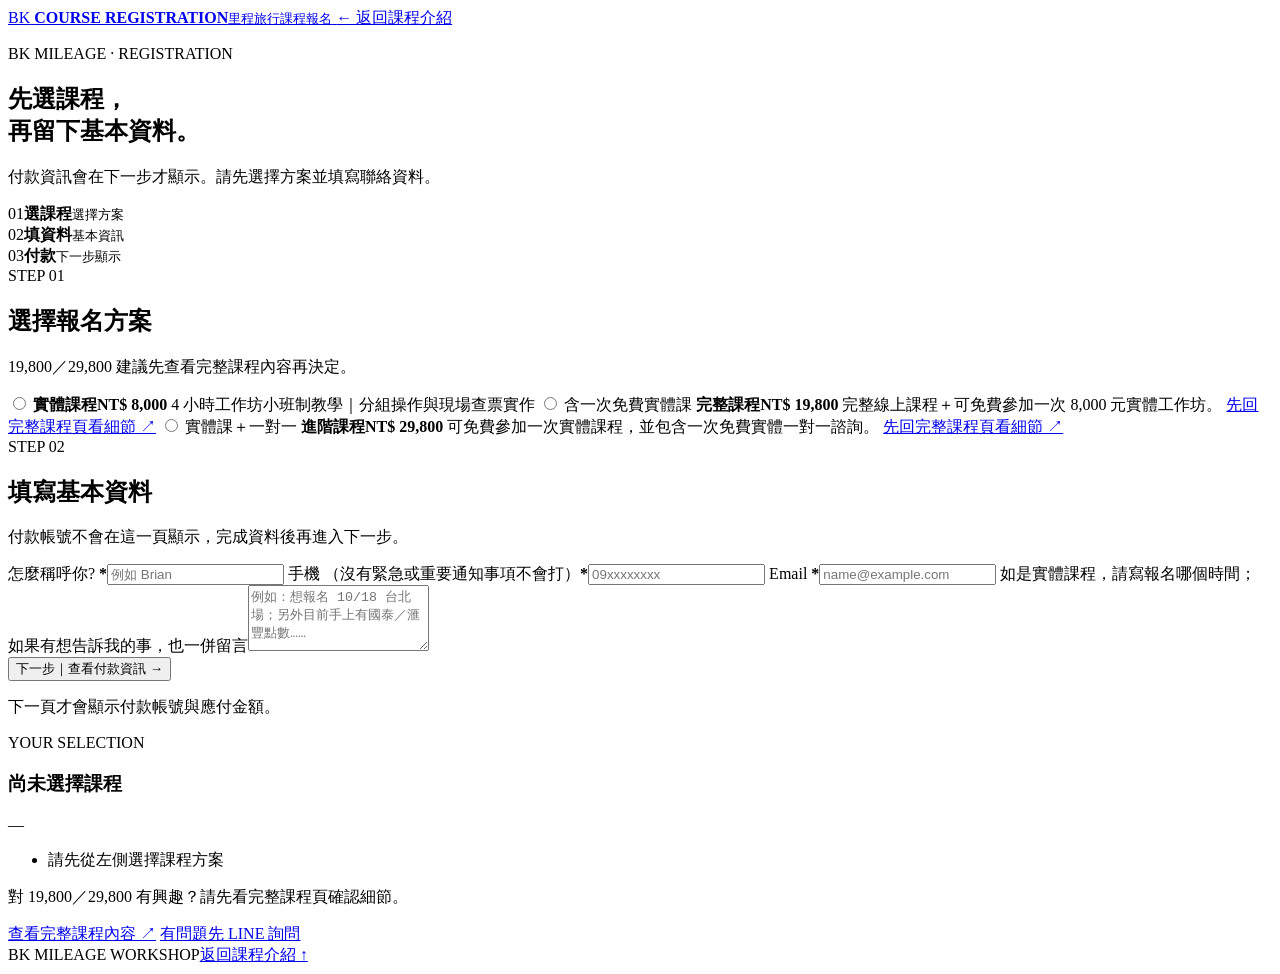
==== index.html @ a9c9a0fb "更新 index.html via EZPage" ====
<!doctype html>
<html lang="zh-Hant">
<head>
  <meta charset="utf-8">
  <meta name="viewport" content="width=device-width, initial-scale=1">
  <meta name="theme-color" content="#f7f0e6">
  <meta name="description" content="BK 里程旅行課程報名表｜選擇課程方案並填寫基本資料。">
  <title>BK 里程旅行課程｜報名</title>
  <link rel="preconnect" href="https://fonts.googleapis.com">
  <link rel="preconnect" href="https://fonts.gstatic.com" crossorigin>
  <link href="https://fonts.googleapis.com/css2?family=Cormorant+Garamond:ital,wght@0,600;1,600&family=Noto+Sans+TC:wght@400;500;600;700&display=swap" rel="stylesheet">
  <link rel="stylesheet" href="styles.css?v=4.5.0">
  <link rel="icon" href="assets/favicon.svg" type="image/svg+xml">
</head>
<body class="registration-page">
  <div class="page-noise" aria-hidden="true"></div>

  <header class="registration-header">
    <a class="brand" href="index.html" aria-label="返回課程介紹">
      <span class="brand-mark">BK</span>
      <span class="brand-copy"><b>COURSE REGISTRATION</b><small>里程旅行課程報名</small></span>
    </a>
    <a class="registration-back" href="index.html">← 返回課程介紹</a>
  </header>

  <main>
    <section class="registration-hero">
      <div class="container registration-hero-grid">
        <div>
          <p class="eyebrow dark">BK MILEAGE · REGISTRATION</p>
          <h1>先選課程，<br>再留下基本資料。</h1>
          <p>付款資訊會在下一步才顯示。請先選擇方案並填寫聯絡資料。</p>
        </div>
        <div class="registration-steps" aria-label="報名流程">
          <div class="is-active"><span>01</span><b>選課程</b><small>選擇方案</small></div>
          <div class="is-active"><span>02</span><b>填資料</b><small>基本資訊</small></div>
          <div><span>03</span><b>付款</b><small>下一步顯示</small></div>
        </div>
      </div>
    </section>

    <section class="registration-form-section">
      <div class="container registration-layout">
        <form class="course-registration-form" id="courseRegistrationForm" novalidate>
          <section class="form-block" aria-labelledby="plan-title">
            <div class="form-block-head">
              <span>STEP 01</span>
              <div><h2 id="plan-title">選擇報名方案</h2><p>19,800／29,800 建議先查看完整課程內容再決定。</p></div>
            </div>

            <div class="plan-options">
              <label class="plan-option">
                <input type="radio" name="course_plan" value="8000" required>
                <span class="plan-check" aria-hidden="true"></span>
                <span class="plan-content">
                  <span class="plan-topline"><b>實體課程</b><strong>NT$ 8,000</strong></span>
                  <span class="plan-description">4 小時工作坊小班制教學｜分組操作與現場查票實作</span>
                </span>
              </label>

              <label class="plan-option plan-option-featured">
                <input type="radio" name="course_plan" value="19800" required>
                <span class="plan-check" aria-hidden="true"></span>
                <span class="plan-content">
                  <span class="plan-badge">含一次免費實體課</span>
                  <span class="plan-topline"><b>完整課程</b><strong>NT$ 19,800</strong></span>
                  <span class="plan-description">完整線上課程＋可免費參加一次 8,000 元實體工作坊。</span>
                  <a class="plan-detail-link" href="http://fly.briankill.com/" target="_blank" rel="noopener">先回完整課程頁看細節 ↗</a>
                </span>
              </label>

              <label class="plan-option plan-option-premium">
                <input type="radio" name="course_plan" value="29800" required>
                <span class="plan-check" aria-hidden="true"></span>
                <span class="plan-content">
                  <span class="plan-badge">實體課＋一對一</span>
                  <span class="plan-topline"><b>進階課程</b><strong>NT$ 29,800</strong></span>
                  <span class="plan-description">可免費參加一次實體課程，並包含一次免費實體一對一諮詢。</span>
                  <a class="plan-detail-link" href="http://fly.briankill.com/" target="_blank" rel="noopener">先回完整課程頁看細節 ↗</a>
                </span>
              </label>
            </div>

            <div class="full-course-hint" id="fullCourseHint" hidden>
              <b>選擇完整／進階課程前，建議先確認課程內容。</b>
              <p>這兩個方案的內容比 8,000 元實體工作坊更完整，請先回 <a href="http://fly.briankill.com/" target="_blank" rel="noopener">fly.briankill.com ↗</a> 看詳細說明，再回來完成報名。</p>
            </div>
          </section>

          <section class="form-block" aria-labelledby="contact-title">
            <div class="form-block-head">
              <span>STEP 02</span>
              <div><h2 id="contact-title">填寫基本資料</h2><p>付款帳號不會在這一頁顯示，完成資料後再進入下一步。</p></div>
            </div>

            <div class="field-grid">
              <label class="field"><span>怎麼稱呼你? <b>*</b></span><input type="text" name="name" autocomplete="name" required placeholder="例如 Brian"></label>
              <label class="field"><span>手機 （沒有緊急或重要通知事項不會打）<b>*</b></span><input type="tel" name="phone" autocomplete="tel" required placeholder="09xxxxxxxx"></label>
              <label class="field field-full"><span>Email <b>*</b></span><input type="email" name="email" autocomplete="email" required placeholder="name@example.com"></label>
              <label class="field field-full"><span>如是實體課程，請寫報名哪個時間；如果有想告訴我的事，也一併留言</span><textarea name="note" rows="4" placeholder="例如：想報名 10/18 台北場；另外目前手上有國泰／滙豐點數……"></textarea></label>
            </div>
          </section>

          <section class="form-block form-confirmation-block">
            <button class="registration-submit" type="submit">下一步｜查看付款資訊 <span>→</span></button>
            <p class="submit-note">下一頁才會顯示付款帳號與應付金額。</p>
          </section>
        </form>

        <aside class="registration-sidebar">
          <div class="sidebar-card sticky-card">
            <span class="sidebar-eyebrow">YOUR SELECTION</span>
            <h3 id="summaryPlan">尚未選擇課程</h3>
            <div class="sidebar-price" id="summaryPrice">—</div>
            <ul id="summaryBenefits"><li>請先從左側選擇課程方案</li></ul>
            <div class="sidebar-divider"></div>
            <p>對 19,800／29,800 有興趣？請先看完整課程頁確認細節。</p>
            <a class="sidebar-link" href="http://fly.briankill.com/" target="_blank" rel="noopener">查看完整課程內容 ↗</a>
            <a class="sidebar-line" href="https://lin.ee/PJLL2Zo" target="_blank" rel="noopener">有問題先 LINE 詢問</a>
          </div>
        </aside>
      </div>
    </section>
  </main>

  <footer class="registration-footer"><div class="container"><span>BK MILEAGE WORKSHOP</span><a href="index.html">返回課程介紹 ↑</a></div></footer>
  <script src="registration.js?v=2.0.0"></script>
</body>
</html>
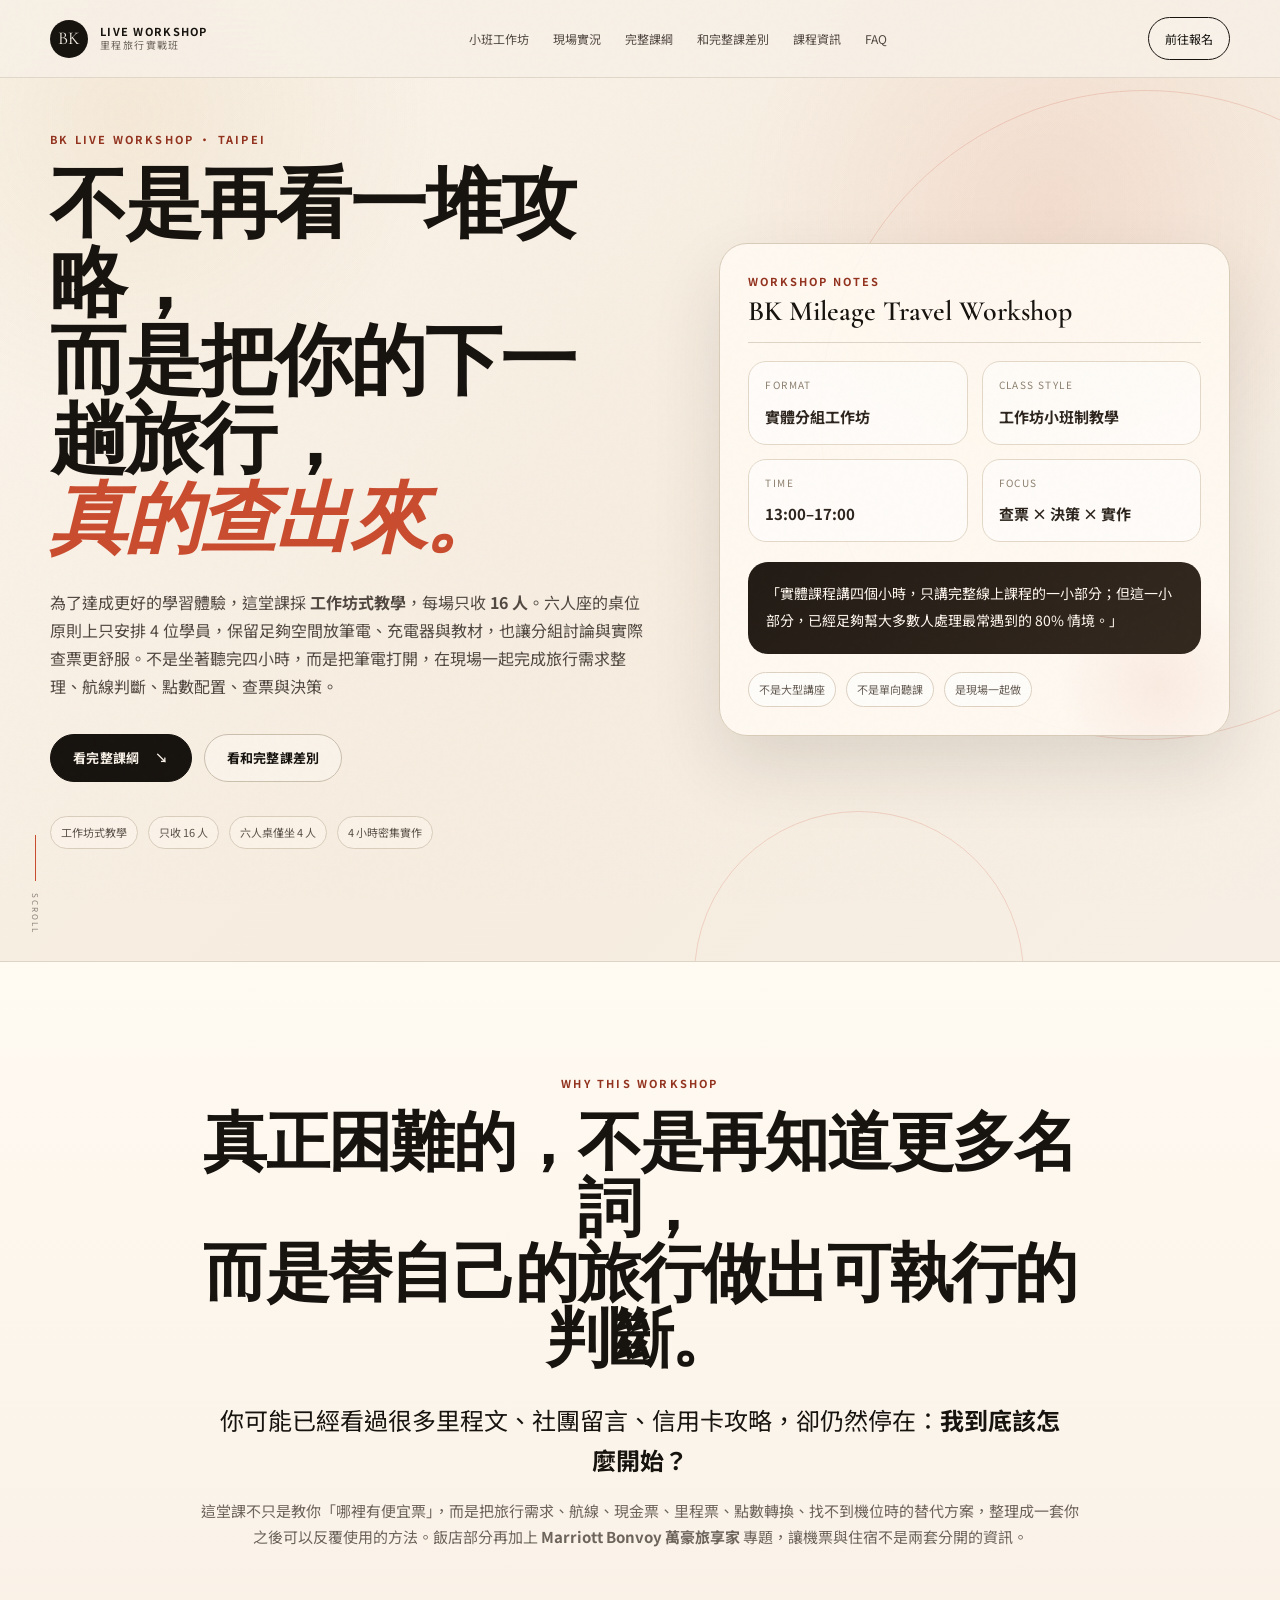
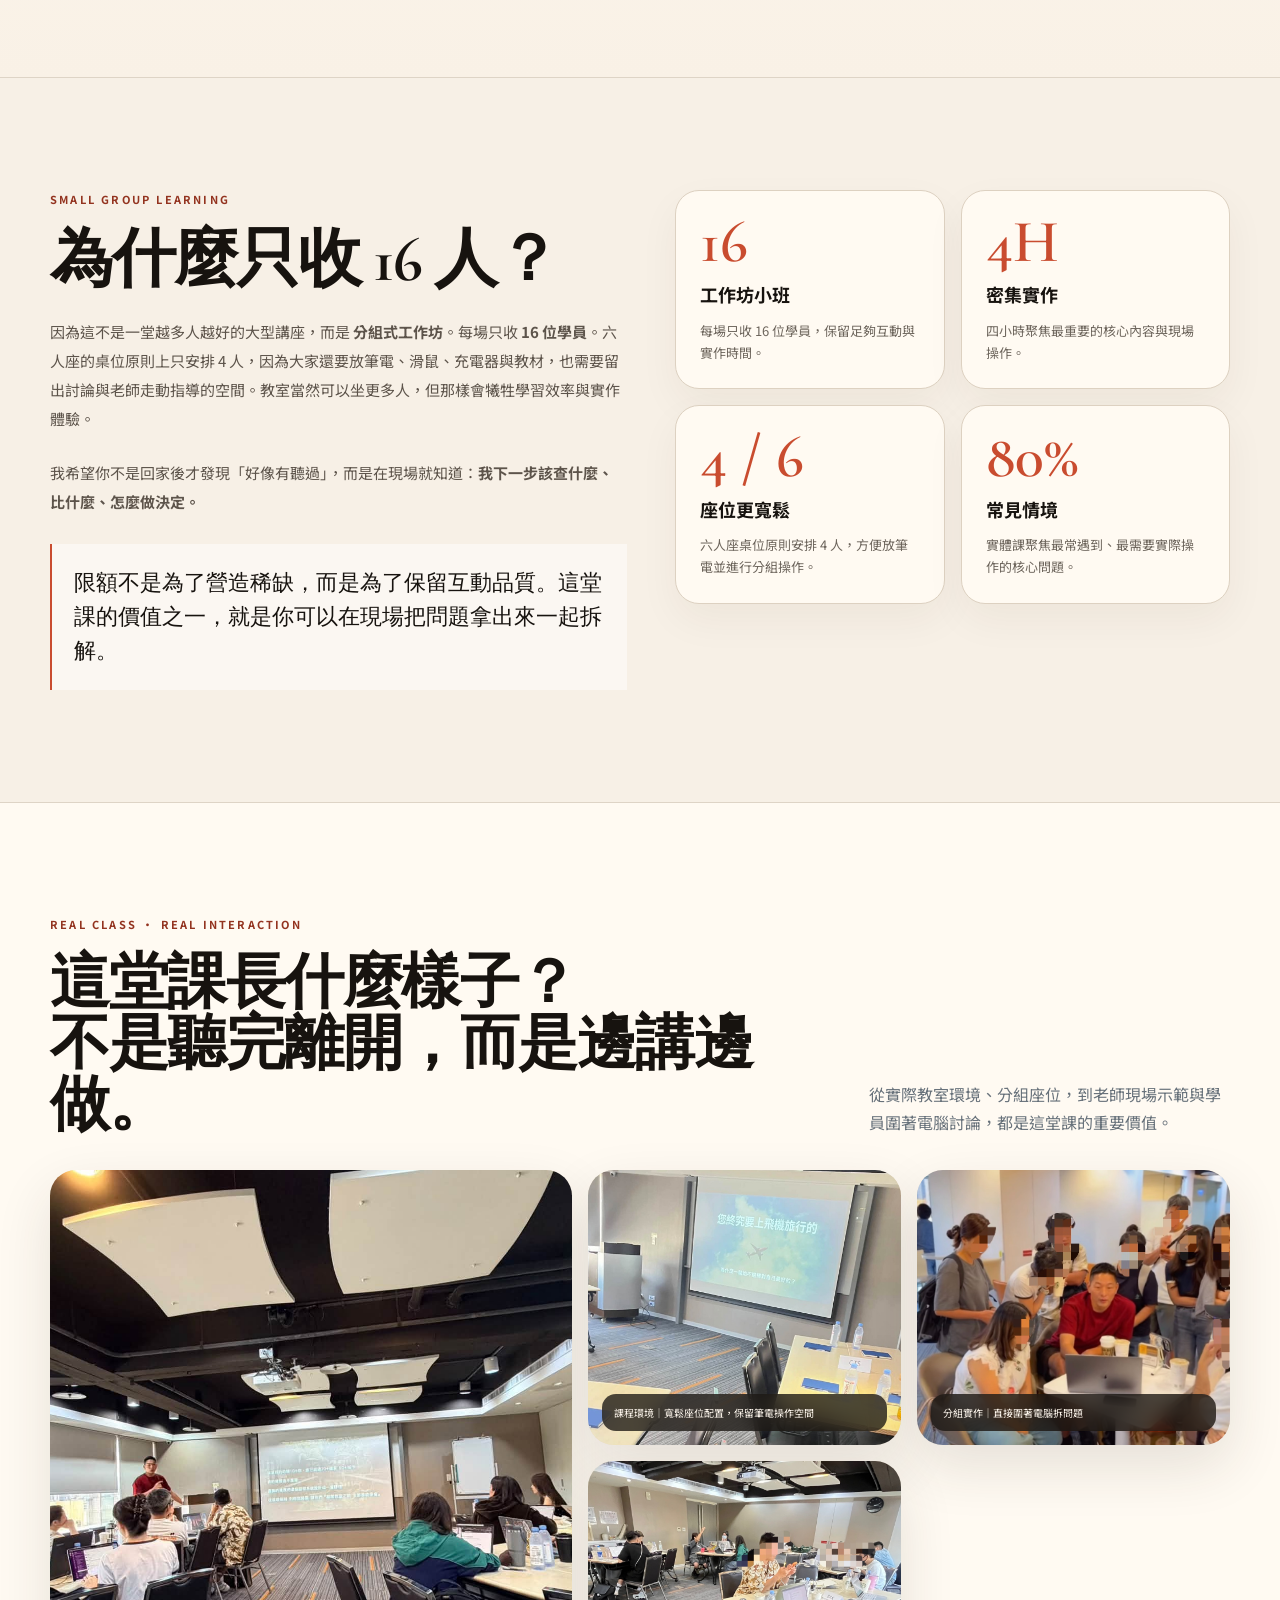
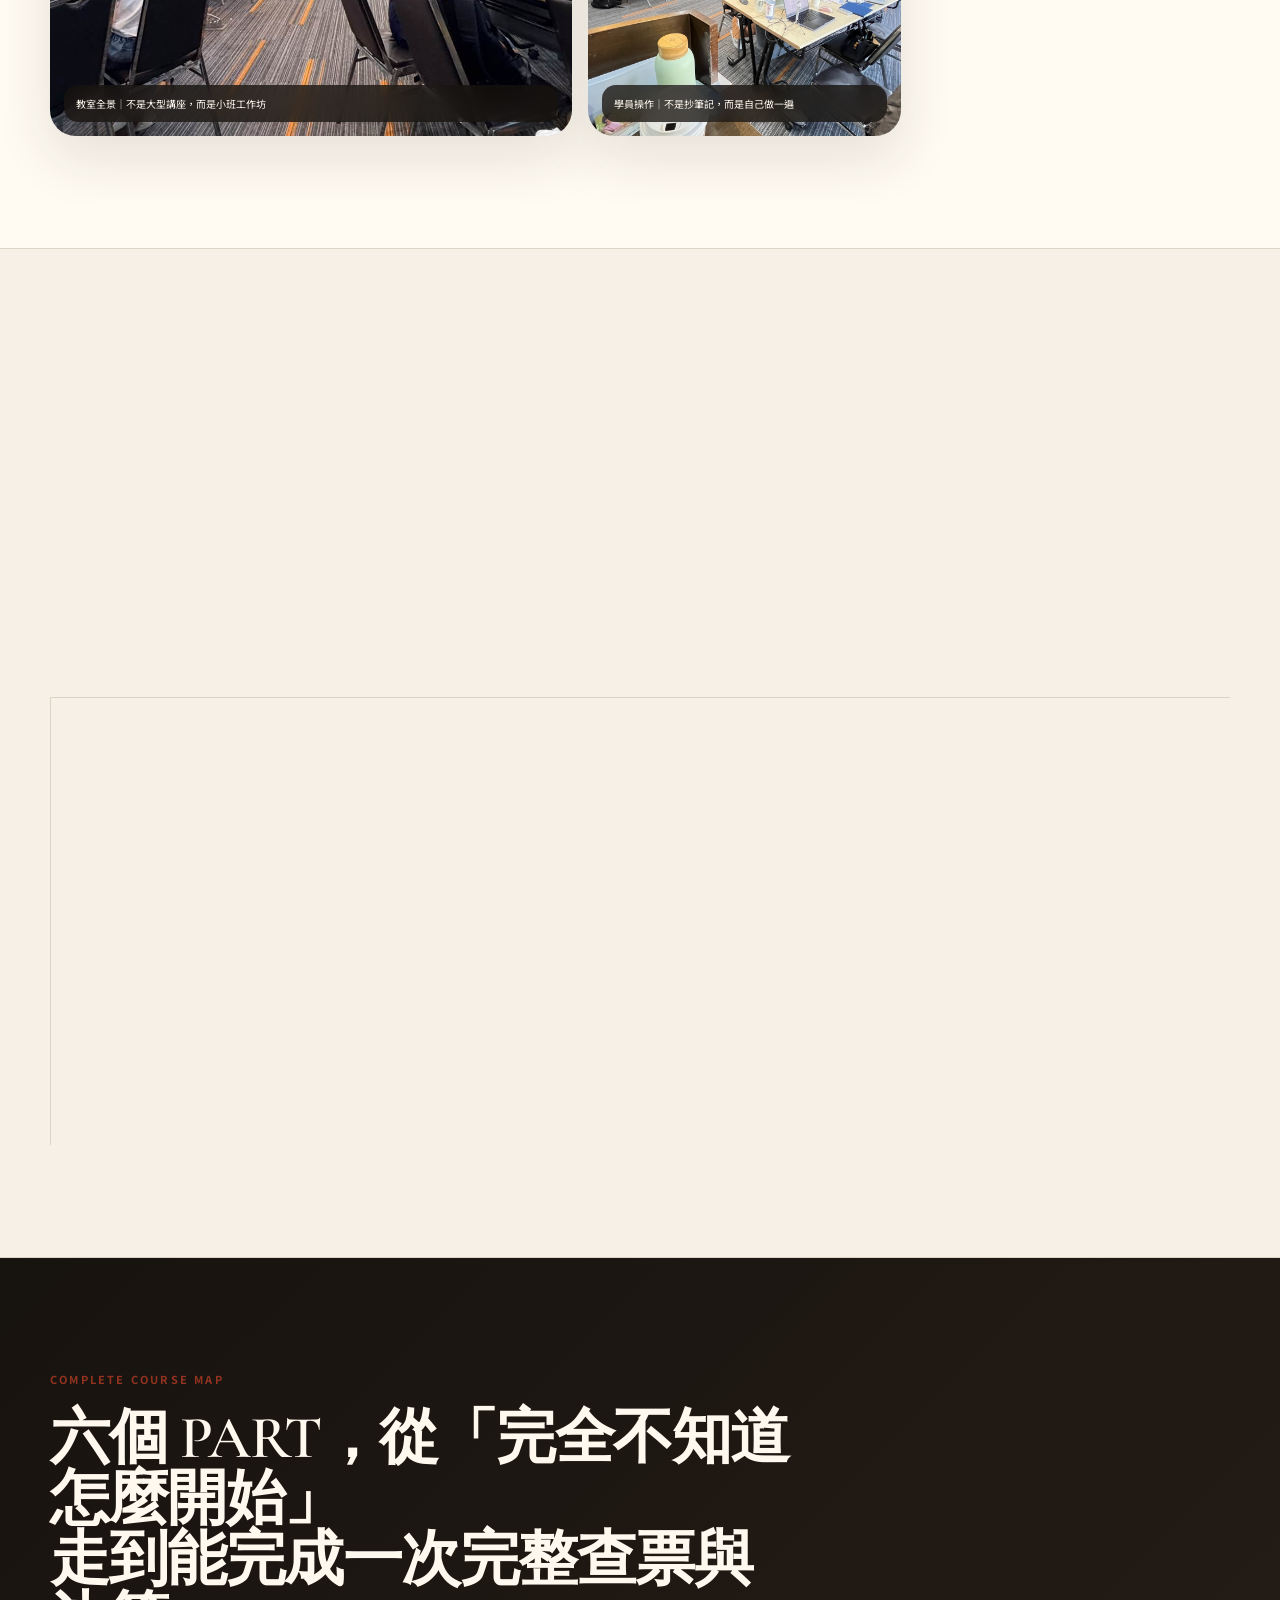
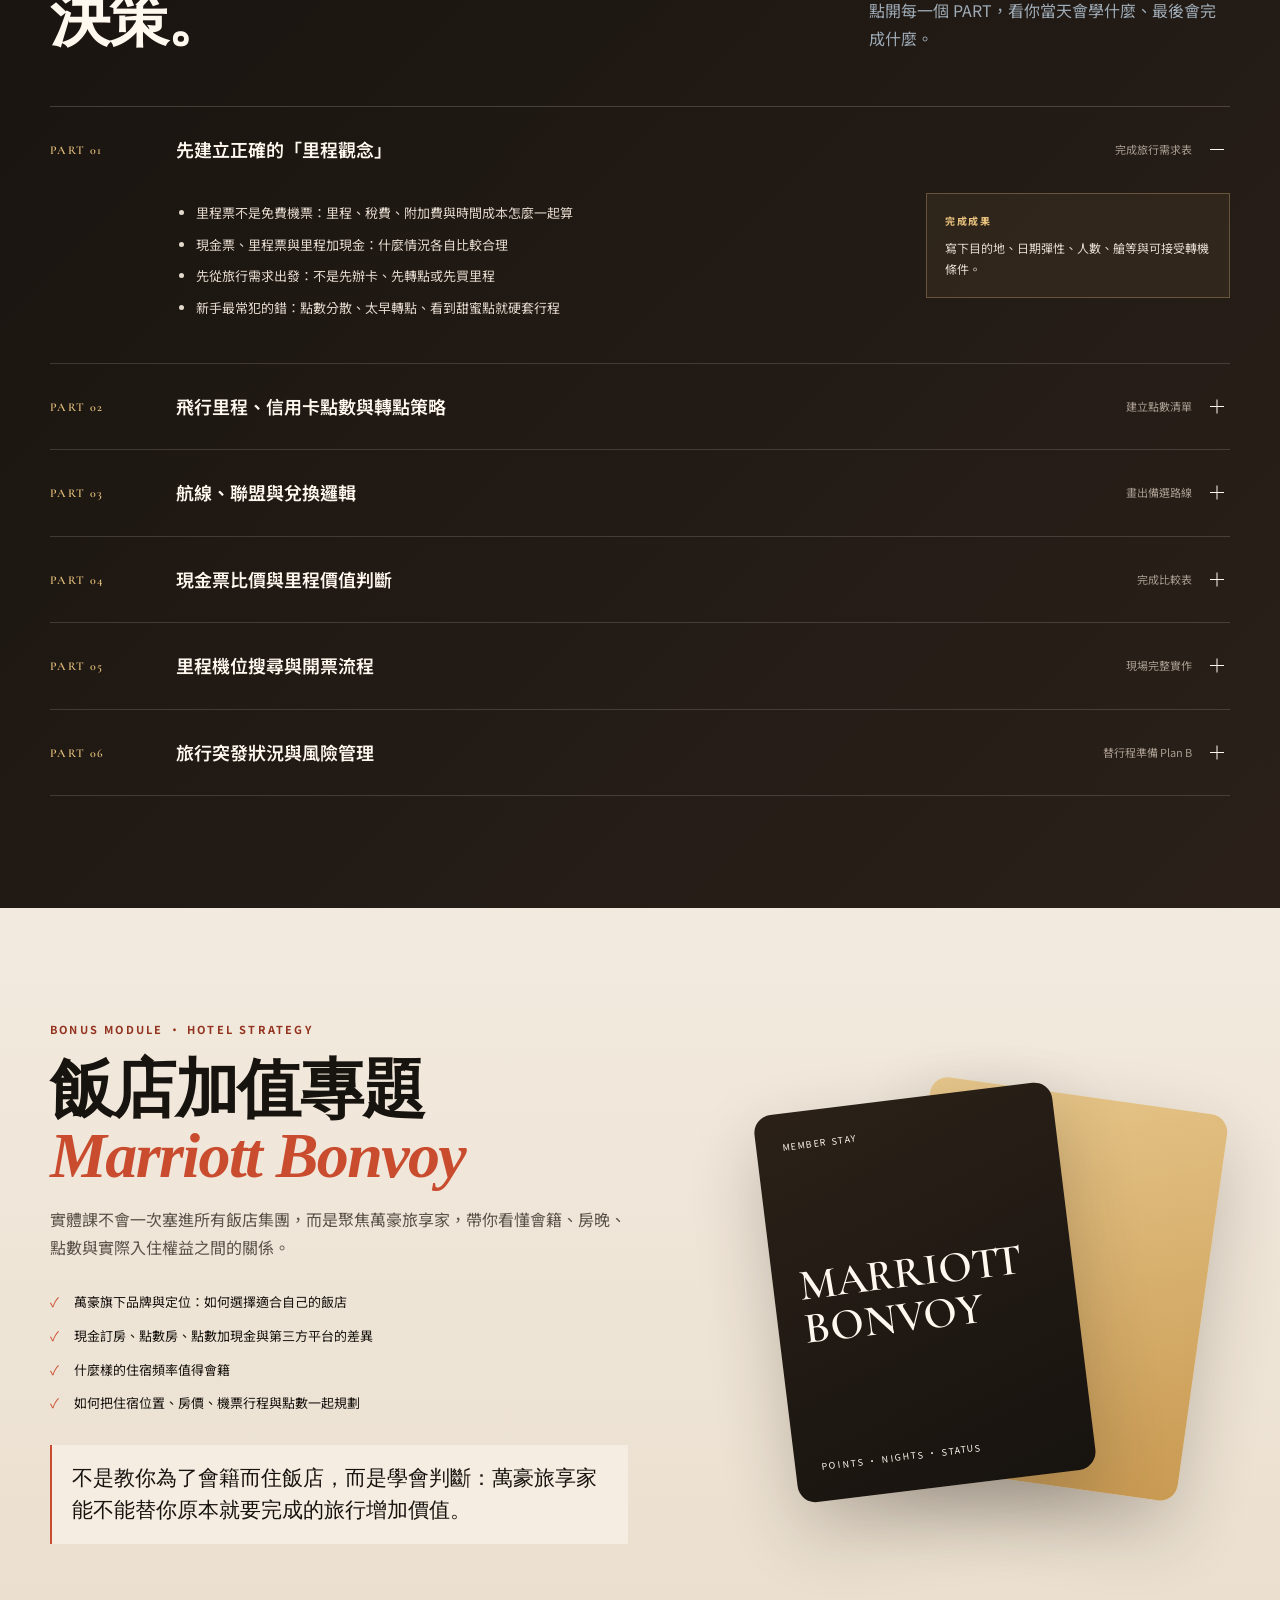
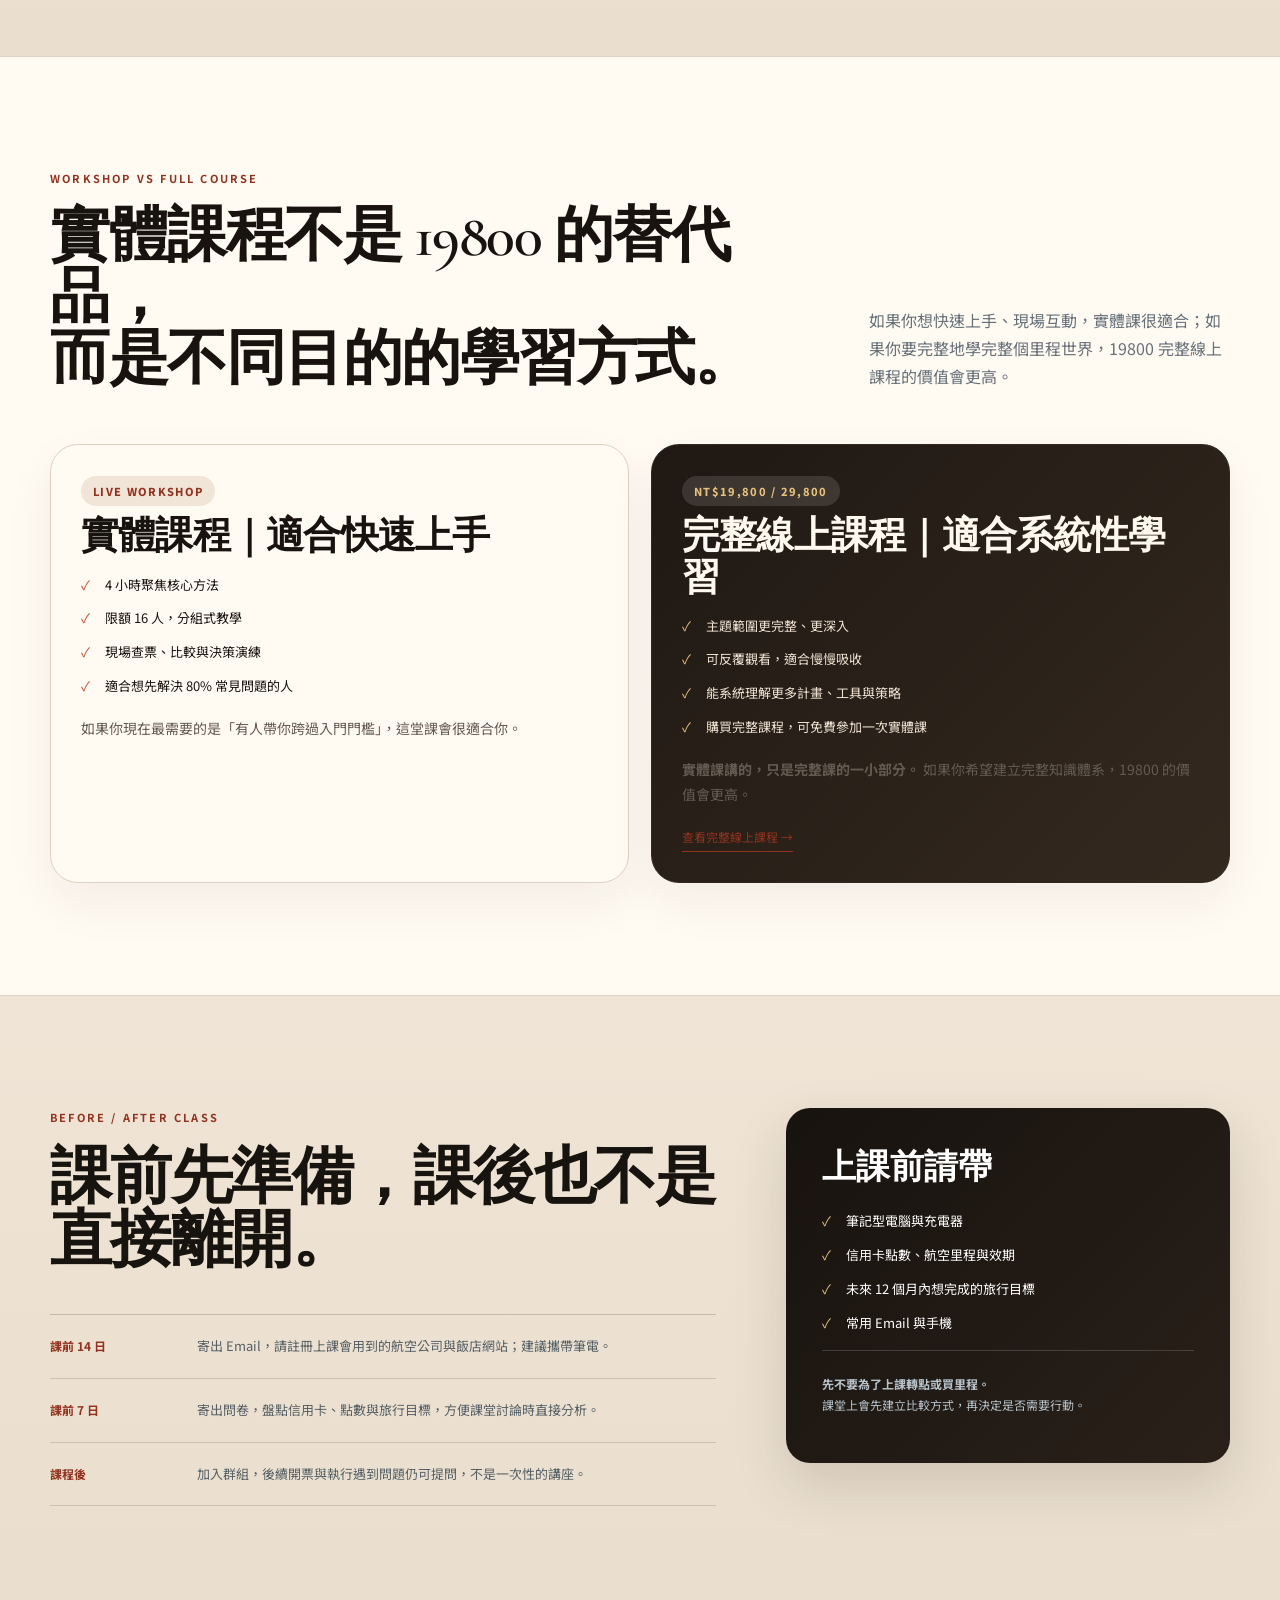
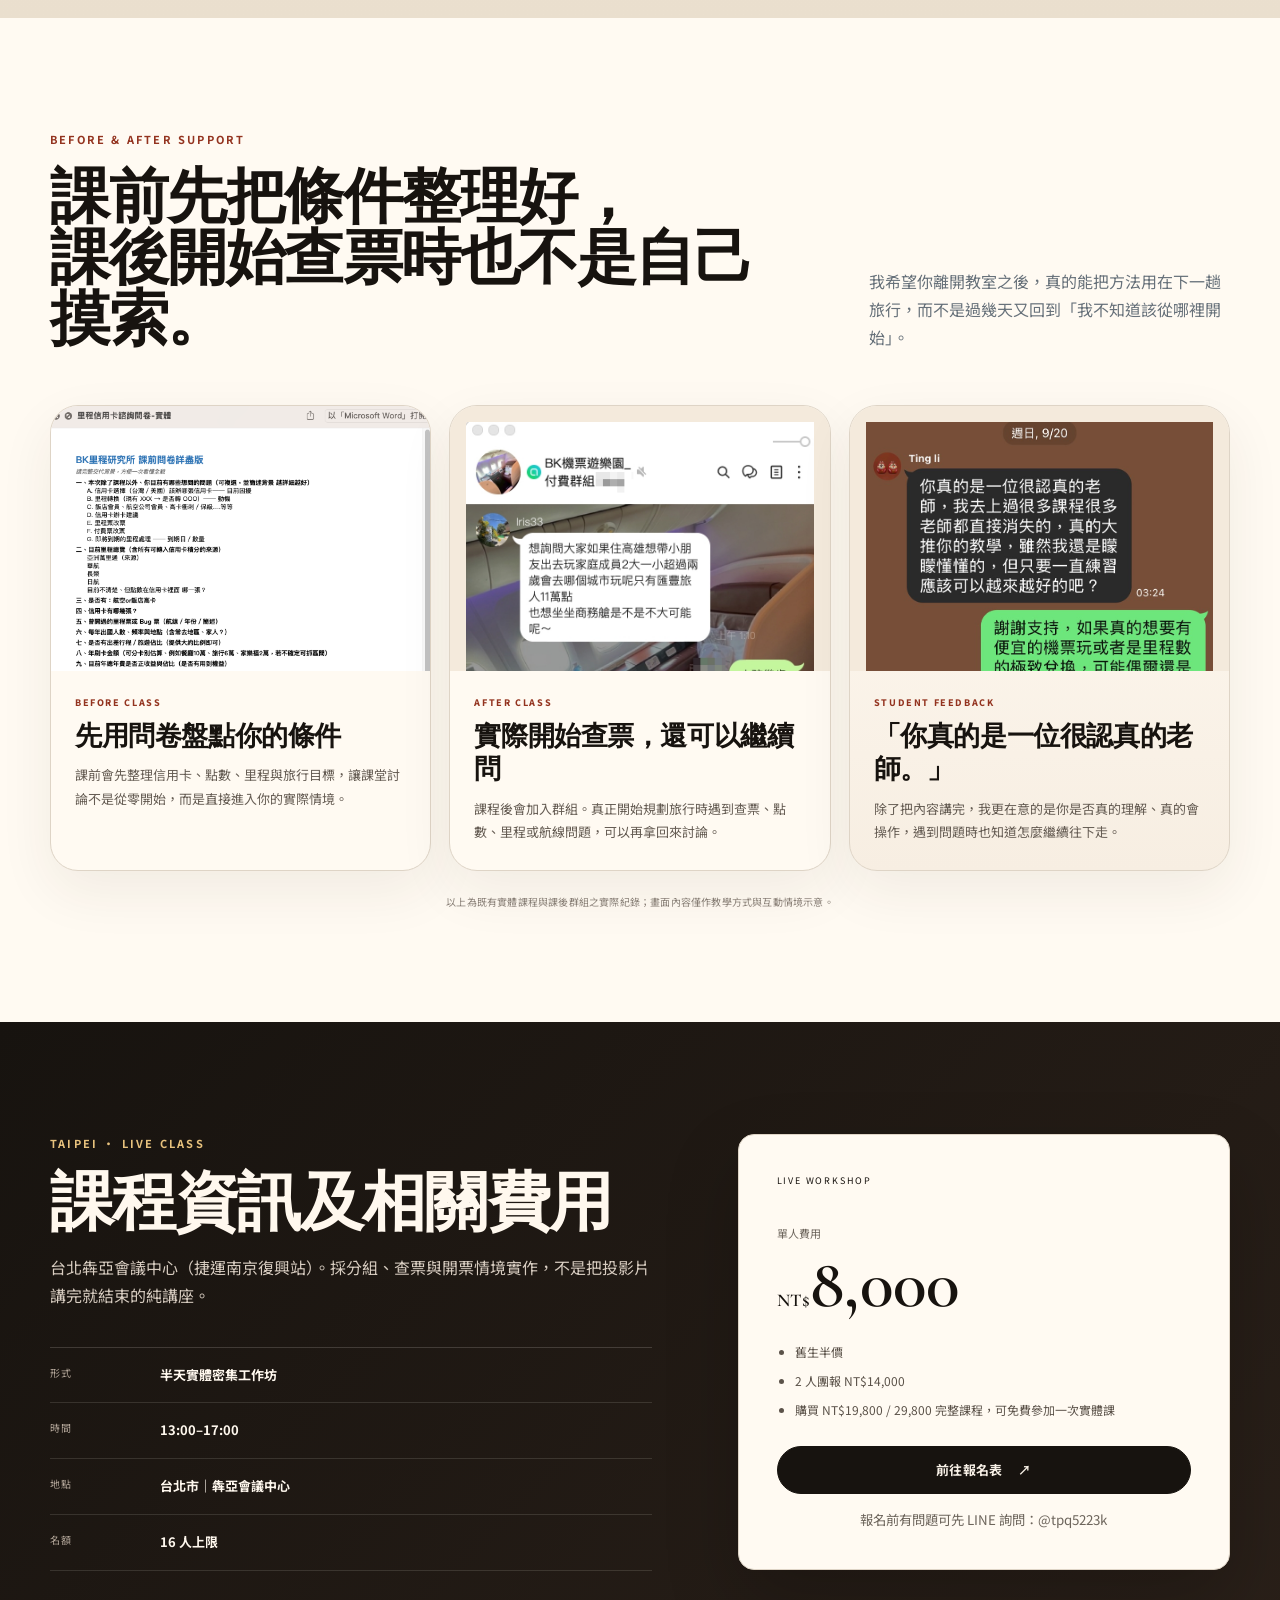
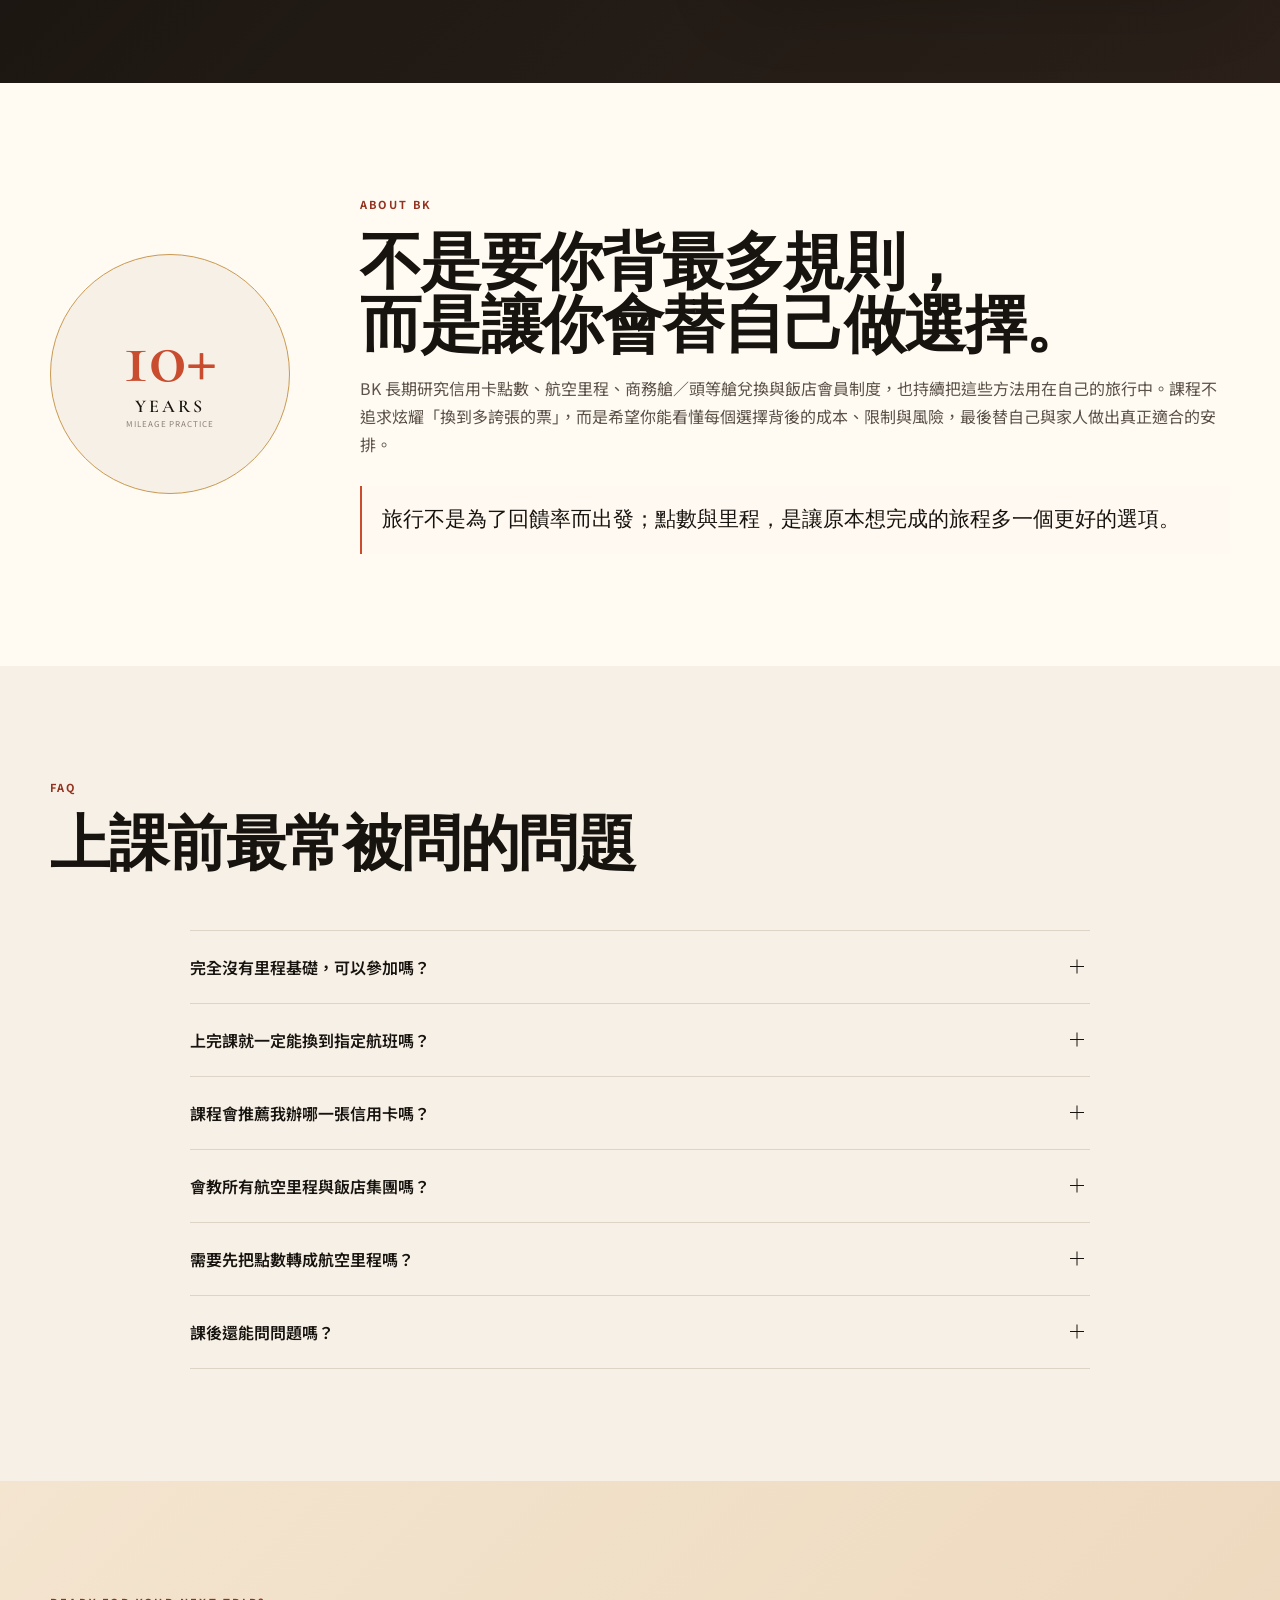
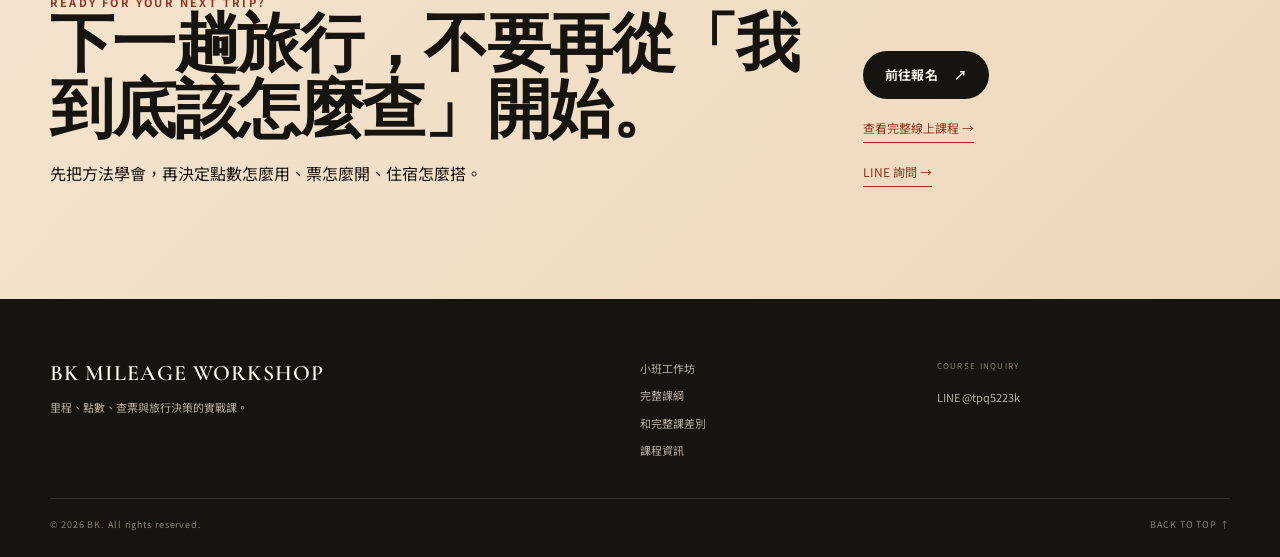
==== commit 2c74c742: "Add files via upload" ====
--- a/index.html
+++ b/index.html
@@ -3,127 +3,327 @@
 <head>
   <meta charset="utf-8">
   <meta name="viewport" content="width=device-width, initial-scale=1">
-  <meta name="theme-color" content="#f7f0e6">
-  <meta name="description" content="BK 里程旅行課程報名表｜選擇課程方案並填寫基本資料。">
-  <title>BK 里程旅行課程｜報名</title>
+  <meta name="theme-color" content="#1f1813">
+  <meta name="description" content="BK 里程旅行實戰班｜限額 16 人的分組式實體工作坊，把里程、點數、查票與開票整理成能真正執行的旅行方法。">
+  <meta property="og:title" content="BK 里程旅行實戰班｜實體課程課綱">
+  <meta property="og:description" content="限額 16 人分組教學：航線、聯盟、點數、里程查票、開票流程與 Marriott Bonvoy 加值專題。">
+  <meta property="og:type" content="website">
+  <title>BK 里程旅行實戰班｜實體課程課綱</title>
   <link rel="preconnect" href="https://fonts.googleapis.com">
   <link rel="preconnect" href="https://fonts.gstatic.com" crossorigin>
   <link href="https://fonts.googleapis.com/css2?family=Cormorant+Garamond:ital,wght@0,600;1,600&family=Noto+Sans+TC:wght@400;500;600;700&display=swap" rel="stylesheet">
-  <link rel="stylesheet" href="styles.css?v=4.5.0">
+  <link rel="stylesheet" href="styles.css?v=4.2.0">
   <link rel="icon" href="assets/favicon.svg" type="image/svg+xml">
 </head>
-<body class="registration-page">
+<body>
   <div class="page-noise" aria-hidden="true"></div>
 
-  <header class="registration-header">
-    <a class="brand" href="index.html" aria-label="返回課程介紹">
+  <header class="site-header site-header-warm" id="top">
+    <a class="brand" href="#top" aria-label="回到頁首">
       <span class="brand-mark">BK</span>
-      <span class="brand-copy"><b>COURSE REGISTRATION</b><small>里程旅行課程報名</small></span>
+      <span class="brand-copy"><b>LIVE WORKSHOP</b><small>里程旅行實戰班</small></span>
     </a>
-    <a class="registration-back" href="index.html">← 返回課程介紹</a>
+    <button class="menu-toggle" type="button" aria-label="開啟選單" aria-expanded="false"><span></span><span></span></button>
+    <nav class="site-nav" aria-label="主要選單">
+      <a href="#small-group">小班工作坊</a>
+      <a href="#class-scene">現場實況</a>
+      <a href="#curriculum">完整課綱</a>
+      <a href="#compare">和完整課差別</a>
+      <a href="#pricing">課程資訊</a>
+      <a href="#faq">FAQ</a>
+    </nav>
+    <a class="header-cta" href="registration.html">前往報名</a>
   </header>
 
   <main>
-    <section class="registration-hero">
-      <div class="container registration-hero-grid">
-        <div>
-          <p class="eyebrow dark">BK MILEAGE · REGISTRATION</p>
-          <h1>先選課程，<br>再留下基本資料。</h1>
-          <p>付款資訊會在下一步才顯示。請先選擇方案並填寫聯絡資料。</p>
-        </div>
-        <div class="registration-steps" aria-label="報名流程">
-          <div class="is-active"><span>01</span><b>選課程</b><small>選擇方案</small></div>
-          <div class="is-active"><span>02</span><b>填資料</b><small>基本資訊</small></div>
-          <div><span>03</span><b>付款</b><small>下一步顯示</small></div>
-        </div>
-      </div>
-    </section>
-
-    <section class="registration-form-section">
-      <div class="container registration-layout">
-        <form class="course-registration-form" id="courseRegistrationForm" novalidate>
-          <section class="form-block" aria-labelledby="plan-title">
-            <div class="form-block-head">
-              <span>STEP 01</span>
-              <div><h2 id="plan-title">選擇報名方案</h2><p>19,800／29,800 建議先查看完整課程內容再決定。</p></div>
-            </div>
-
-            <div class="plan-options">
-              <label class="plan-option">
-                <input type="radio" name="course_plan" value="8000" required>
-                <span class="plan-check" aria-hidden="true"></span>
-                <span class="plan-content">
-                  <span class="plan-topline"><b>實體課程</b><strong>NT$ 8,000</strong></span>
-                  <span class="plan-description">4 小時工作坊小班制教學｜分組操作與現場查票實作</span>
-                </span>
-              </label>
-
-              <label class="plan-option plan-option-featured">
-                <input type="radio" name="course_plan" value="19800" required>
-                <span class="plan-check" aria-hidden="true"></span>
-                <span class="plan-content">
-                  <span class="plan-badge">含一次免費實體課</span>
-                  <span class="plan-topline"><b>完整課程</b><strong>NT$ 19,800</strong></span>
-                  <span class="plan-description">完整線上課程＋可免費參加一次 8,000 元實體工作坊。</span>
-                  <a class="plan-detail-link" href="http://fly.briankill.com/" target="_blank" rel="noopener">先回完整課程頁看細節 ↗</a>
-                </span>
-              </label>
-
-              <label class="plan-option plan-option-premium">
-                <input type="radio" name="course_plan" value="29800" required>
-                <span class="plan-check" aria-hidden="true"></span>
-                <span class="plan-content">
-                  <span class="plan-badge">實體課＋一對一</span>
-                  <span class="plan-topline"><b>進階課程</b><strong>NT$ 29,800</strong></span>
-                  <span class="plan-description">可免費參加一次實體課程，並包含一次免費實體一對一諮詢。</span>
-                  <a class="plan-detail-link" href="http://fly.briankill.com/" target="_blank" rel="noopener">先回完整課程頁看細節 ↗</a>
-                </span>
-              </label>
-            </div>
-
-            <div class="full-course-hint" id="fullCourseHint" hidden>
-              <b>選擇完整／進階課程前，建議先確認課程內容。</b>
-              <p>這兩個方案的內容比 8,000 元實體工作坊更完整，請先回 <a href="http://fly.briankill.com/" target="_blank" rel="noopener">fly.briankill.com ↗</a> 看詳細說明，再回來完成報名。</p>
-            </div>
-          </section>
-
-          <section class="form-block" aria-labelledby="contact-title">
-            <div class="form-block-head">
-              <span>STEP 02</span>
-              <div><h2 id="contact-title">填寫基本資料</h2><p>付款帳號不會在這一頁顯示，完成資料後再進入下一步。</p></div>
-            </div>
-
-            <div class="field-grid">
-              <label class="field"><span>怎麼稱呼你? <b>*</b></span><input type="text" name="name" autocomplete="name" required placeholder="例如 Brian"></label>
-              <label class="field"><span>手機 （沒有緊急或重要通知事項不會打）<b>*</b></span><input type="tel" name="phone" autocomplete="tel" required placeholder="09xxxxxxxx"></label>
-              <label class="field field-full"><span>Email <b>*</b></span><input type="email" name="email" autocomplete="email" required placeholder="name@example.com"></label>
-              <label class="field field-full"><span>如是實體課程，請寫報名哪個時間；如果有想告訴我的事，也一併留言</span><textarea name="note" rows="4" placeholder="例如：想報名 10/18 台北場；另外目前手上有國泰／滙豐點數……"></textarea></label>
-            </div>
-          </section>
-
-          <section class="form-block form-confirmation-block">
-            <button class="registration-submit" type="submit">下一步｜查看付款資訊 <span>→</span></button>
-            <p class="submit-note">下一頁才會顯示付款帳號與應付金額。</p>
-          </section>
-        </form>
-
-        <aside class="registration-sidebar">
-          <div class="sidebar-card sticky-card">
-            <span class="sidebar-eyebrow">YOUR SELECTION</span>
-            <h3 id="summaryPlan">尚未選擇課程</h3>
-            <div class="sidebar-price" id="summaryPrice">—</div>
-            <ul id="summaryBenefits"><li>請先從左側選擇課程方案</li></ul>
-            <div class="sidebar-divider"></div>
-            <p>對 19,800／29,800 有興趣？請先看完整課程頁確認細節。</p>
-            <a class="sidebar-link" href="http://fly.briankill.com/" target="_blank" rel="noopener">查看完整課程內容 ↗</a>
-            <a class="sidebar-line" href="https://lin.ee/PJLL2Zo" target="_blank" rel="noopener">有問題先 LINE 詢問</a>
-          </div>
+    <section class="hero hero-v4">
+      <div class="hero-orbit orbit-one" aria-hidden="true"></div>
+      <div class="hero-orbit orbit-two" aria-hidden="true"></div>
+      <div class="container hero-grid hero-grid-v4">
+        <div class="hero-copy reveal">
+          <p class="eyebrow">BK LIVE WORKSHOP · TAIPEI</p>
+          <h1>不是再看一堆攻略，<br>而是把你的下一趟旅行，<br><em>真的查出來。</em></h1>
+          <p class="hero-lead">為了達成更好的學習體驗，這堂課採 <strong>工作坊式教學</strong>，每場只收 <strong>16 人</strong>。六人座的桌位原則上只安排 4 位學員，保留足夠空間放筆電、充電器與教材，也讓分組討論與實際查票更舒服。不是坐著聽完四小時，而是把筆電打開，在現場一起完成旅行需求整理、航線判斷、點數配置、查票與決策。</p>
+          <div class="hero-actions">
+            <a class="btn btn-primary" href="#curriculum">看完整課綱 <span>↘</span></a>
+            <a class="btn btn-ghost" href="#compare">看和完整課差別</a>
+          </div>
+          <div class="hero-tags" aria-label="課程特色">
+            <span>工作坊式教學</span><span>只收 16 人</span><span>六人桌僅坐 4 人</span><span>4 小時密集實作</span>
+          </div>
+        </div>
+
+        <div class="workshop-note reveal delay-1" aria-label="課程資訊卡">
+          <div class="note-head">
+            <span>WORKSHOP NOTES</span><b>BK Mileage Travel Workshop</b>
+          </div>
+          <div class="note-grid">
+            <div><small>FORMAT</small><strong>實體分組工作坊</strong></div>
+            <div><small>CLASS STYLE</small><strong>工作坊小班制教學</strong></div>
+            <div><small>TIME</small><strong>13:00–17:00</strong></div>
+            <div><small>FOCUS</small><strong>查票 × 決策 × 實作</strong></div>
+          </div>
+          <div class="note-quote">
+            <p>「實體課程講四個小時，只講完整線上課程的一小部分；但這一小部分，已經足夠幫大多數人處理最常遇到的 80% 情境。」</p>
+          </div>
+          <div class="note-foot">
+            <span>不是大型講座</span>
+            <span>不是單向聽課</span>
+            <span>是現場一起做</span>
+          </div>
+        </div>
+      </div>
+      <div class="scroll-cue" aria-hidden="true"><span></span>SCROLL</div>
+    </section>
+
+    <section class="intro section-light editorial-intro">
+      <div class="container narrow reveal">
+        <p class="eyebrow dark">WHY THIS WORKSHOP</p>
+        <h2>真正困難的，不是再知道更多名詞，<br>而是替自己的旅行做出可執行的判斷。</h2>
+        <p class="large-copy">你可能已經看過很多里程文、社團留言、信用卡攻略，卻仍然停在：<strong>我到底該怎麼開始？</strong></p>
+        <p>這堂課不只是教你「哪裡有便宜票」，而是把旅行需求、航線、現金票、里程票、點數轉換、找不到機位時的替代方案，整理成一套你之後可以反覆使用的方法。飯店部分再加上 <strong>Marriott Bonvoy 萬豪旅享家</strong> 專題，讓機票與住宿不是兩套分開的資訊。</p>
+      </div>
+    </section>
+
+    <section class="small-group section-cream" id="small-group">
+      <div class="container small-group-grid">
+        <div class="small-group-copy reveal">
+          <p class="eyebrow dark">SMALL GROUP LEARNING</p>
+          <h2>為什麼只收 16 人？</h2>
+          <p>因為這不是一堂越多人越好的大型講座，而是 <strong>分組式工作坊</strong>。每場只收 <strong>16 位學員</strong>。六人座的桌位原則上只安排 4 人，因為大家還要放筆電、滑鼠、充電器與教材，也需要留出討論與老師走動指導的空間。教室當然可以坐更多人，但那樣會犧牲學習效率與實作體驗。</p>
+          <p>我希望你不是回家後才發現「好像有聽過」，而是在現場就知道：<strong>我下一步該查什麼、比什麼、怎麼做決定。</strong></p>
+          <blockquote>限額不是為了營造稀缺，而是為了保留互動品質。這堂課的價值之一，就是你可以在現場把問題拿出來一起拆解。</blockquote>
+        </div>
+        <div class="small-group-stats reveal delay-1">
+          <div class="stat-card"><span>16</span><b>工作坊小班</b><p>每場只收 16 位學員，保留足夠互動與實作時間。</p></div>
+          <div class="stat-card"><span>4H</span><b>密集實作</b><p>四小時聚焦最重要的核心內容與現場操作。</p></div>
+          <div class="stat-card"><span>4 / 6</span><b>座位更寬鬆</b><p>六人座桌位原則安排 4 人，方便放筆電並進行分組操作。</p></div>
+          <div class="stat-card"><span>80%</span><b>常見情境</b><p>實體課聚焦最常遇到、最需要實際操作的核心問題。</p></div>
+        </div>
+      </div>
+    </section>
+
+    <section class="class-scene section-paper" id="class-scene">
+      <div class="container">
+        <div class="section-heading reveal section-heading-tight">
+          <div>
+            <p class="eyebrow dark">REAL CLASS · REAL INTERACTION</p>
+            <h2>這堂課長什麼樣子？<br>不是聽完離開，而是邊講邊做。</h2>
+          </div>
+          <p>從實際教室環境、分組座位，到老師現場示範與學員圍著電腦討論，都是這堂課的重要價值。</p>
+        </div>
+
+        <div class="scene-gallery-v4 reveal delay-1">
+          <figure class="scene-shot shot-wide"><img src="assets/workshop-01.jpg" alt="BK 里程旅行實體課程教室全景與上課現場"><figcaption>教室全景｜不是大型講座，而是小班工作坊</figcaption></figure>
+          <figure class="scene-shot"><img src="assets/workshop-02.jpg" alt="BK 里程旅行實體課程教室座位與投影畫面"><figcaption>課程環境｜寬鬆座位配置，保留筆電操作空間</figcaption></figure>
+          <figure class="scene-shot"><img src="assets/workshop-03.jpg" alt="BK 里程旅行實體課程老師與學員圍桌討論"><figcaption>分組實作｜直接圍著電腦拆問題</figcaption></figure>
+          <figure class="scene-shot"><img src="assets/workshop-04.jpg" alt="BK 里程旅行實體課程學員分組討論與操作"><figcaption>學員操作｜不是抄筆記，而是自己做一遍</figcaption></figure>
+        </div>
+      </div>
+    </section>
+
+    <section class="outcomes section-cream" id="outcomes">
+      <div class="container">
+        <div class="section-heading reveal">
+          <div><p class="eyebrow dark">WHAT YOU TAKE AWAY</p><h2>這堂課，你不是只「聽懂」，<br>而是會帶走能直接使用的成果。</h2></div>
+          <p>每一個 PART 都對應一個實際輸出，最後拼成你自己的里程旅行工作流。</p>
+        </div>
+
+        <div class="outcome-grid">
+          <article class="outcome-card reveal"><span class="card-no">01</span><h3>看懂真正成本</h3><p>分清現金票、里程票、稅費與時間成本，不再只看表面點數。</p></article>
+          <article class="outcome-card reveal delay-1"><span class="card-no">02</span><h3>整理手上點數</h3><p>知道信用卡點數能轉去哪裡，以及為什麼通常要先查票、再轉點。</p></article>
+          <article class="outcome-card reveal delay-2"><span class="card-no">03</span><h3>建立航線思維</h3><p>用聯盟、Hub、替代機場與轉機點，找出不只一條可行路線。</p></article>
+          <article class="outcome-card reveal"><span class="card-no">04</span><h3>完成里程查票</h3><p>實際操作單段、拆段、彈性日期與多人查票方法，找到可兌換機位。</p></article>
+          <article class="outcome-card reveal delay-1"><span class="card-no">05</span><h3>做出兌換判斷</h3><p>完成現金票 vs. 里程票比較，知道哪一種選擇更適合你的旅程。</p></article>
+          <article class="outcome-card reveal delay-2"><span class="card-no">06</span><h3>準備 Plan B</h3><p>理解分段票、聯程票、退改與航班異常，替自己的行程準備備案。</p></article>
+        </div>
+      </div>
+    </section>
+
+    <section class="curriculum section-dark" id="curriculum">
+      <div class="container">
+        <div class="section-heading light reveal">
+          <div><p class="eyebrow">COMPLETE COURSE MAP</p><h2>六個 PART，從「完全不知道怎麼開始」<br>走到能完成一次完整查票與決策。</h2></div>
+          <p>點開每一個 PART，看你當天會學什麼、最後會完成什麼。</p>
+        </div>
+
+        <div class="curriculum-list">
+          <details class="module reveal" open>
+            <summary><span class="module-num">PART 01</span><span class="module-title">先建立正確的「里程觀念」</span><span class="module-result">完成旅行需求表</span><i></i></summary>
+            <div class="module-body"><ul><li>里程票不是免費機票：里程、稅費、附加費與時間成本怎麼一起算</li><li>現金票、里程票與里程加現金：什麼情況各自比較合理</li><li>先從旅行需求出發：不是先辦卡、先轉點或先買里程</li><li>新手最常犯的錯：點數分散、太早轉點、看到甜蜜點就硬套行程</li></ul><div class="result-box"><b>完成成果</b><span>寫下目的地、日期彈性、人數、艙等與可接受轉機條件。</span></div></div>
+          </details>
+          <details class="module reveal">
+            <summary><span class="module-num">PART 02</span><span class="module-title">飛行里程、信用卡點數與轉點策略</span><span class="module-result">建立點數清單</span><i></i></summary>
+            <div class="module-body"><ul><li>飛行里程與銀行點數：兩者有什麼不同</li><li>點數與里程價值：如何判斷一點／一里的實際價值</li><li>台灣信用卡轉點夥伴：常見信用卡點數可以轉到哪些航空計畫</li><li>安全轉點流程：為什麼通常要先查到票，再進行轉點</li><li>轉點 Bonus 與買里程促銷：什麼時候才值得考慮</li></ul><div class="result-box"><b>完成成果</b><span>建立自己的點數存量與可轉夥伴清單。</span></div></div>
+          </details>
+          <details class="module reveal">
+            <summary><span class="module-num">PART 03</span><span class="module-title">航線、聯盟與兌換邏輯</span><span class="module-result">畫出備選路線</span><i></i></summary>
+            <div class="module-body"><ul><li>拆解一趟旅程：從出發地、目的地與轉機點開始</li><li>三大航空聯盟：星空聯盟、寰宇一家與天合聯盟怎麼用</li><li>同一航班的不同兌換方式：為什麼能用不同里程計畫換到</li><li>直飛、轉機與分段開票：成本、彈性與風險比較</li><li>不同人數的查票策略：單人、雙人與家庭旅遊有什麼不同</li></ul><div class="result-box"><b>完成成果</b><span>畫出一條主要航線與至少一條備選路線。</span></div></div>
+          </details>
+          <details class="module reveal">
+            <summary><span class="module-num">PART 04</span><span class="module-title">現金票比價與里程價值判斷</span><span class="module-result">完成比較表</span><i></i></summary>
+            <div class="module-body"><ul><li>建立現金票基準：使用 Google Flights 查詢與比較票價</li><li>完整比較航班條件：票價、飛行時間、轉機、行李與退改規則</li><li>計算里程兌換價值：算出每一里程實際換到多少價值</li><li>商務艙與頭等艙的選擇：何時用里程、何時直接買票</li><li>不要為兌換率犧牲旅行：找到真正適合自己的方案</li></ul><div class="result-box"><b>完成成果</b><span>完成一份現金票與里程票比較表。</span></div></div>
+          </details>
+          <details class="module reveal">
+            <summary><span class="module-num">PART 05</span><span class="module-title">里程機位搜尋與開票流程</span><span class="module-result">現場完整實作</span><i></i></summary>
+            <div class="module-body"><ul><li>選擇查票工具：從航線判斷該使用哪個航空公司網站或搜尋工具</li><li>里程機位搜尋方法：單段搜尋、多點進出、拆段查票與彈性日期</li><li>找不到票時的調整方法：更換日期、機場、轉機點或里程計畫</li><li>辨識不同機位狀態：可兌換機位、候補、幽靈票與客服開票</li><li>開票前最後檢查：姓名、證件、稅費、退改與轉點時間</li></ul><div class="result-box accent"><b>現場實作</b><span>依指定案例完成「找航線 → 查現金票 → 查里程票 → 比較 → 決定」。</span></div></div>
+          </details>
+          <details class="module reveal">
+            <summary><span class="module-num">PART 06</span><span class="module-title">旅行突發狀況與風險管理</span><span class="module-result">替行程準備 Plan B</span><i></i></summary>
+            <div class="module-body"><ul><li>航班異常的第一步：遇到取消、延誤或接不上轉機時怎麼處理</li><li>聯程票與分段票：兩者的保障差異</li><li>轉機風險判斷：轉機時間、入境、領行李與換機場</li><li>里程票退改規則：改票、退票與里程效期要注意什麼</li><li>建立旅行備案：事先準備替代航班，降低旅程中斷風險</li></ul><div class="result-box"><b>完成成果</b><span>替自己的行程準備一套 Plan B。</span></div></div>
+          </details>
+        </div>
+      </div>
+    </section>
+
+    <section class="hotel-special section-sand">
+      <div class="container special-grid">
+        <div class="special-copy reveal">
+          <p class="eyebrow dark">BONUS MODULE · HOTEL STRATEGY</p>
+          <h2>飯店加值專題<br><em>Marriott Bonvoy</em></h2>
+          <p>實體課不會一次塞進所有飯店集團，而是聚焦萬豪旅享家，帶你看懂會籍、房晚、點數與實際入住權益之間的關係。</p>
+          <ul class="check-list"><li>萬豪旗下品牌與定位：如何選擇適合自己的飯店</li><li>現金訂房、點數房、點數加現金與第三方平台的差異</li><li>什麼樣的住宿頻率值得會籍</li><li>如何把住宿位置、房價、機票行程與點數一起規劃</li></ul>
+          <blockquote>不是教你為了會籍而住飯店，而是學會判斷：萬豪旅享家能不能替你原本就要完成的旅行增加價值。</blockquote>
+        </div>
+        <div class="special-visual reveal delay-1" aria-hidden="true">
+          <div class="hotel-card front"><small>MEMBER STAY</small><strong>MARRIOTT<br>BONVOY</strong><span>POINTS · NIGHTS · STATUS</span></div>
+          <div class="hotel-card back"><small>TRIP VALUE</small><div class="hotel-icon">◇</div><span>STAY SMARTER</span></div>
+        </div>
+      </div>
+    </section>
+
+    <section class="compare section-light" id="compare">
+      <div class="container">
+        <div class="section-heading reveal">
+          <div><p class="eyebrow dark">WORKSHOP VS FULL COURSE</p><h2>實體課程不是 19800 的替代品，<br>而是不同目的的學習方式。</h2></div>
+          <p>如果你想快速上手、現場互動，實體課很適合；如果你要完整地學完整個里程世界，19800 完整線上課程的價值會更高。</p>
+        </div>
+        <div class="compare-grid">
+          <article class="compare-card reveal">
+            <span class="compare-label">LIVE WORKSHOP</span>
+            <h3>實體課程｜適合快速上手</h3>
+            <ul class="check-list">
+              <li>4 小時聚焦核心方法</li>
+              <li>限額 16 人，分組式教學</li>
+              <li>現場查票、比較與決策演練</li>
+              <li>適合想先解決 80% 常見問題的人</li>
+            </ul>
+            <p>如果你現在最需要的是「有人帶你跨過入門門檻」，這堂課會很適合你。</p>
+          </article>
+          <article class="compare-card compare-card-highlight reveal delay-1">
+            <span class="compare-label">NT$19,800 / 29,800</span>
+            <h3>完整線上課程｜適合系統性學習</h3>
+            <ul class="check-list">
+              <li>主題範圍更完整、更深入</li>
+              <li>可反覆觀看，適合慢慢吸收</li>
+              <li>能系統理解更多計畫、工具與策略</li>
+              <li>購買完整課程，可免費參加一次實體課</li>
+            </ul>
+            <p><strong>實體課講的，只是完整課的一小部分。</strong> 如果你希望建立完整知識體系，19800 的價值會更高。</p>
+            <a class="text-link" href="https://fly.briankill.com/" target="_blank" rel="noopener">查看完整線上課程 →</a>
+          </article>
+        </div>
+      </div>
+    </section>
+
+    <section class="prep section-sand">
+      <div class="container prep-grid">
+        <div class="prep-main reveal">
+          <p class="eyebrow dark">BEFORE / AFTER CLASS</p><h2>課前先準備，課後也不是直接離開。</h2>
+          <div class="prep-phases">
+            <div><span>課前 14 日</span><p>寄出 Email，請註冊上課會用到的航空公司與飯店網站；建議攜帶筆電。</p></div>
+            <div><span>課前 7 日</span><p>寄出問卷，盤點信用卡、點數與旅行目標，方便課堂討論時直接分析。</p></div>
+            <div><span>課程後</span><p>加入群組，後續開票與執行遇到問題仍可提問，不是一次性的講座。</p></div>
+          </div>
+        </div>
+        <aside class="prep-note reveal delay-1">
+          <h3>上課前請帶</h3>
+          <ul class="check-list"><li>筆記型電腦與充電器</li><li>信用卡點數、航空里程與效期</li><li>未來 12 個月內想完成的旅行目標</li><li>常用 Email 與手機</li></ul>
+          <p><b>先不要為了上課轉點或買里程。</b><br>課堂上會先建立比較方式，再決定是否需要行動。</p>
         </aside>
       </div>
     </section>
+
+    <section class="aftercare section-light" id="aftercare">
+      <div class="container">
+        <div class="section-heading reveal">
+          <div><p class="eyebrow dark">BEFORE & AFTER SUPPORT</p><h2>課前先把條件整理好，<br>課後開始查票時也不是自己摸索。</h2></div>
+          <p>我希望你離開教室之後，真的能把方法用在下一趟旅行，而不是過幾天又回到「我不知道該從哪裡開始」。</p>
+        </div>
+        <div class="support-proof-grid">
+          <article class="support-proof-card reveal">
+            <div class="support-proof-image"><img src="assets/support-form.png" alt="課前問卷示意，整理信用卡、里程、飯店會員與旅行需求"></div>
+            <div class="support-proof-copy"><span>BEFORE CLASS</span><h3>先用問卷盤點你的條件</h3><p>課前會先整理信用卡、點數、里程與旅行目標，讓課堂討論不是從零開始，而是直接進入你的實際情境。</p></div>
+          </article>
+          <article class="support-proof-card reveal delay-1">
+            <div class="support-proof-image phone-shot"><img src="assets/support-group-new.jpg" alt="課後群組真實互動截圖，學員詢問旅行與里程規劃問題"></div>
+            <div class="support-proof-copy"><span>AFTER CLASS</span><h3>實際開始查票，還可以繼續問</h3><p>課程後會加入群組。真正開始規劃旅行時遇到查票、點數、里程或航線問題，可以再拿回來討論。</p></div>
+          </article>
+          <article class="support-proof-card review-card reveal delay-2">
+            <div class="support-proof-image phone-shot"><img src="assets/student-review-01.jpg" alt="課後群組學員對教學內容與回覆的真實回饋截圖"></div>
+            <div class="support-proof-copy"><span>STUDENT FEEDBACK</span><h3>「你真的是一位很認真的老師。」</h3><p>除了把內容講完，我更在意的是你是否真的理解、真的會操作，遇到問題時也知道怎麼繼續往下走。</p></div>
+          </article>
+        </div>
+        <p class="proof-note reveal">以上為既有實體課程與課後群組之實際紀錄；畫面內容僅作教學方式與互動情境示意。</p>
+      </div>
+    </section>
+
+    <section class="pricing section-dark" id="pricing">
+      <div class="container pricing-grid">
+        <div class="pricing-copy reveal">
+          <p class="eyebrow">TAIPEI · LIVE CLASS</p>
+          <h2>課程資訊及相關費用</h2>
+          <p>台北犇亞會議中心（捷運南京復興站）。採分組、查票與開票情境實作，不是把投影片講完就結束的純講座。</p>
+          <div class="info-list">
+            <div><span>形式</span><b>半天實體密集工作坊</b></div>
+            <div><span>時間</span><b>13:00–17:00</b></div>
+            <div><span>地點</span><b>台北市｜犇亞會議中心</b></div>
+            <div><span>名額</span><b>16 人上限</b></div>
+          </div>
+        </div>
+        <div class="price-card reveal delay-1">
+          <p>LIVE WORKSHOP</p><span class="price-label">單人費用</span><div class="price"><small>NT$</small>8,000</div>
+          <ul><li>舊生半價</li><li>2 人團報 NT$14,000</li><li>購買 NT$19,800 / 29,800 完整課程，可免費參加一次實體課</li></ul>
+          <a class="btn btn-primary wide" href="registration.html">前往報名表 <span>↗</span></a>
+          <small class="line-id">報名前有問題可先 LINE 詢問：@tpq5223k</small>
+        </div>
+      </div>
+    </section>
+
+    <section class="about section-light">
+      <div class="container about-grid">
+        <div class="about-stamp reveal"><span>10+</span><b>YEARS</b><small>MILEAGE PRACTICE</small></div>
+        <div class="about-copy reveal delay-1"><p class="eyebrow dark">ABOUT BK</p><h2>不是要你背最多規則，<br>而是讓你會替自己做選擇。</h2><p>BK 長期研究信用卡點數、航空里程、商務艙／頭等艙兌換與飯店會員制度，也持續把這些方法用在自己的旅行中。課程不追求炫耀「換到多誇張的票」，而是希望你能看懂每個選擇背後的成本、限制與風險，最後替自己與家人做出真正適合的安排。</p><blockquote>旅行不是為了回饋率而出發；點數與里程，是讓原本想完成的旅程多一個更好的選項。</blockquote></div>
+      </div>
+    </section>
+
+    <section class="faq section-cream" id="faq">
+      <div class="container">
+        <div class="section-heading reveal"><div><p class="eyebrow dark">FAQ</p><h2>上課前最常被問的問題</h2></div></div>
+        <div class="faq-list">
+          <details class="faq-item reveal"><summary>完全沒有里程基礎，可以參加嗎？<i></i></summary><p>可以。課程會從旅行需求、現金票與里程票的差異開始，不需要先懂航空聯盟或兌換表；但請帶著一個真實旅行目標來，上課會更有感。即便目前沒有信用卡里程基礎，也可以參加。</p></details>
+          <details class="faq-item reveal"><summary>上完課就一定能換到指定航班嗎？<i></i></summary><p>不能保證。里程機位會隨時變動，日期、人數與航線也會影響結果。課程提供的是一套可重複使用的搜尋、比較與備案方法，讓你提高找到合適方案的機率。</p></details>
+          <details class="faq-item reveal"><summary>課程會推薦我辦哪一張信用卡嗎？<i></i></summary><p>會教你依照旅行目標、消費類型與轉點夥伴判斷，但不會把課程變成單一卡片推銷。重點是建立能面對卡片改權益、里程改表仍可使用的判斷方式。</p></details>
+          <details class="faq-item reveal"><summary>會教所有航空里程與飯店集團嗎？<i></i></summary><p>不會。實體班聚焦機票里程的核心方法，搭配常見計畫作案例；飯店部分深入 Marriott Bonvoy，確保一天內有足夠時間理解會籍、房晚、點數與實際入住權益。</p></details>
+          <details class="faq-item reveal"><summary>需要先把點數轉成航空里程嗎？<i></i></summary><p>不需要，也不建議為了上課先轉。轉點通常不可逆，先把點數保留在較有彈性的銀行端，再依實際機位與兌換方案決定。</p></details>
+          <details class="faq-item reveal"><summary>課後還能問問題嗎？<i></i></summary><p>可以。課程後會加入群組，實際查票、開票與後續執行遇到問題，都有後續討論空間。</p></details>
+        </div>
+      </div>
+    </section>
+
+    <section class="final-cta section-gold">
+      <div class="container final-grid reveal">
+        <div><p class="eyebrow dark">READY FOR YOUR NEXT TRIP?</p><h2>下一趟旅行，不要再從「我到底該怎麼查」開始。</h2><p>先把方法學會，再決定點數怎麼用、票怎麼開、住宿怎麼搭。</p></div>
+        <div class="final-actions"><a class="btn btn-dark" href="registration.html">前往報名 <span>↗</span></a><a class="text-link" href="https://fly.briankill.com/" target="_blank" rel="noopener">查看完整線上課程 →</a><a class="text-link" href="https://lin.ee/PJLL2Zo" target="_blank" rel="noopener">LINE 詢問 →</a></div>
+      </div>
+    </section>
   </main>
 
-  <footer class="registration-footer"><div class="container"><span>BK MILEAGE WORKSHOP</span><a href="index.html">返回課程介紹 ↑</a></div></footer>
-  <script src="registration.js?v=2.0.0"></script>
+  <footer class="site-footer">
+    <div class="container footer-grid"><div><b>BK MILEAGE WORKSHOP</b><p>里程、點數、查票與旅行決策的實戰課。</p></div><div><a href="#small-group">小班工作坊</a><a href="#curriculum">完整課綱</a><a href="#compare">和完整課差別</a><a href="#pricing">課程資訊</a></div><div><small>COURSE INQUIRY</small><a href="https://lin.ee/PJLL2Zo" target="_blank" rel="noopener">LINE @tpq5223k</a></div></div>
+    <div class="container footer-bottom"><span>© <span id="year"></span> BK. All rights reserved.</span><a href="#top">BACK TO TOP ↑</a></div>
+  </footer>
+
+  <script src="script.js?v=1.0.0"></script>
 </body>
 </html>
--- a/styles.css
+++ b/styles.css
@@ -0,0 +1,472 @@
+:root{
+  --navy:#07131f;--navy-2:#0c1d2d;--navy-3:#11283c;--ink:#14202b;--cream:#f5f1e9;--paper:#fbfaf6;--sand:#e8dfcf;--gold:#c9aa6b;--gold-2:#e3cc98;--line:rgba(17,33,48,.16);--muted:#6b747c;--white:#fff;--serif:"Cormorant Garamond",Georgia,serif;--sans:"Noto Sans TC","PingFang TC","Microsoft JhengHei",sans-serif;--max:1180px;--ease:cubic-bezier(.22,.61,.36,1)
+}
+*{box-sizing:border-box}html{scroll-behavior:smooth}body{margin:0;background:var(--paper);color:var(--ink);font-family:var(--sans);line-height:1.75;-webkit-font-smoothing:antialiased}a{color:inherit;text-decoration:none}button{font:inherit}img{max-width:100%}.container{width:min(calc(100% - 48px),var(--max));margin:auto}.narrow{max-width:880px}.section-dark{background:var(--navy);color:var(--white)}.section-navy-soft{background:var(--navy-2);color:var(--white)}.section-light{background:var(--paper)}.section-cream{background:var(--cream)}.section-sand{background:var(--sand)}.section-gold{background:var(--gold-2)}section{position:relative;padding:112px 0}.page-noise{pointer-events:none;position:fixed;inset:0;z-index:9999;opacity:.035;background-image:url("data:image/svg+xml,%3Csvg viewBox='0 0 180 180' xmlns='http://www.w3.org/2000/svg'%3E%3Cfilter id='n'%3E%3CfeTurbulence type='fractalNoise' baseFrequency='.9' numOctaves='3' stitchTiles='stitch'/%3E%3C/filter%3E%3Crect width='100%25' height='100%25' filter='url(%23n)' opacity='.5'/%3E%3C/svg%3E")}
+.site-header{position:fixed;top:0;left:0;right:0;height:78px;z-index:1000;display:grid;grid-template-columns:auto 1fr auto;align-items:center;gap:28px;padding:0 max(28px,calc((100vw - var(--max))/2));color:#fff;border-bottom:1px solid rgba(255,255,255,.12);background:rgba(7,19,31,.55);backdrop-filter:blur(15px);transition:.3s}.site-header.scrolled{height:68px;background:rgba(7,19,31,.93)}.brand{display:flex;align-items:center;gap:12px}.brand-mark{display:grid;place-items:center;width:38px;height:38px;border:1px solid var(--gold);border-radius:50%;font-family:var(--serif);font-size:18px;color:var(--gold-2)}.brand-copy{display:flex;flex-direction:column;line-height:1.25;letter-spacing:.08em}.brand-copy b{font-size:11px}.brand-copy small{font-size:10px;color:#aeb9c2;letter-spacing:.14em}.site-nav{display:flex;justify-content:center;gap:24px}.site-nav a{font-size:12px;color:#c6cfd7;transition:.2s}.site-nav a:hover{color:var(--gold-2)}.header-cta{font-size:12px;padding:10px 16px;border:1px solid rgba(227,204,152,.7);border-radius:999px;color:var(--gold-2);transition:.2s}.header-cta:hover{background:var(--gold-2);color:var(--navy)}.menu-toggle{display:none;background:none;border:0;color:#fff;padding:8px}.menu-toggle span{display:block;width:24px;height:1px;background:#fff;margin:6px 0}
+.hero{min-height:100vh;display:flex;align-items:center;overflow:hidden;padding-top:130px}.hero-grid{display:grid;grid-template-columns:1.05fr .95fr;gap:70px;align-items:center}.hero-copy{position:relative;z-index:2}.eyebrow{margin:0 0 18px;text-transform:uppercase;letter-spacing:.2em;font-size:11px;font-weight:700;color:var(--gold-2)}.eyebrow.dark{color:#7b6540}.hero h1,.section-heading h2,.intro h2,.special-copy h2,.answers-title h2,.fit-card h2,.prep-main h2,.pricing-copy h2,.about-copy h2,.final-grid h2{margin:0;font-family:var(--serif);font-weight:600;line-height:1.02;letter-spacing:-.025em}.hero h1{font-size:clamp(48px,6vw,82px);max-width:760px}.hero h1 em,.special-copy h2 em{font-weight:600;color:var(--gold-2)}.hero-lead{max-width:690px;color:#b9c5cf;font-size:16px;margin:28px 0 34px}.hero-actions{display:flex;gap:12px;flex-wrap:wrap}.btn{display:inline-flex;align-items:center;justify-content:center;gap:16px;min-height:48px;padding:0 22px;border-radius:2px;font-weight:700;font-size:13px;letter-spacing:.02em;transition:.25s var(--ease)}.btn-primary{background:var(--gold-2);color:var(--navy)}.btn-primary:hover{background:#f0dca9;transform:translateY(-2px)}.btn-ghost{border:1px solid rgba(255,255,255,.25);color:#fff}.btn-ghost:hover{border-color:var(--gold-2);color:var(--gold-2)}.btn-dark{background:var(--navy);color:#fff}.wide{width:100%}.hero-tags{display:flex;gap:10px;flex-wrap:wrap;margin-top:34px}.hero-tags span{font-size:11px;color:#9eabb6;border:1px solid rgba(255,255,255,.14);padding:6px 10px;border-radius:999px}.boarding-wrap{position:relative}.boarding-pass{background:linear-gradient(150deg,#f7f1e4,#e6dbc7);color:var(--navy);padding:26px;border-radius:20px;box-shadow:0 38px 85px rgba(0,0,0,.35);transform:rotate(2.2deg);position:relative;overflow:hidden}.boarding-pass:after{content:"";position:absolute;width:240px;height:240px;border:1px solid rgba(7,19,31,.15);border-radius:50%;right:-100px;top:-110px}.pass-top,.pass-meta,.pass-bottom{display:flex;justify-content:space-between;align-items:flex-start}.pass-top{font-size:9px;letter-spacing:.16em;font-weight:700;padding-bottom:18px;border-bottom:1px solid rgba(7,19,31,.18)}.route-row{display:grid;grid-template-columns:1fr 1fr 1fr;align-items:center;padding:28px 0}.route-row small,.pass-meta small,.pass-bottom small{display:block;font-size:8px;letter-spacing:.15em;color:#6e756f}.route-row strong{display:block;font-family:var(--serif);font-size:44px;line-height:1}.route-row span{font-size:10px;color:#66706c}.align-right{text-align:right}.route-line{display:flex;align-items:center;gap:8px}.route-line i{flex:1;border-top:1px dashed #837c6d}.route-line b{font-size:18px}.pass-meta{gap:12px;padding:18px 0;border-top:1px solid rgba(7,19,31,.18)}.pass-meta>div{flex:1}.pass-meta b{font-size:11px}.pass-divider{display:flex;align-items:center;margin:4px -28px 18px}.pass-divider span{flex:1;border-top:1px dashed rgba(7,19,31,.25)}.pass-divider i{width:34px;height:34px;border-radius:50%;background:var(--navy);box-shadow:calc(100% + 26px) 0 0 var(--navy)}.pass-bottom{gap:16px}.pass-bottom p{font-size:11px;margin:5px 0 0}.barcode{width:82px;height:38px;background:repeating-linear-gradient(90deg,#0b1823 0 2px,transparent 2px 4px,#0b1823 4px 5px,transparent 5px 8px)}.micro-note{margin:22px 0 0;text-align:center;color:#8f9ca6;font-size:11px}.hero-orbit{position:absolute;border:1px solid rgba(201,170,107,.18);border-radius:50%}.orbit-one{width:650px;height:650px;right:-190px;top:90px}.orbit-two{width:330px;height:330px;right:20%;bottom:-180px}.scroll-cue{position:absolute;left:28px;bottom:28px;font-size:8px;letter-spacing:.24em;color:#6e7e8b;writing-mode:vertical-rl;display:flex;align-items:center;gap:12px}.scroll-cue span{height:46px;border-left:1px solid var(--gold)}
+.intro{text-align:center}.intro h2{font-size:clamp(38px,5vw,66px)}.intro .large-copy{font-size:22px;line-height:1.65;margin:28px 0 18px}.intro p:last-child{color:var(--muted);font-size:15px}
+.section-heading{display:grid;grid-template-columns:1.35fr .65fr;gap:70px;align-items:end;margin-bottom:54px}.section-heading h2{font-size:clamp(38px,5vw,60px)}.section-heading>p{color:#67717a;margin:0}.section-heading.light>p{color:#9eabb6}.outcome-grid{display:grid;grid-template-columns:repeat(3,1fr);border-top:1px solid var(--line);border-left:1px solid var(--line)}.outcome-card{padding:30px;min-height:220px;border-right:1px solid var(--line);border-bottom:1px solid var(--line);background:rgba(255,255,255,.32);transition:.25s}.outcome-card:hover{background:#fff;transform:translateY(-3px)}.card-no{font-family:var(--serif);font-size:16px;color:#8d7750}.outcome-card h3{margin:42px 0 10px;font-size:20px}.outcome-card p{margin:0;color:var(--muted);font-size:13px}
+.curriculum-list{border-top:1px solid rgba(255,255,255,.18)}.module{border-bottom:1px solid rgba(255,255,255,.16)}.module summary{list-style:none;cursor:pointer;display:grid;grid-template-columns:110px 1fr 180px 22px;gap:16px;align-items:center;padding:27px 0}.module summary::-webkit-details-marker{display:none}.module-num{font:600 12px var(--serif);letter-spacing:.11em;color:var(--gold-2)}.module-title{font-size:18px;font-weight:600}.module-result{font-size:11px;color:#8493a0;text-align:right}.module summary i,.faq-item summary i{position:relative;width:18px;height:18px}.module summary i:before,.module summary i:after,.faq-item summary i:before,.faq-item summary i:after{content:"";position:absolute;left:2px;top:8px;width:14px;border-top:1px solid currentColor;transition:.2s}.module summary i:after,.faq-item summary i:after{transform:rotate(90deg)}.module[open] summary i:after,.faq-item[open] summary i:after{transform:rotate(0);opacity:0}.module-body{padding:0 0 34px 126px;display:grid;grid-template-columns:1.4fr .6fr;gap:42px}.module-body ul{margin:0;padding-left:20px;color:#c6d0d8;font-size:13px}.module-body li{margin:9px 0}.result-box{align-self:start;border:1px solid rgba(227,204,152,.24);background:rgba(227,204,152,.06);padding:18px}.result-box b,.result-box span{display:block}.result-box b{color:var(--gold-2);font-size:10px;letter-spacing:.15em;margin-bottom:8px}.result-box span{font-size:12px;color:#c6d0d8}.result-box.accent{background:var(--gold-2);color:var(--navy)}.result-box.accent b,.result-box.accent span{color:var(--navy)}
+.special-grid{display:grid;grid-template-columns:1.05fr .95fr;gap:80px;align-items:center}.special-copy h2{font-size:clamp(44px,5vw,68px)}.special-copy p{color:#5f666b}.special-copy .check-list{margin:30px 0}.check-list{list-style:none;padding:0}.check-list li{position:relative;padding-left:24px;margin:11px 0;font-size:13px}.check-list li:before{content:"✓";position:absolute;left:0;color:#816a3f}.special-copy blockquote,.about-copy blockquote{margin:28px 0 0;padding:18px 20px;border-left:2px solid #a48a59;background:rgba(255,255,255,.25);font-family:var(--serif);font-size:21px;line-height:1.5}.special-visual{height:470px;position:relative;display:grid;place-items:center}.hotel-card{position:absolute;width:300px;height:390px;border-radius:18px;padding:26px;display:flex;flex-direction:column;justify-content:space-between;box-shadow:0 30px 70px rgba(43,34,24,.24)}.hotel-card.front{background:linear-gradient(160deg,#172c3d,#081522);color:#fff;transform:rotate(-7deg) translate(-45px,5px);z-index:2}.hotel-card.back{background:#d6bd87;color:#17212a;transform:rotate(8deg) translate(85px,-5px)}.hotel-card small,.hotel-card span{font-size:9px;letter-spacing:.18em}.hotel-card strong{font:600 44px/1 var(--serif)}.hotel-icon{font:600 86px/1 var(--serif);text-align:center}
+.method-track{display:grid;grid-template-columns:repeat(5,1fr);border-top:1px solid var(--line)}.method-step{padding:30px 24px 0;border-right:1px solid var(--line);min-height:210px}.method-step:last-child{border-right:0}.method-step>span{font:600 16px var(--serif);color:#8d7750}.method-step h3{margin:48px 0 8px;font-size:18px}.method-step p{margin:0;color:var(--muted);font-size:12px}
+.answers-grid{display:grid;grid-template-columns:.78fr 1.22fr;gap:85px;align-items:start}.answers-title h2{font-size:clamp(42px,5vw,64px)}.question-list{border-top:1px solid rgba(255,255,255,.18)}.question-list>div{display:grid;grid-template-columns:56px 1fr;gap:18px;padding:21px 0;border-bottom:1px solid rgba(255,255,255,.13)}.question-list span{font:600 14px var(--serif);color:var(--gold-2)}.question-list p{margin:0;font-size:15px;color:#d5dde3}
+.timeline{max-width:920px;margin:auto}.time-row{display:grid;grid-template-columns:130px 1fr;gap:32px;position:relative}.time-row:before{content:"";position:absolute;left:114px;top:0;bottom:0;border-left:1px solid #b7aa93}.time-row:after{content:"";position:absolute;left:110px;top:33px;width:9px;height:9px;border-radius:50%;background:var(--cream);border:1px solid #8b7755}.time-row time{font:600 27px var(--serif);padding-top:22px;color:#66563d}.time-row>div{padding:22px 0 28px 18px;border-bottom:1px solid var(--line)}.time-row span{font-size:9px;letter-spacing:.16em;color:#8a7350}.time-row h3{margin:5px 0 5px;font-size:18px}.time-row p{margin:0;color:var(--muted);font-size:12px}.time-row.break>div{opacity:.75}
+.fit-grid{display:grid;grid-template-columns:1fr 1fr;gap:24px}.fit-card{padding:42px;border:1px solid var(--line);background:#fff;min-height:470px}.fit-card.no{background:transparent}.fit-card h2{font-size:42px}.fit-card ul{list-style:none;padding:0;margin:38px 0 0}.fit-card li{padding:15px 0 15px 28px;border-top:1px solid var(--line);position:relative;font-size:13px}.fit-card li:last-child{border-bottom:1px solid var(--line)}.fit-card.yes li:before{content:"✓";position:absolute;left:3px;color:#7e673c}.fit-card.no li:before{content:"—";position:absolute;left:3px;color:#8a8a8a}
+.prep-grid{display:grid;grid-template-columns:1.2fr .8fr;gap:70px}.prep-main h2{font-size:clamp(42px,5vw,62px)}.prep-phases{margin-top:42px;border-top:1px solid rgba(20,32,43,.2)}.prep-phases>div{display:grid;grid-template-columns:125px 1fr;gap:22px;padding:20px 0;border-bottom:1px solid rgba(20,32,43,.16)}.prep-phases span{font-size:12px;font-weight:700;color:#755f39}.prep-phases p{margin:0;color:#555f66;font-size:13px}.prep-note{background:var(--navy);color:#fff;padding:36px;align-self:start}.prep-note h3{font:600 34px var(--serif);margin:0 0 20px}.prep-note .check-list li:before{color:var(--gold-2)}.prep-note p{border-top:1px solid rgba(255,255,255,.16);padding-top:22px;color:#b6c2ca;font-size:12px}
+.pricing-grid{display:grid;grid-template-columns:1.1fr .9fr;gap:86px;align-items:center}.pricing-copy h2{font-size:clamp(46px,5vw,68px)}.pricing-copy>p{color:#a9b5be;max-width:600px}.info-list{margin-top:38px;border-top:1px solid rgba(255,255,255,.16)}.info-list>div{display:grid;grid-template-columns:90px 1fr;gap:20px;padding:16px 0;border-bottom:1px solid rgba(255,255,255,.12)}.info-list span{font-size:10px;color:#6f8392;letter-spacing:.12em}.info-list b{font-size:13px}.price-card{background:#f2eadc;color:var(--navy);padding:38px;border-radius:16px;box-shadow:0 30px 80px rgba(0,0,0,.22)}.price-card>p{font-size:9px;letter-spacing:.2em;margin:0 0 28px}.price-label{font-size:11px;color:#6f6a62}.price{font:600 70px/1 var(--serif);margin:4px 0 22px}.price small{font-size:18px}.price-card ul{padding-left:18px;color:#5d625f;font-size:12px;margin-bottom:26px}.price-card li{margin:8px 0}.line-id{display:block;text-align:center;margin-top:14px;color:#77746d}
+.about-grid{display:grid;grid-template-columns:.4fr 1.6fr;gap:70px;align-items:center}.about-stamp{width:240px;height:240px;border:1px solid #bca67e;border-radius:50%;display:flex;flex-direction:column;justify-content:center;align-items:center}.about-stamp span{font:600 78px/1 var(--serif);color:#806a42}.about-stamp b{font:600 18px var(--serif);letter-spacing:.16em}.about-stamp small{font-size:8px;letter-spacing:.12em;color:#8b8b84}.about-copy h2{font-size:clamp(42px,5vw,62px)}.about-copy>p{color:var(--muted)}
+.faq-list{max-width:900px;margin:auto;border-top:1px solid var(--line)}.faq-item{border-bottom:1px solid var(--line)}.faq-item summary{list-style:none;cursor:pointer;display:grid;grid-template-columns:1fr 22px;gap:20px;align-items:center;padding:22px 0;font-weight:600}.faq-item summary::-webkit-details-marker{display:none}.faq-item p{margin:0;padding:0 50px 24px 0;color:var(--muted);font-size:13px}
+.final-grid{display:grid;grid-template-columns:1.35fr .65fr;gap:50px;align-items:end}.final-grid h2{font-size:clamp(44px,5vw,66px)}.final-grid p{margin-bottom:0}.final-actions{display:flex;flex-direction:column;align-items:flex-start;gap:18px}.text-link{font-size:12px;border-bottom:1px solid rgba(7,19,31,.35);padding-bottom:4px}.site-footer{background:#050d14;color:#fff;padding:60px 0 24px}.footer-grid{display:grid;grid-template-columns:1.5fr .7fr .8fr;gap:40px}.footer-grid b{font:600 22px var(--serif);letter-spacing:.05em}.footer-grid p{font-size:11px;color:#738390}.footer-grid>div:nth-child(2){display:flex;flex-direction:column;gap:8px}.footer-grid a{font-size:11px;color:#9cacb8}.footer-grid small{display:block;color:#60727f;font-size:8px;letter-spacing:.16em;margin-bottom:8px}.footer-bottom{border-top:1px solid rgba(255,255,255,.1);margin-top:38px;padding-top:18px;display:flex;justify-content:space-between;color:#526572;font-size:9px;letter-spacing:.1em}
+.reveal{opacity:0;transform:translateY(22px);transition:opacity .75s var(--ease),transform .75s var(--ease)}.reveal.visible{opacity:1;transform:none}.delay-1{transition-delay:.08s}.delay-2{transition-delay:.16s}
+@media (max-width:980px){section{padding:90px 0}.site-nav,.header-cta{display:none}.site-header{grid-template-columns:1fr auto}.menu-toggle{display:block}.site-header.menu-open .site-nav{display:flex;position:absolute;top:100%;left:0;right:0;background:rgba(7,19,31,.98);padding:28px;flex-direction:column;align-items:center;border-top:1px solid rgba(255,255,255,.1)}.hero-grid,.special-grid,.answers-grid,.pricing-grid,.prep-grid,.about-grid,.final-grid{grid-template-columns:1fr}.hero-grid{gap:56px}.boarding-wrap{max-width:620px}.section-heading{grid-template-columns:1fr;gap:20px}.outcome-grid{grid-template-columns:repeat(2,1fr)}.method-track{grid-template-columns:repeat(2,1fr)}.method-step{border-bottom:1px solid var(--line)}.module summary{grid-template-columns:92px 1fr 24px}.module-result{display:none}.module-body{padding-left:108px;grid-template-columns:1fr}.fit-grid{grid-template-columns:1fr}.special-visual{height:400px}.about-stamp{width:190px;height:190px}.footer-grid{grid-template-columns:1fr 1fr}.footer-grid>div:first-child{grid-column:1/-1}}
+@media (max-width:640px){.container{width:min(calc(100% - 32px),var(--max))}.site-header{height:68px;padding:0 16px}.brand-copy{display:none}.brand-mark{width:34px;height:34px}.hero{min-height:auto;padding:125px 0 90px}.hero-grid{gap:42px}.hero h1{font-size:49px}.hero-lead{font-size:14px}.hero-actions .btn{width:100%}.hero-tags{gap:6px}.boarding-pass{padding:20px;border-radius:14px;transform:rotate(1deg)}.route-row strong{font-size:34px}.pass-meta{flex-wrap:wrap}.pass-bottom{align-items:end}.barcode{width:58px}.scroll-cue{display:none}section{padding:72px 0}.section-heading h2,.intro h2,.special-copy h2,.answers-title h2,.prep-main h2,.pricing-copy h2,.about-copy h2,.final-grid h2{font-size:40px}.intro .large-copy{font-size:18px}.outcome-grid{grid-template-columns:1fr}.outcome-card{min-height:190px}.module summary{grid-template-columns:72px 1fr 18px;gap:10px}.module-title{font-size:15px}.module-body{padding-left:0}.hotel-card{width:240px;height:330px}.hotel-card.front{transform:rotate(-7deg) translate(-30px,5px)}.hotel-card.back{transform:rotate(8deg) translate(55px,-5px)}.hotel-card strong{font-size:36px}.method-track{grid-template-columns:1fr}.method-step{min-height:auto;padding:22px 0}.method-step h3{margin:12px 0 5px}.time-row{grid-template-columns:82px 1fr;gap:18px}.time-row:before{left:72px}.time-row:after{left:68px}.time-row time{font-size:22px}.fit-card{padding:28px;min-height:auto}.fit-card h2{font-size:34px}.prep-phases>div{grid-template-columns:1fr;gap:4px}.price-card{padding:28px}.price{font-size:58px}.about-stamp{margin:auto}.faq-item p{padding-right:0}.footer-grid{grid-template-columns:1fr}.footer-grid>div:first-child{grid-column:auto}.footer-bottom{flex-direction:column;gap:8px}.final-actions{margin-top:8px}.final-actions .btn{width:100%}}
+@media (prefers-reduced-motion:reduce){html{scroll-behavior:auto}.reveal{opacity:1;transform:none;transition:none}}
+
+/* V2 palette alignment — matches fly.briankill.com warm editorial system */
+:root{
+  --navy:#17130f;
+  --navy-2:#2a2019;
+  --navy-3:#33261c;
+  --ink:#17130f;
+  --cream:#fffaf2;
+  --paper:#f7f0e6;
+  --sand:#eadfce;
+  --gold:#c99a52;
+  --gold-2:#e8c27d;
+  --line:#ded4c6;
+  --muted:#6d655c;
+  --white:#fffaf2;
+}
+body{
+  background:var(--paper);
+  color:var(--ink);
+}
+body:before{
+  content:"";
+  position:fixed;
+  inset:0;
+  pointer-events:none;
+  z-index:-1;
+  background:
+    linear-gradient(90deg,rgba(23,19,15,.025) 1px,transparent 1px),
+    linear-gradient(180deg,rgba(23,19,15,.022) 1px,transparent 1px);
+  background-size:36px 36px;
+  opacity:.55;
+}
+.page-noise{opacity:.024}
+.section-light{background:#fffaf2}
+.section-cream{background:#f7f0e6}
+.section-sand{background:#efe4d5}
+.section-gold{background:linear-gradient(135deg,#f4e5d0,#ecd7bb)}
+.section-dark{background:linear-gradient(135deg,#17130f 0%,#2a2019 100%);color:#fff8ee}
+.section-navy-soft{background:linear-gradient(135deg,#211912 0%,#33261c 100%);color:#fff8ee}
+
+.site-header{
+  color:var(--ink);
+  border-bottom:1px solid rgba(222,212,198,.9);
+  background:rgba(247,240,230,.84);
+  backdrop-filter:blur(18px);
+}
+.site-header.scrolled{background:rgba(247,240,230,.96);box-shadow:0 10px 30px rgba(42,31,21,.05)}
+.brand-mark{border:0;background:var(--ink);color:var(--paper)}
+.brand-copy small{color:var(--muted)}
+.site-nav a{color:#514942}
+.site-nav a:hover{color:#c94c2f}
+.header-cta{border-color:var(--ink);color:var(--ink);background:rgba(255,255,255,.16)}
+.header-cta:hover{background:var(--ink);color:var(--paper)}
+.menu-toggle{color:var(--ink)}
+.menu-toggle span{background:var(--ink)}
+
+.hero{
+  color:var(--ink);
+  background:
+    radial-gradient(circle at 82% 24%,rgba(201,76,47,.11),transparent 24%),
+    radial-gradient(circle at 12% 18%,rgba(201,154,82,.14),transparent 21%),
+    linear-gradient(135deg,#faf4eb 0%,#f5ece1 60%,#f8efe7 100%);
+  border-bottom:1px solid var(--line);
+}
+.eyebrow{color:#93331f}
+.eyebrow.dark{color:#93331f}
+.hero h1 em,.special-copy h2 em{color:#c94c2f}
+.hero-lead{color:#514942}
+.btn-primary{background:var(--ink);color:var(--paper);border:1px solid var(--ink);border-radius:999px}
+.btn-primary:hover{background:#c94c2f;border-color:#c94c2f;color:#fffaf2}
+.btn-ghost{border:1px solid #cbbfae;color:var(--ink);background:rgba(255,255,255,.26);border-radius:999px}
+.btn-ghost:hover{border-color:#c94c2f;color:#93331f;background:#fffaf2}
+.btn-dark{background:var(--ink);color:var(--paper);border-radius:999px}
+.hero-tags span{color:#5b5249;border-color:#d9cdbc;background:rgba(255,250,242,.36)}
+.boarding-pass{background:rgba(255,250,242,.95);color:var(--ink);border:1px solid var(--line);box-shadow:0 26px 68px rgba(42,31,21,.14)}
+.boarding-pass:after{border-color:rgba(201,76,47,.16)}
+.pass-top{color:#875b27;border-color:#d4c7b6}
+.route-row small,.pass-meta small,.pass-bottom small{color:#7b746c}
+.route-row span{color:#5e554d}
+.route-line i{border-color:#cbbdad}
+.route-line b{color:#c94c2f}
+.pass-meta{border-color:#d4c7b6}
+.pass-divider span{border-color:#cbbdad}
+.pass-divider i{background:#c94c2f;box-shadow:calc(100% + 26px) 0 0 #c94c2f}
+.barcode{background:repeating-linear-gradient(90deg,#17130f 0 2px,transparent 2px 4px,#17130f 4px 5px,transparent 5px 8px)}
+.micro-note{color:#756c63}
+.hero-orbit{border-color:rgba(201,76,47,.18)}
+.scroll-cue{color:#8a8178}.scroll-cue span{border-color:#c94c2f}
+
+.intro{background:linear-gradient(180deg,#fffaf2,#f9f1e6)}
+.outcomes{border-top:1px solid var(--line);border-bottom:1px solid var(--line)}
+.outcome-card{background:rgba(255,250,242,.5)}
+.outcome-card:hover{background:#fffaf2;box-shadow:0 16px 38px rgba(42,31,21,.06)}
+.card-no{color:#c94c2f}
+
+.curriculum{background:linear-gradient(135deg,#17130f,#2a2019)}
+.curriculum-list{border-color:rgba(255,248,238,.18)}
+.module{border-color:rgba(255,248,238,.15)}
+.module-num{color:#e8c27d}
+.module-result{color:#a99d91}
+.module-body ul{color:#e4d9cd}
+.result-box{border-color:rgba(232,194,125,.3);background:rgba(232,194,125,.06)}
+.result-box b{color:#e8c27d}.result-box span{color:#e4d9cd}
+.result-box.accent{background:#e8c27d;color:#17130f}
+.result-box.accent b,.result-box.accent span{color:#17130f}
+
+.hotel-special{background:linear-gradient(180deg,#f3eadf,#eadfce)}
+.special-copy p{color:#5b5249}
+.check-list li:before{color:#c94c2f}
+.special-copy blockquote,.about-copy blockquote{border-left-color:#c94c2f;background:rgba(255,250,242,.5)}
+.hotel-card.front{background:linear-gradient(160deg,#2b2118,#17130f);color:#fff8ee}
+.hotel-card.back{background:linear-gradient(160deg,#e7c78c,#c99a52);color:#17130f}
+
+.method{background:#fffaf2}
+.method-step>span{color:#c94c2f}
+.answers{background:linear-gradient(135deg,#211912,#33261c)}
+.question-list{border-color:rgba(255,248,238,.18)}
+.question-list>div{border-color:rgba(255,248,238,.14)}
+.question-list span{color:#e8c27d}
+.question-list p{color:#efe5db}
+
+.schedule{background:#f7f0e6}
+.time-row:before{border-color:#c9b99f}
+.time-row:after{background:#c94c2f;border-color:#fffaf2;box-shadow:0 0 0 3px #eadfce}
+.time-row time{color:#93331f}
+.time-row span{color:#9a7140}
+
+.fit{background:#fffaf2}
+.fit-card{background:rgba(255,250,242,.78);border-color:var(--line);border-radius:24px;box-shadow:0 16px 42px rgba(42,31,21,.05)}
+.fit-card.no{background:rgba(247,240,230,.5)}
+.fit-card.yes li:before{color:#c94c2f}
+
+.prep{background:linear-gradient(180deg,#efe4d5,#eadfce)}
+.prep-phases span{color:#93331f}
+.prep-note{background:linear-gradient(135deg,#17130f,#2a2019);border-radius:24px;box-shadow:0 22px 55px rgba(42,31,21,.14)}
+.prep-note .check-list li:before{color:#e8c27d}
+
+.pricing{background:linear-gradient(135deg,#17130f,#2a2019)}
+.pricing-copy>p{color:#d8cdc1}
+.info-list{border-color:rgba(255,248,238,.16)}
+.info-list>div{border-color:rgba(255,248,238,.12)}
+.info-list span{color:#b4a79a}
+.price-card{background:#fffaf2;color:#17130f;border:1px solid #ded4c6;box-shadow:0 30px 75px rgba(0,0,0,.2)}
+.price-label,.line-id{color:#6d655c}
+.price-card ul{color:#5b5249}
+
+.about{background:#fffaf2}
+.about-stamp{border-color:#c99a52;background:#f7f0e6}
+.about-stamp span{color:#c94c2f}
+.about-stamp small{color:#8a8178}
+.about-copy>p{color:#5b5249}
+.faq{background:#f7f0e6}
+.faq-item,.faq-list{border-color:var(--line)}
+
+.final-cta{background:linear-gradient(135deg,#f4e5d0,#ecd7bb)}
+.text-link{border-color:#93331f;color:#93331f}
+.site-footer{background:#17130f;color:#fff8ee}
+.footer-grid p,.footer-grid a{color:#b9ada0}
+.footer-grid small,.footer-bottom{color:#8e8174}
+.footer-bottom{border-color:rgba(255,248,238,.12)}
+
+@media (max-width:980px){
+  .site-header.menu-open .site-nav{background:rgba(247,240,230,.98);border-color:var(--line)}
+  .site-header.menu-open .site-nav a{color:var(--ink)}
+}
+
+/* V3 · real-class proof and support imagery */
+.class-scene{overflow:hidden}
+.scene-grid{display:grid;grid-template-columns:.82fr 1.18fr;gap:72px;align-items:center}
+.scene-copy h2{margin:0;font-family:var(--serif);font-size:clamp(42px,4.8vw,64px);font-weight:600;line-height:1.05;letter-spacing:-.025em}
+.scene-copy>p:not(.eyebrow){margin:24px 0 0;color:#5b5249;font-size:15px;line-height:1.9}
+.scene-points{margin-top:30px;border-top:1px solid var(--line)}
+.scene-points>div{display:grid;grid-template-columns:38px 1fr;gap:14px;padding:15px 0;border-bottom:1px solid var(--line);align-items:start}
+.scene-points b{font:600 18px var(--serif);color:#c94c2f}
+.scene-points span{font-size:13px;line-height:1.75;color:#5b5249}
+.scene-gallery{display:grid;grid-template-columns:1.25fr .75fr;grid-template-rows:1fr 1fr;gap:14px;min-height:560px}
+.scene-photo{position:relative;margin:0;overflow:hidden;border-radius:26px;background:#e9ddcc;box-shadow:0 24px 65px rgba(55,40,25,.14)}
+.scene-photo-main{grid-row:1 / 3}
+.scene-photo img{width:100%;height:100%;object-fit:cover;display:block;transition:transform .55s var(--ease)}
+.scene-photo:hover img{transform:scale(1.025)}
+.scene-photo figcaption{position:absolute;left:14px;right:14px;bottom:14px;padding:10px 12px;border-radius:13px;background:rgba(23,19,15,.76);backdrop-filter:blur(10px);color:#fff8ee;font-size:10px;line-height:1.5;letter-spacing:.02em}
+
+.aftercare{overflow:hidden}
+.support-proof-grid{display:grid;grid-template-columns:1fr 1fr 1fr;gap:18px}
+.support-proof-card{display:flex;flex-direction:column;min-width:0;border:1px solid var(--line);border-radius:28px;overflow:hidden;background:#fffaf2;box-shadow:0 20px 55px rgba(55,40,25,.07)}
+.support-proof-image{height:265px;background:#efe4d5;overflow:hidden;display:grid;place-items:center}
+.support-proof-image img{width:100%;height:100%;object-fit:cover;display:block}
+.support-proof-image.phone-shot img{object-fit:contain;padding:16px;background:#f4eadc}
+.support-proof-copy{padding:24px 24px 26px}
+.support-proof-copy>span{display:block;margin-bottom:9px;color:#93331f;font-size:9px;font-weight:800;letter-spacing:.18em}
+.support-proof-copy h3{margin:0 0 10px;font:600 27px/1.24 var(--serif);letter-spacing:-.015em}
+.support-proof-copy p{margin:0;color:#655c53;font-size:13px;line-height:1.8}
+.review-card{background:linear-gradient(180deg,#fffaf2,#f7eee2)}
+.proof-note{margin:22px 0 0;color:#887f76;font-size:10px;text-align:center;letter-spacing:.02em}
+
+@media(max-width:980px){
+  .scene-grid{grid-template-columns:1fr;gap:40px}
+  .scene-gallery{min-height:500px}
+  .support-proof-grid{grid-template-columns:1fr 1fr}
+  .support-proof-card:last-child{grid-column:1/-1;display:grid;grid-template-columns:.85fr 1.15fr}
+  .support-proof-card:last-child .support-proof-image{height:100%;min-height:280px}
+}
+@media(max-width:640px){
+  .scene-copy h2{font-size:40px}
+  .scene-gallery{grid-template-columns:1fr 1fr;grid-template-rows:330px 185px;min-height:0;gap:10px}
+  .scene-photo-main{grid-column:1/-1;grid-row:auto}
+  .scene-photo{border-radius:20px}
+  .scene-photo figcaption{font-size:9px;left:10px;right:10px;bottom:10px}
+  .support-proof-grid{grid-template-columns:1fr}
+  .support-proof-card:last-child{grid-column:auto;display:flex}
+  .support-proof-card:last-child .support-proof-image{height:285px;min-height:0}
+  .support-proof-image{height:260px}
+  .proof-note{text-align:left;line-height:1.7}
+}
+
+/* V4 · editorial workshop refresh */
+.section-paper{background:#fffaf2}
+.section-heading-tight{margin-bottom:34px}
+.hero-v4{
+  color:var(--ink);
+  background:
+    radial-gradient(circle at 82% 22%,rgba(201,76,47,.10),transparent 24%),
+    radial-gradient(circle at 10% 12%,rgba(201,154,82,.12),transparent 22%),
+    linear-gradient(135deg,#fbf5ec 0%,#f6ecdf 55%,#f7efe5 100%);
+  border-bottom:1px solid var(--line);
+}
+.hero-grid-v4{grid-template-columns:1.08fr .92fr;align-items:center}
+.workshop-note{background:rgba(255,250,242,.9);border:1px solid #d8ccb9;border-radius:28px;padding:28px;box-shadow:0 30px 70px rgba(44,32,23,.12);position:relative;overflow:hidden}
+.workshop-note:before{content:"";position:absolute;inset:auto -40px -60px auto;width:220px;height:220px;border-radius:50%;background:radial-gradient(circle,rgba(201,76,47,.08),transparent 65%)}
+.note-head{display:flex;flex-direction:column;gap:4px;padding-bottom:16px;border-bottom:1px solid #ded4c6;position:relative;z-index:1}
+.note-head span{font-size:11px;font-weight:700;letter-spacing:.18em;color:#93331f}
+.note-head b{font:600 28px/1.1 var(--serif);color:var(--ink)}
+.note-grid{display:grid;grid-template-columns:1fr 1fr;gap:14px;margin:18px 0 20px;position:relative;z-index:1}
+.note-grid div{padding:14px 16px;border:1px solid #e3d8c8;border-radius:18px;background:rgba(255,255,255,.55)}
+.note-grid small{display:block;font-size:10px;letter-spacing:.14em;color:#8d806f;margin-bottom:8px}
+.note-grid strong{font-size:15px;line-height:1.5;color:#2c241d}
+.note-quote{padding:18px 18px 20px;border-radius:20px;background:linear-gradient(135deg,#221b15,#34291f);color:#fff8ef;position:relative;z-index:1}
+.note-quote p{margin:0;font-size:14px;line-height:1.9}
+.note-foot{display:flex;gap:10px;flex-wrap:wrap;margin-top:18px;position:relative;z-index:1}
+.note-foot span{font-size:11px;color:#665d54;padding:7px 10px;background:rgba(255,255,255,.65);border:1px solid #ddd1c1;border-radius:999px}
+.editorial-intro .large-copy{font-size:24px;max-width:840px;margin-inline:auto}
+.small-group{border-top:1px solid var(--line);border-bottom:1px solid var(--line)}
+.small-group-grid{display:grid;grid-template-columns:1.02fr .98fr;gap:48px;align-items:start}
+.small-group-copy h2{margin:0;font-family:var(--serif);font-size:clamp(44px,5vw,68px);line-height:1.02;letter-spacing:-.03em}
+.small-group-copy>p:not(.eyebrow){font-size:15px;color:#5d544b;line-height:1.95;margin:24px 0 0}
+.small-group-copy blockquote{margin:28px 0 0;padding:22px 22px;border-left:2px solid #c94c2f;background:rgba(255,255,255,.45);font-family:var(--serif);font-size:22px;line-height:1.55}
+.small-group-stats{display:grid;grid-template-columns:1fr 1fr;gap:16px}
+.stat-card{min-height:190px;padding:24px;border:1px solid #ddd1c1;border-radius:24px;background:#fffaf2;box-shadow:0 16px 40px rgba(53,39,29,.05)}
+.stat-card span{display:block;font:600 clamp(44px,5vw,60px)/.9 var(--serif);color:#c94c2f;margin-bottom:10px}
+.stat-card b{display:block;font-size:18px;margin-bottom:9px}
+.stat-card p{margin:0;color:#6d655c;font-size:13px;line-height:1.7}
+.scene-gallery-v4{display:grid;grid-template-columns:1.25fr .75fr .75fr;grid-template-rows:275px 275px;gap:16px}
+.scene-shot{position:relative;margin:0;border-radius:26px;overflow:hidden;background:#eadfce;box-shadow:0 22px 55px rgba(53,39,29,.12)}
+.scene-shot img{width:100%;height:100%;display:block;object-fit:cover;transition:transform .55s var(--ease)}
+.scene-shot:hover img{transform:scale(1.025)}
+.scene-shot figcaption{position:absolute;left:14px;right:14px;bottom:14px;padding:11px 12px;border-radius:14px;background:rgba(23,19,15,.76);color:#fff8ef;font-size:10px;line-height:1.5;backdrop-filter:blur(10px)}
+.shot-wide{grid-column:1/2;grid-row:1/3}
+.compare{border-top:1px solid var(--line);border-bottom:1px solid var(--line)}
+.compare-grid{display:grid;grid-template-columns:1fr 1fr;gap:22px}
+.compare-card{padding:30px;border:1px solid #ddd1c1;border-radius:28px;background:#fffaf2;box-shadow:0 20px 50px rgba(53,39,29,.06)}
+.compare-card-highlight{background:linear-gradient(135deg,#1f1813,#34291f);color:#fff8ef;border-color:#34291f}
+.compare-card-highlight p,.compare-card-highlight li{color:#efe1d2}
+.compare-card-highlight .check-list li:before{color:#e8c27d}
+.compare-card h3{margin:10px 0 16px;font:600 38px/1.08 var(--serif);letter-spacing:-.02em}
+.compare-card p{margin:18px 0 0;color:#645b52;font-size:14px;line-height:1.85}
+.compare-label{display:inline-flex;align-items:center;min-height:30px;padding:0 12px;border-radius:999px;background:#f0e5d7;color:#93331f;font-size:11px;font-weight:800;letter-spacing:.12em}
+.compare-card-highlight .compare-label{background:rgba(255,255,255,.12);color:#e8c27d}
+.compare-card .text-link{display:inline-block;margin-top:18px}
+.pricing-copy .eyebrow{color:#e8c27d}
+@media(max-width:1100px){
+  .hero-grid-v4,.small-group-grid{grid-template-columns:1fr}
+  .scene-gallery-v4{grid-template-columns:1fr 1fr;grid-template-rows:360px 240px 240px}
+  .shot-wide{grid-column:1/-1;grid-row:auto}
+}
+@media(max-width:760px){
+  .workshop-note{padding:22px;border-radius:24px}
+  .note-grid{grid-template-columns:1fr}
+  .small-group-stats,.compare-grid{grid-template-columns:1fr}
+  .scene-gallery-v4{grid-template-columns:1fr;grid-template-rows:none}
+  .scene-shot{min-height:260px}
+  .compare-card h3{font-size:32px}
+}
+
+/* V4.2 · mobile QA hardening */
+html,body{max-width:100%;overflow-x:hidden}
+img{display:block;max-width:100%;height:auto}
+[id]{scroll-margin-top:88px}
+.hero-copy,.workshop-note,.small-group-copy,.small-group-stats,.section-heading>div,.section-heading>p,.module-title,.module-body,.special-copy,.compare-card,.prep-main,.prep-note,.support-proof-card,.pricing-copy,.price-card,.about-copy,.final-grid>div,.footer-grid>div{min-width:0}
+.note-head b,.note-grid strong,.module-title,.compare-card h3,.support-proof-copy h3,.price-card,.footer-grid{overflow-wrap:anywhere}
+.hotel-special{overflow:hidden}
+
+@media(max-width:640px){
+  .container{width:calc(100% - 32px)}
+  .hero{padding:112px 0 76px}
+  .hero h1{font-size:44px;line-height:1.08;letter-spacing:-.03em}
+  .hero-lead{font-size:14px;line-height:1.85;margin:24px 0 28px}
+  .hero-tags span{font-size:10px;padding:6px 9px}
+  .eyebrow{font-size:10px;letter-spacing:.16em;line-height:1.6}
+  section{padding:64px 0}
+  .section-heading{margin-bottom:38px}
+  .section-heading h2,.intro h2,.special-copy h2,.answers-title h2,.prep-main h2,.pricing-copy h2,.about-copy h2,.final-grid h2{font-size:36px;line-height:1.12}
+  .small-group-copy h2{font-size:38px;line-height:1.08}
+  .small-group-copy blockquote{font-size:19px;line-height:1.65;padding:18px}
+  .editorial-intro .large-copy{font-size:18px;line-height:1.8}
+  .workshop-note{padding:20px}
+  .note-head b{font-size:25px;line-height:1.18}
+  .note-quote p{font-size:13px;line-height:1.85}
+  .stat-card{min-height:0;padding:21px}
+  .stat-card span{font-size:50px}
+  .scene-shot{min-height:0;aspect-ratio:4/3}
+  .scene-shot:nth-child(2),.scene-shot:nth-child(3){aspect-ratio:1/1}
+  .scene-shot img{height:100%;object-fit:cover}
+  .scene-shot figcaption{font-size:9px;line-height:1.45}
+  .module summary{grid-template-columns:66px minmax(0,1fr) 18px;gap:9px;padding:22px 0}
+  .module-num{font-size:10px;letter-spacing:.08em}
+  .module-title{font-size:14px;line-height:1.55}
+  .module-body{padding:0 0 28px 0;gap:22px}
+  .module-body ul{padding-left:18px;font-size:12px;line-height:1.8}
+  .special-visual{height:345px;overflow:hidden}
+  .hotel-card{width:210px;height:295px;padding:21px}
+  .hotel-card.front{transform:rotate(-6deg) translate(-24px,3px)}
+  .hotel-card.back{transform:rotate(7deg) translate(38px,-3px)}
+  .hotel-card strong{font-size:31px}
+  .hotel-icon{font-size:65px}
+  .compare-card{padding:24px;border-radius:22px}
+  .compare-card h3{font-size:30px;line-height:1.18}
+  .compare-label{font-size:10px;letter-spacing:.08em;line-height:1.3;padding:6px 11px;height:auto}
+  .support-proof-card{border-radius:22px}
+  .support-proof-image,.support-proof-card:last-child .support-proof-image{height:auto;min-height:0;aspect-ratio:4/3}
+  .support-proof-image.phone-shot{aspect-ratio:3/4}
+  .support-proof-image img,.support-proof-image.phone-shot img{height:100%;object-fit:contain}
+  .support-proof-copy{padding:21px}
+  .pricing-grid{gap:40px}
+  .price-card{padding:24px;border-radius:20px}
+  .price{font-size:54px;white-space:nowrap}
+  .info-list>div{grid-template-columns:70px minmax(0,1fr);gap:14px}
+  .about-stamp{width:170px;height:170px}
+  .about-stamp span{font-size:64px}
+  .faq-item summary{grid-template-columns:minmax(0,1fr) 20px;gap:12px;line-height:1.6}
+  .final-grid{gap:28px}
+  .footer-grid{gap:28px}
+}
+
+@media(max-width:390px){
+  .container{width:calc(100% - 28px)}
+  .site-header{padding:0 14px}
+  .hero{padding-top:104px}
+  .hero h1{font-size:40px;line-height:1.1}
+  .section-heading h2,.intro h2,.special-copy h2,.answers-title h2,.prep-main h2,.pricing-copy h2,.about-copy h2,.final-grid h2{font-size:34px}
+  .small-group-copy h2{font-size:36px}
+  .hero-actions{gap:9px}
+  .btn{padding:0 18px;font-size:12px}
+  .note-grid div{padding:13px 14px}
+  .note-foot{gap:7px}
+  .note-foot span{font-size:10px}
+  .outcome-card{padding:24px;min-height:0}
+  .outcome-card h3{margin-top:32px}
+  .price{font-size:50px}
+  .price small{font-size:16px}
+}
+
+@media(max-width:350px){
+  .hero h1{font-size:36px}
+  .section-heading h2,.intro h2,.special-copy h2,.answers-title h2,.prep-main h2,.pricing-copy h2,.about-copy h2,.final-grid h2{font-size:31px}
+  .small-group-copy h2{font-size:33px}
+  .module summary{grid-template-columns:58px minmax(0,1fr) 16px}
+  .module-num{font-size:9px}
+  .module-title{font-size:13px}
+  .price{font-size:46px}
+}
+
+/* V4.3 · registration page */
+.registration-page{background:#f7f0e6;color:#17130f}
+.registration-header{position:sticky;top:0;z-index:1000;height:72px;display:flex;align-items:center;justify-content:space-between;gap:20px;padding:0 max(22px,calc((100vw - var(--max))/2));background:rgba(247,240,230,.94);border-bottom:1px solid #ded4c6;backdrop-filter:blur(16px)}
+.registration-header .brand-mark{background:#17130f;color:#fffaf2}.registration-header .brand-copy small{color:#71675d}.registration-back{font-size:12px;color:#5e554d;border-bottom:1px solid #b8aa98;padding-bottom:2px}
+.registration-hero{padding:96px 0 64px;background:radial-gradient(circle at 88% 20%,rgba(201,76,47,.08),transparent 22%),linear-gradient(135deg,#fffaf2,#f2e6d6);border-bottom:1px solid #ded4c6}
+.registration-hero-grid{display:grid;grid-template-columns:1.08fr .92fr;gap:70px;align-items:end}
+.registration-hero h1{margin:0;font:600 clamp(50px,6vw,76px)/1.02 var(--serif);letter-spacing:-.03em}.registration-hero h1 em{color:#c94c2f}.registration-hero p:not(.eyebrow){max-width:720px;margin:24px 0 0;color:#5f554c;font-size:15px;line-height:1.9}
+.registration-steps{display:grid;grid-template-columns:repeat(3,1fr);gap:12px}.registration-steps div{padding:18px;border:1px solid #d9cdbc;border-radius:22px;background:rgba(255,250,242,.78)}.registration-steps span{display:block;font:600 26px/1 var(--serif);color:#c94c2f}.registration-steps b{display:block;margin-top:12px;font-size:14px}.registration-steps small{display:block;margin-top:3px;color:#8b8177;font-size:10px}
+.registration-form-section{padding:72px 0 100px}.registration-layout{display:grid;grid-template-columns:minmax(0,1fr) 330px;gap:34px;align-items:start}.course-registration-form{display:grid;gap:22px}.form-block{padding:30px;border:1px solid #ded4c6;border-radius:28px;background:#fffaf2;box-shadow:0 18px 45px rgba(58,43,31,.045)}
+.form-block-head{display:grid;grid-template-columns:76px minmax(0,1fr);gap:18px;margin-bottom:24px;padding-bottom:22px;border-bottom:1px solid #e2d8ca}.form-block-head>span{font:600 12px var(--serif);letter-spacing:.1em;color:#c94c2f}.form-block-head h2{margin:0;font:600 34px/1.08 var(--serif);letter-spacing:-.02em}.form-block-head p{margin:8px 0 0;color:#746a61;font-size:12px;line-height:1.7}
+.plan-options{display:grid;gap:12px}.plan-option{position:relative;display:grid;grid-template-columns:24px minmax(0,1fr);gap:15px;padding:20px;border:1px solid #ded4c6;border-radius:22px;background:#fff;cursor:pointer;transition:.2s var(--ease)}.plan-option:hover{border-color:#c9aa87;transform:translateY(-1px)}.plan-option:has(input:checked){border-color:#c94c2f;box-shadow:0 0 0 1px #c94c2f inset;background:#fffaf7}.plan-option input{position:absolute;opacity:0;pointer-events:none}.plan-check{width:20px;height:20px;margin-top:2px;border-radius:50%;border:1.5px solid #b9aa99;position:relative}.plan-option:has(input:checked) .plan-check{border-color:#c94c2f}.plan-option:has(input:checked) .plan-check:after{content:"";position:absolute;inset:4px;border-radius:50%;background:#c94c2f}
+.plan-content{min-width:0}.plan-topline{display:flex;align-items:baseline;justify-content:space-between;gap:16px}.plan-topline b{font-size:18px}.plan-topline strong{font:600 26px/1 var(--serif);white-space:nowrap}.plan-description{display:block;margin-top:8px;color:#6e645b;font-size:12px;line-height:1.7}.plan-badge{display:inline-flex;margin-bottom:10px;padding:5px 9px;border-radius:999px;background:#f0e2d0;color:#93331f;font-size:9px;font-weight:800;letter-spacing:.08em}.plan-detail-link{display:inline-block;margin-top:10px;color:#93331f;font-size:11px;border-bottom:1px solid rgba(147,51,31,.35)}.plan-option-premium{background:linear-gradient(135deg,#fffaf2,#f4e8da)}
+.full-course-hint{margin-top:16px;padding:17px 18px;border-radius:18px;background:#2a2019;color:#fff7ed}.full-course-hint b{font-size:13px}.full-course-hint p{margin:5px 0 0;color:#dfd3c7;font-size:12px;line-height:1.7}.full-course-hint a{color:#e8c27d;text-decoration:underline}
+.field-grid{display:grid;grid-template-columns:1fr 1fr;gap:18px}.field{display:grid;gap:8px;min-width:0}.field-full{grid-column:1/-1}.field>span{font-size:12px;font-weight:700;color:#4f463e}.field>span b{color:#c94c2f}.field input,.field textarea{width:100%;border:1px solid #d8ccbd;border-radius:14px;background:#fff;padding:13px 14px;color:#17130f;font:inherit;font-size:14px;outline:none;transition:.2s}.field textarea{resize:vertical;min-height:110px}.field input:focus,.field textarea:focus{border-color:#c94c2f;box-shadow:0 0 0 3px rgba(201,76,47,.08)}.field small{color:#91867c;font-size:10px;line-height:1.5}.field input:user-invalid{border-color:#b83b2c}
+.payment-account-card{display:grid;grid-template-columns:1fr auto auto;gap:16px;align-items:center;padding:20px;border-radius:20px;background:linear-gradient(135deg,#211a15,#34291f);color:#fff8ef}.payment-account-card small{display:block;color:#cdbdac;font-size:9px;letter-spacing:.14em}.payment-account-card span{display:block;margin-top:2px;font-size:12px}.payment-account-card strong{font:600 24px/1.2 var(--serif);letter-spacing:.01em}.copy-account{border:1px solid rgba(255,255,255,.18);border-radius:999px;padding:8px 12px;background:transparent;color:#c8b9aa;font-size:10px}.copy-account:not(:disabled){cursor:pointer;color:#fff8ef}.payment-account-note{margin:10px 0 20px;color:#8a8178;font-size:10px}.payment-summary{display:flex;align-items:center;justify-content:space-between;gap:20px;margin-bottom:20px;padding:15px 18px;border:1px solid #e0d5c7;border-radius:18px;background:#f7f0e6}.payment-summary span{font-size:11px;color:#70675f}.payment-summary strong{font:600 28px/1 var(--serif);color:#c94c2f}.payment-fields{margin-top:6px}
+.form-confirmation-block{padding-top:24px}.confirm-row{display:flex;gap:11px;align-items:flex-start;margin:0 0 12px;cursor:pointer}.confirm-row input{margin-top:4px;accent-color:#c94c2f}.confirm-row span{color:#5f574f;font-size:12px;line-height:1.7}.registration-submit{width:100%;margin-top:16px;display:flex;align-items:center;justify-content:center;gap:12px;min-height:54px;border:0;border-radius:999px;background:#17130f;color:#fffaf2;font:700 14px var(--sans);cursor:pointer;transition:.2s}.registration-submit:hover{background:#c94c2f;transform:translateY(-1px)}.submit-note{margin:10px 0 0;text-align:center;color:#91867c;font-size:10px}
+.registration-sidebar{min-width:0}.sticky-card{position:sticky;top:96px}.sidebar-card{padding:24px;border:1px solid #d9cdbc;border-radius:26px;background:#fffaf2;box-shadow:0 20px 48px rgba(58,43,31,.06)}.sidebar-eyebrow{font-size:9px;font-weight:800;letter-spacing:.16em;color:#93331f}.sidebar-card h3{margin:9px 0 0;font:600 29px/1.12 var(--serif)}.sidebar-price{margin:16px 0;font:600 38px/1 var(--serif);color:#c94c2f}.sidebar-card ul{margin:0;padding-left:18px;color:#635a52;font-size:12px;line-height:1.85}.sidebar-divider{height:1px;background:#e0d5c7;margin:20px 0}.sidebar-card p{margin:0;color:#746a61;font-size:11px;line-height:1.7}.sidebar-link{display:inline-block;margin-top:10px;color:#93331f;font-size:11px;border-bottom:1px solid rgba(147,51,31,.35)}.sidebar-line{display:flex;align-items:center;justify-content:center;min-height:44px;margin-top:18px;border:1px solid #17130f;border-radius:999px;font-size:11px;font-weight:700}
+.registration-footer{padding:26px 0;background:#17130f;color:#fff8ef}.registration-footer .container{display:flex;align-items:center;justify-content:space-between;gap:20px;font-size:10px;letter-spacing:.08em}.registration-footer a{color:#d7c9bb}
+.registration-modal{position:fixed;inset:0;z-index:3000;display:none}.registration-modal.open{display:block}.registration-modal-backdrop{position:absolute;inset:0;background:rgba(15,11,8,.65);backdrop-filter:blur(5px)}.registration-modal-card{position:relative;z-index:1;width:min(calc(100% - 32px),620px);max-height:calc(100vh - 48px);overflow:auto;margin:24px auto;padding:30px;border-radius:28px;background:#fffaf2;box-shadow:0 28px 90px rgba(0,0,0,.28)}.modal-close{position:absolute;right:18px;top:14px;border:0;background:transparent;font-size:30px;color:#6f655d;cursor:pointer}.modal-kicker{font-size:9px;font-weight:800;letter-spacing:.18em;color:#93331f}.registration-modal-card h2{margin:9px 0 8px;font:600 38px/1.08 var(--serif)}.registration-modal-card>p{color:#6d645b;font-size:12px;line-height:1.75}.registration-modal-card pre{white-space:pre-wrap;word-break:break-word;margin:18px 0;padding:18px;border-radius:18px;background:#f2e8da;color:#372c24;font:12px/1.8 var(--sans)}.modal-actions{display:flex;gap:10px;flex-wrap:wrap}.modal-actions .btn{border:0;cursor:pointer}
+@media(max-width:980px){.registration-hero-grid,.registration-layout{grid-template-columns:1fr}.registration-steps{max-width:600px}.registration-sidebar{order:-1}.sticky-card{position:static}.sidebar-card{display:grid;grid-template-columns:1fr auto;gap:10px 22px;align-items:start}.sidebar-card h3,.sidebar-price,.sidebar-card ul,.sidebar-divider,.sidebar-card p,.sidebar-link,.sidebar-line{grid-column:1/-1}}
+@media(max-width:640px){.registration-header{height:66px;padding:0 14px}.registration-header .brand-copy b{font-size:10px}.registration-header .brand-copy small{font-size:9px}.registration-back{font-size:10px}.registration-hero{padding:70px 0 46px}.registration-hero-grid{gap:34px}.registration-hero h1{font-size:42px;line-height:1.08}.registration-hero p:not(.eyebrow){font-size:13px;line-height:1.8}.registration-steps{grid-template-columns:1fr;gap:8px}.registration-steps div{display:grid;grid-template-columns:42px 1fr auto;align-items:center;gap:10px;padding:12px 14px;border-radius:17px}.registration-steps span{font-size:22px}.registration-steps b{margin:0}.registration-steps small{margin:0}.registration-form-section{padding:42px 0 70px}.registration-layout{gap:18px}.form-block{padding:22px;border-radius:22px}.form-block-head{grid-template-columns:1fr;gap:6px;margin-bottom:18px;padding-bottom:18px}.form-block-head h2{font-size:30px}.plan-option{grid-template-columns:22px minmax(0,1fr);padding:17px}.plan-topline{display:grid;gap:6px}.plan-topline strong{font-size:25px}.field-grid{grid-template-columns:1fr}.field-full{grid-column:auto}.payment-account-card{grid-template-columns:1fr;gap:8px}.payment-account-card strong{font-size:22px}.payment-summary{align-items:flex-start;flex-direction:column;gap:7px}.payment-summary strong{font-size:26px}.sidebar-card{padding:20px;border-radius:22px}.sidebar-card h3{font-size:27px}.registration-modal-card{padding:24px;border-radius:22px}.registration-modal-card h2{font-size:32px}.modal-actions{display:grid}.modal-actions .btn{width:100%}.registration-footer .container{flex-direction:column;align-items:flex-start}}
+@media(max-width:390px){.registration-hero h1{font-size:38px}.form-block{padding:19px}.plan-option{padding:15px}.registration-header .brand-copy small{display:none}}
+
+/* V4.4 · simplified registration and success page */
+.single-field-grid{grid-template-columns:minmax(0,1fr)}
+.success-page{min-height:100vh;background:linear-gradient(135deg,#fbf5ec 0%,#f6ecdf 58%,#f7efe5 100%)}
+.success-main{min-height:calc(100vh - 72px);display:grid;place-items:center;padding:70px 20px}
+.success-card-wrap{width:min(100%,760px)}
+.success-card{padding:46px 46px 40px;border:1px solid #d8ccb9;border-radius:32px;background:rgba(255,250,242,.94);box-shadow:0 30px 75px rgba(44,32,23,.12);text-align:center}
+.success-kicker{display:block;margin-bottom:18px;color:#93331f;font-size:10px;font-weight:800;letter-spacing:.18em}
+.success-check{display:grid;place-items:center;width:54px;height:54px;margin:0 auto 22px;border-radius:50%;background:#17130f;color:#fffaf2;font-size:24px;font-weight:700}
+.success-card h1{margin:0;font:600 clamp(42px,6vw,68px)/1.04 var(--serif);letter-spacing:-.03em}
+.success-lead{margin:26px 0 10px;color:#675d54;font-size:14px}
+.success-message{display:inline-flex;align-items:center;justify-content:center;min-height:62px;padding:0 26px;margin:0 0 18px;border:1px solid #d7c6b2;border-radius:18px;background:#f3e6d6;color:#c94c2f;font-size:28px;font-weight:800;letter-spacing:.08em}
+.success-card>p:not(.success-lead):not(.success-note){max-width:570px;margin:0 auto;color:#675d54;font-size:14px;line-height:1.9}
+.success-plan{display:grid;gap:6px;margin:28px auto 22px;padding:18px 20px;max-width:520px;border:1px solid #ded4c6;border-radius:20px;background:#fff}
+.success-plan span{font-size:10px;letter-spacing:.12em;color:#8a8178}
+.success-plan strong{font:600 28px/1.2 var(--serif);color:#17130f}
+.success-line-btn{width:min(100%,520px);margin:0 auto;border-radius:999px}
+.success-line-id{display:block;margin-top:12px;color:#867b70;font-size:10px}
+.success-note{margin:24px auto 0!important;padding-top:20px;border-top:1px solid #e2d7c9;color:#746a61!important;font-size:11px!important;line-height:1.8!important}
+@media(max-width:640px){
+  .success-main{padding:42px 14px 56px;align-items:start}
+  .success-card{padding:34px 20px 28px;border-radius:24px}
+  .success-card h1{font-size:42px;line-height:1.08}
+  .success-message{font-size:24px;min-height:56px;width:100%}
+  .success-plan strong{font-size:25px}
+}
+@media(max-width:390px){
+  .success-card h1{font-size:37px}
+}
+
+/* V4.5 · two-step registration flow */
+.registration-steps .is-active{border-color:#c94c2f;background:#fff7f0;box-shadow:0 0 0 1px rgba(201,76,47,.12) inset}
+.registration-steps .is-active span{color:#c94c2f}
+.registration-steps .is-done{background:#f2e8da;border-color:#d6c5b1}
+.registration-steps .is-done span{color:#7f6a54}
+.payment-hero{background:radial-gradient(circle at 88% 20%,rgba(201,154,82,.10),transparent 22%),linear-gradient(135deg,#fffaf2,#f2e6d6)}
+@media(max-width:640px){
+  .field>span{line-height:1.6}
+  .payment-hero .registration-steps{margin-top:0}
+}
+
+
+/* V4.8 · bank transfer details */
+.payment-account-card{grid-template-columns:1fr auto auto}
+.payment-account-detail{display:flex;flex-direction:column;align-items:flex-end;gap:2px;min-width:0}
+.payment-account-detail strong{font-family:var(--sans);font-size:13px;letter-spacing:.04em;color:#eadcca}
+.payment-account-detail span{font-size:10px;color:#bfae9d}
+.payment-account-detail b{font:600 24px/1.25 var(--serif);letter-spacing:.035em;color:#fff8ef;white-space:nowrap}
+.fee-adjusted-amount{display:block;width:100%;margin-top:8px;color:#8b6a45;font-size:10px;line-height:1.6}
+.payment-summary{flex-wrap:wrap}
+@media(max-width:640px){
+  .payment-account-card{grid-template-columns:1fr}
+  .payment-account-detail{align-items:flex-start}
+  .payment-account-detail b{font-size:22px;white-space:normal;overflow-wrap:anywhere}
+  .copy-account{justify-self:start}
+}
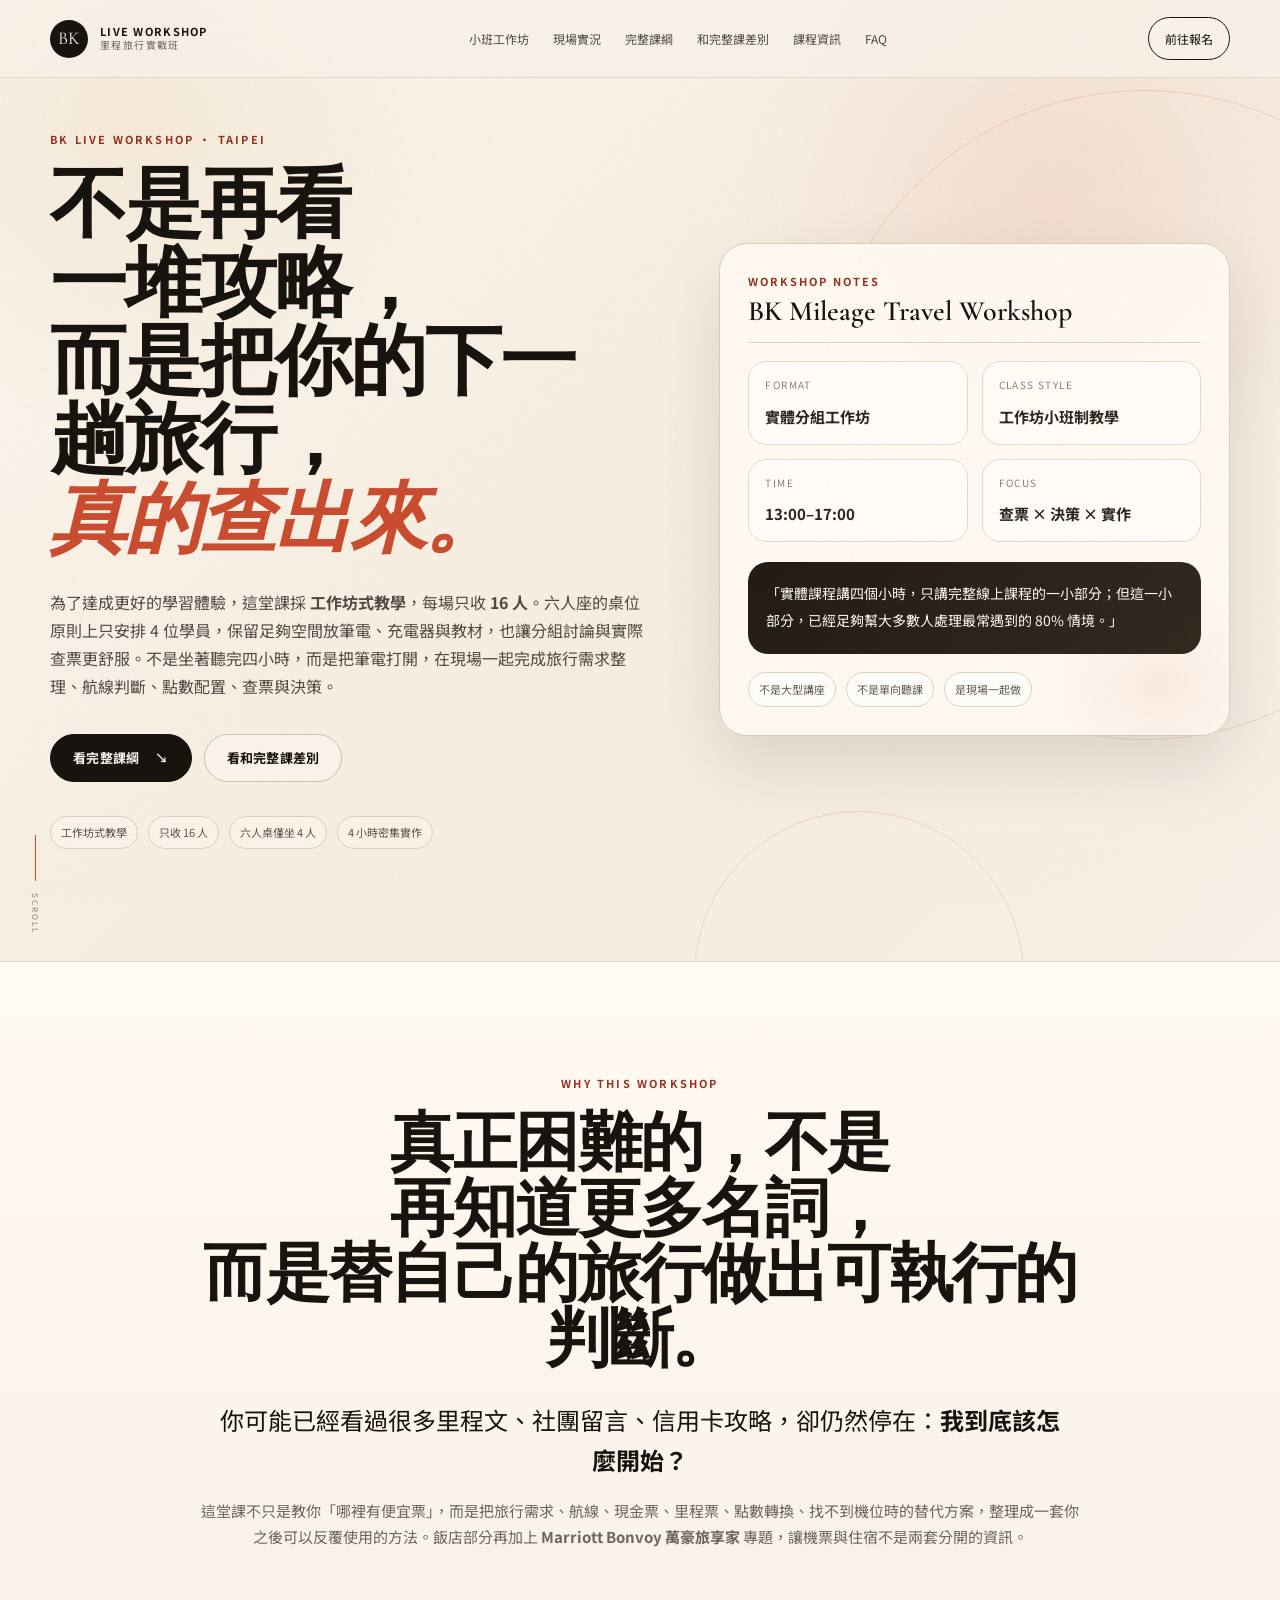
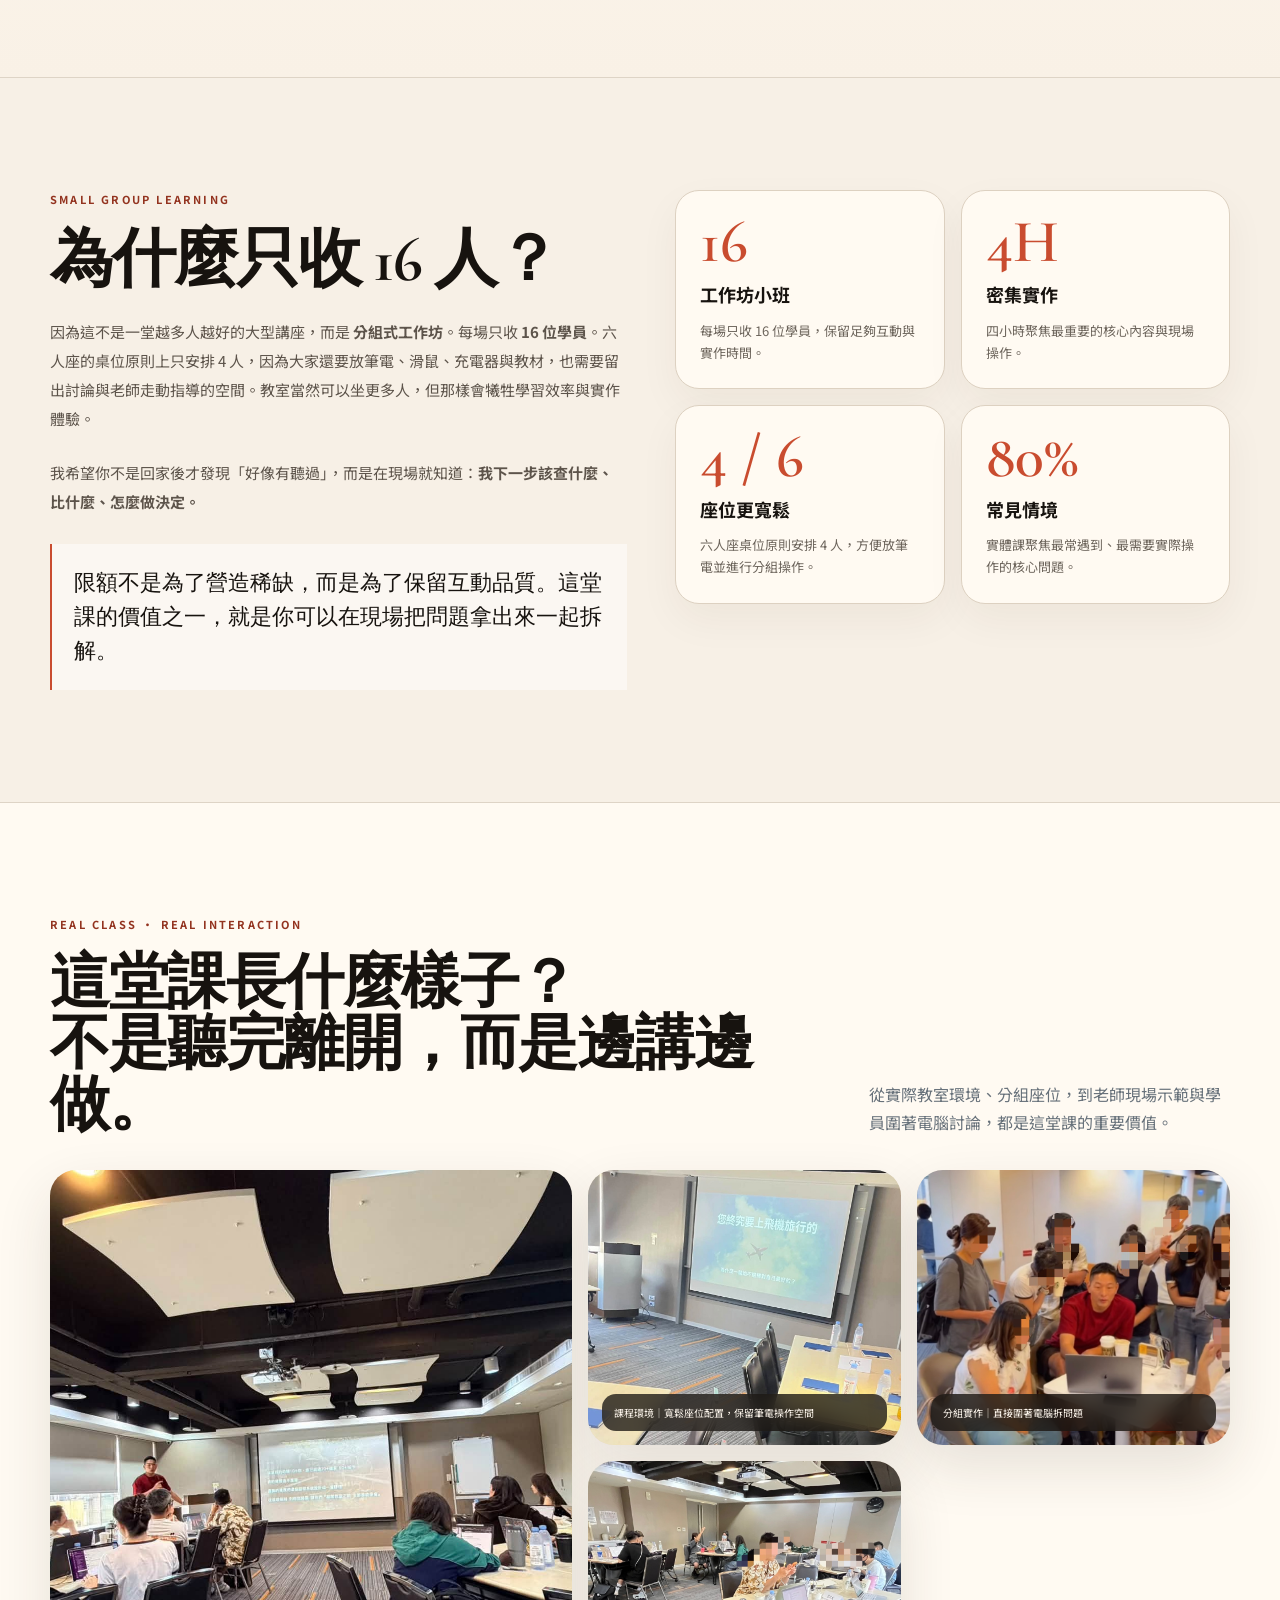
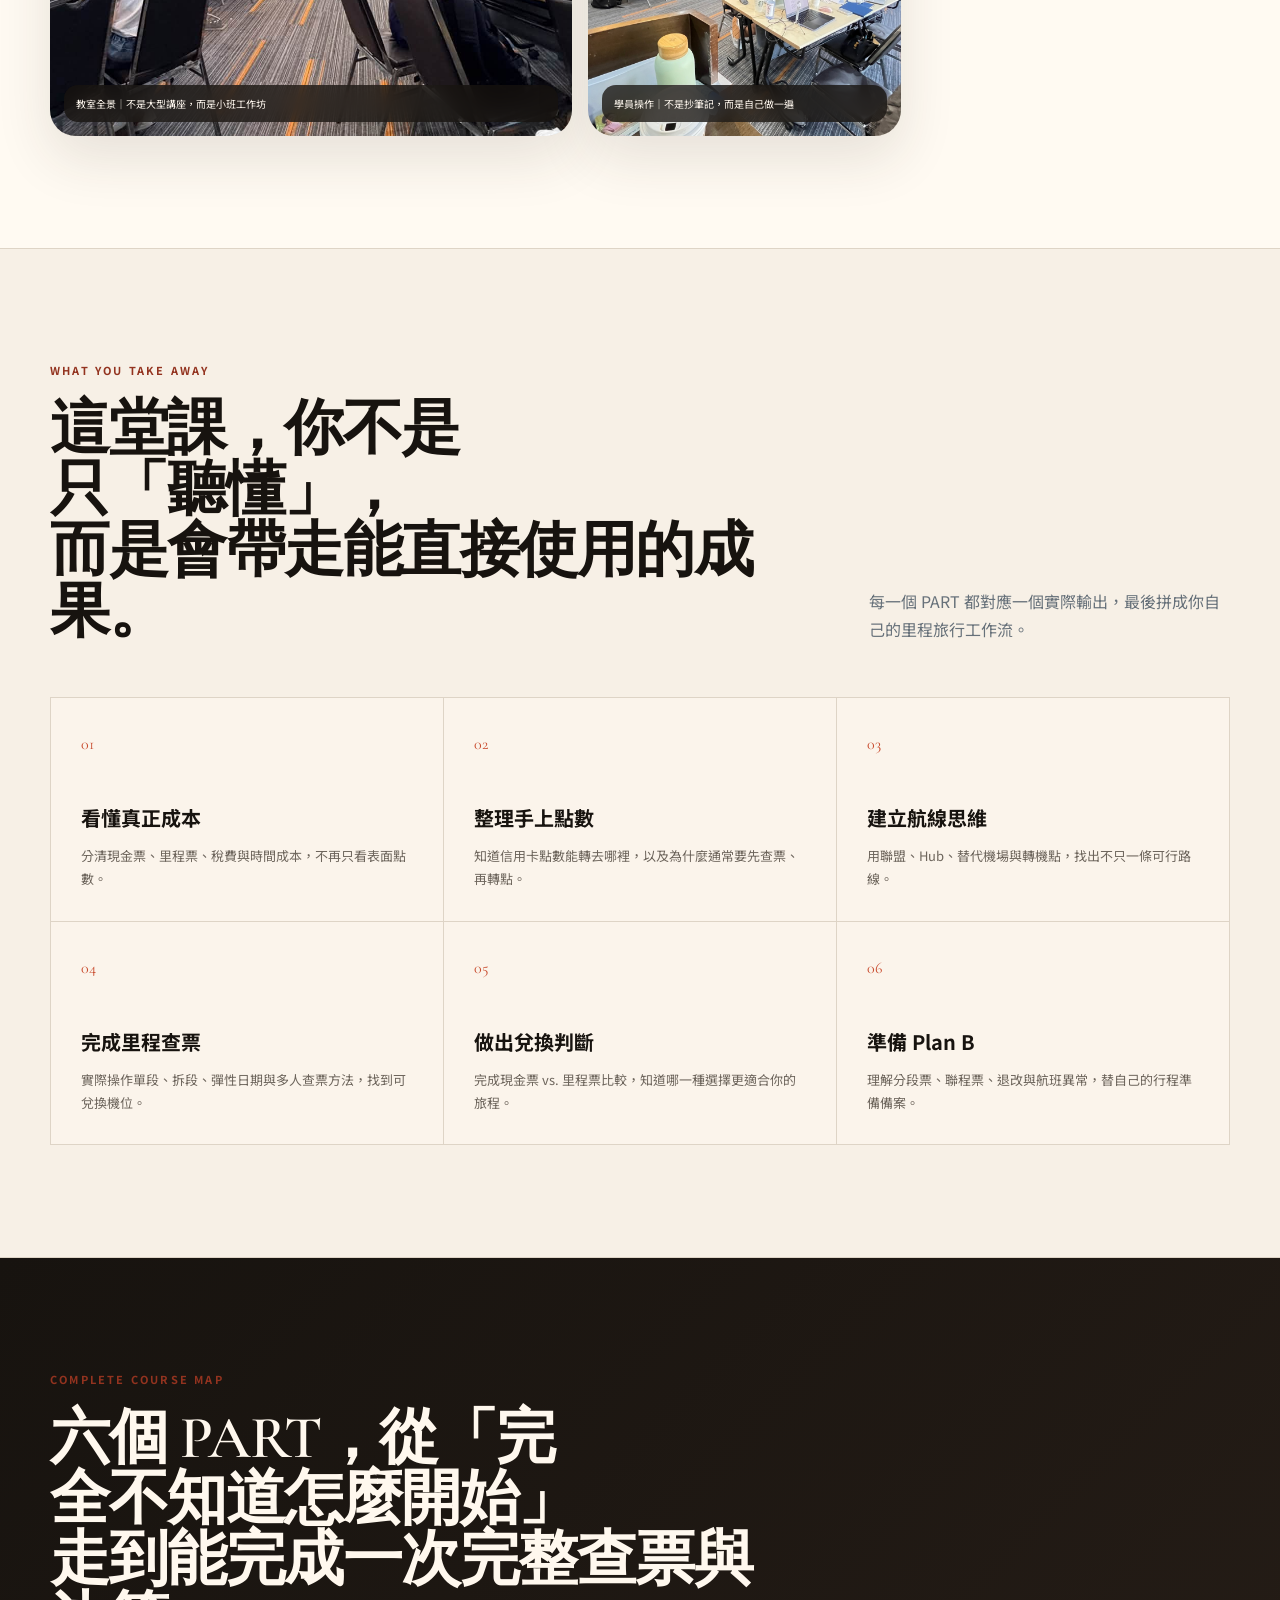
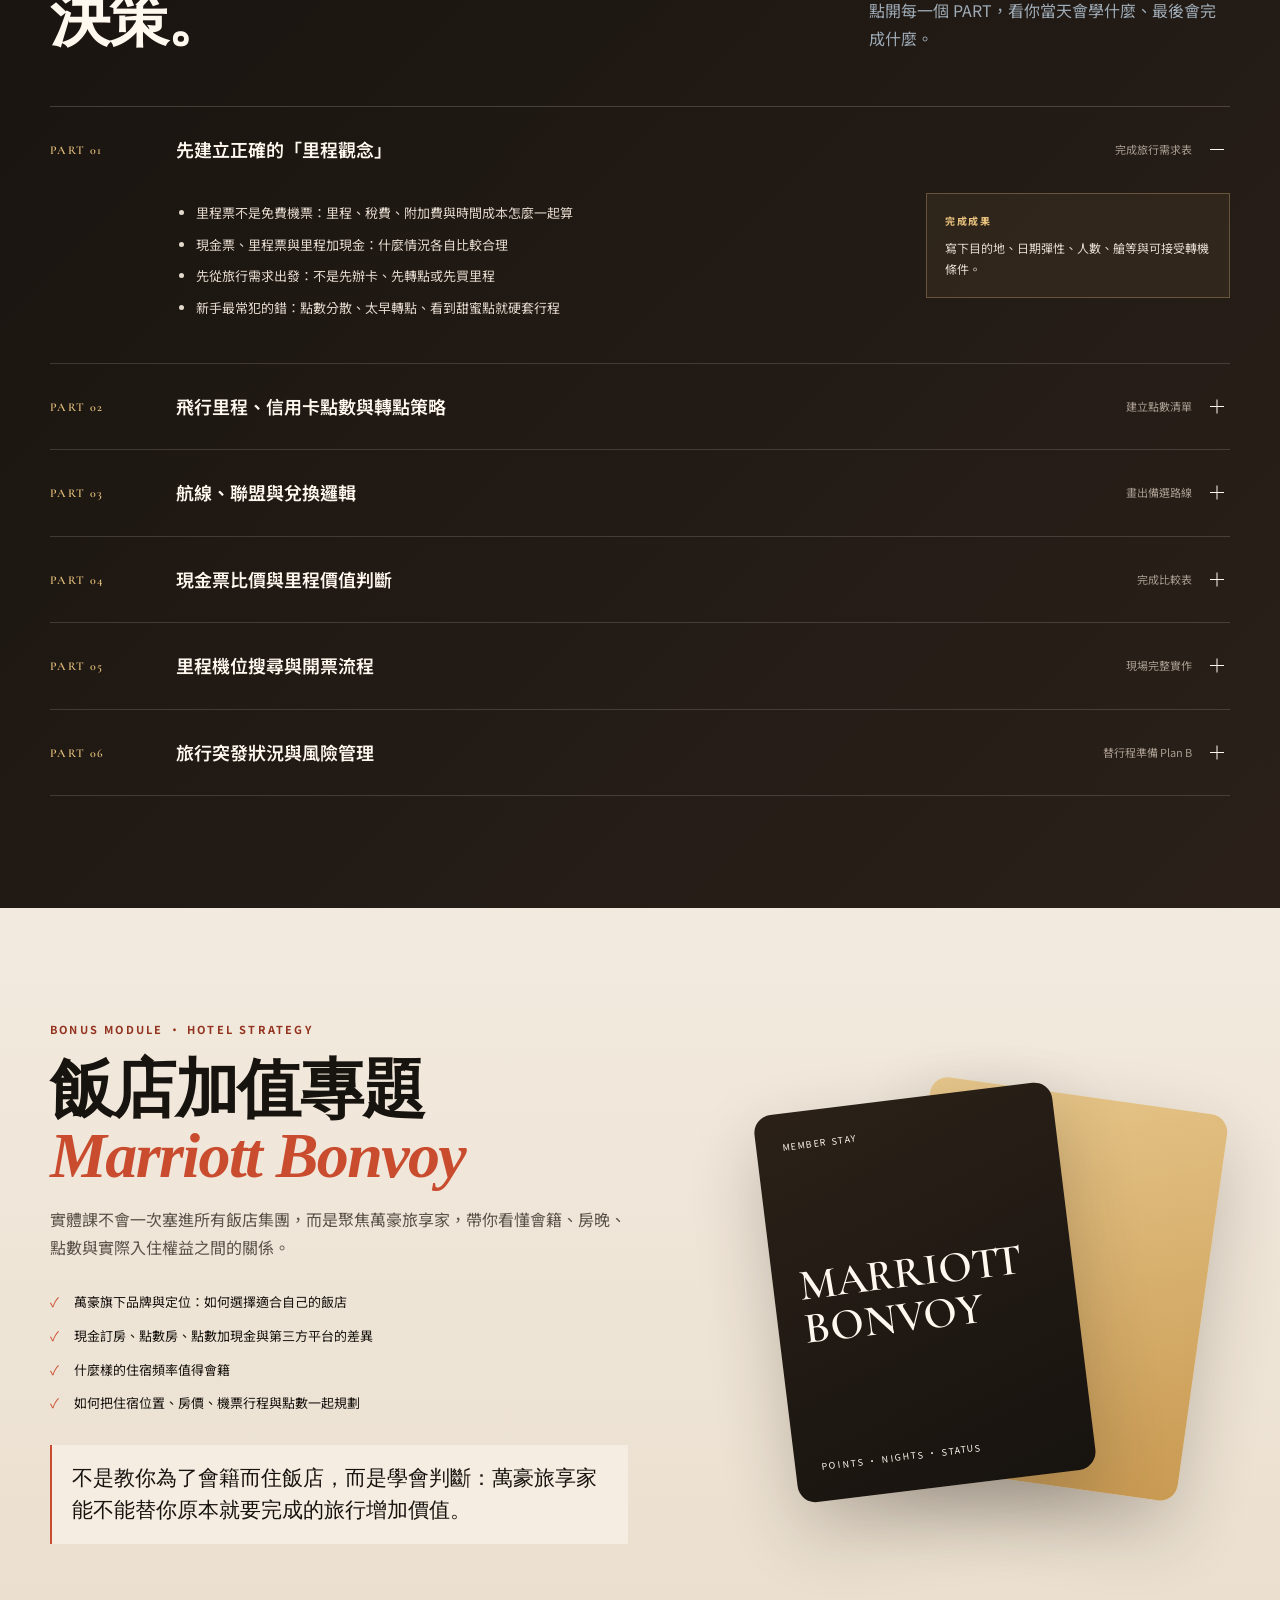
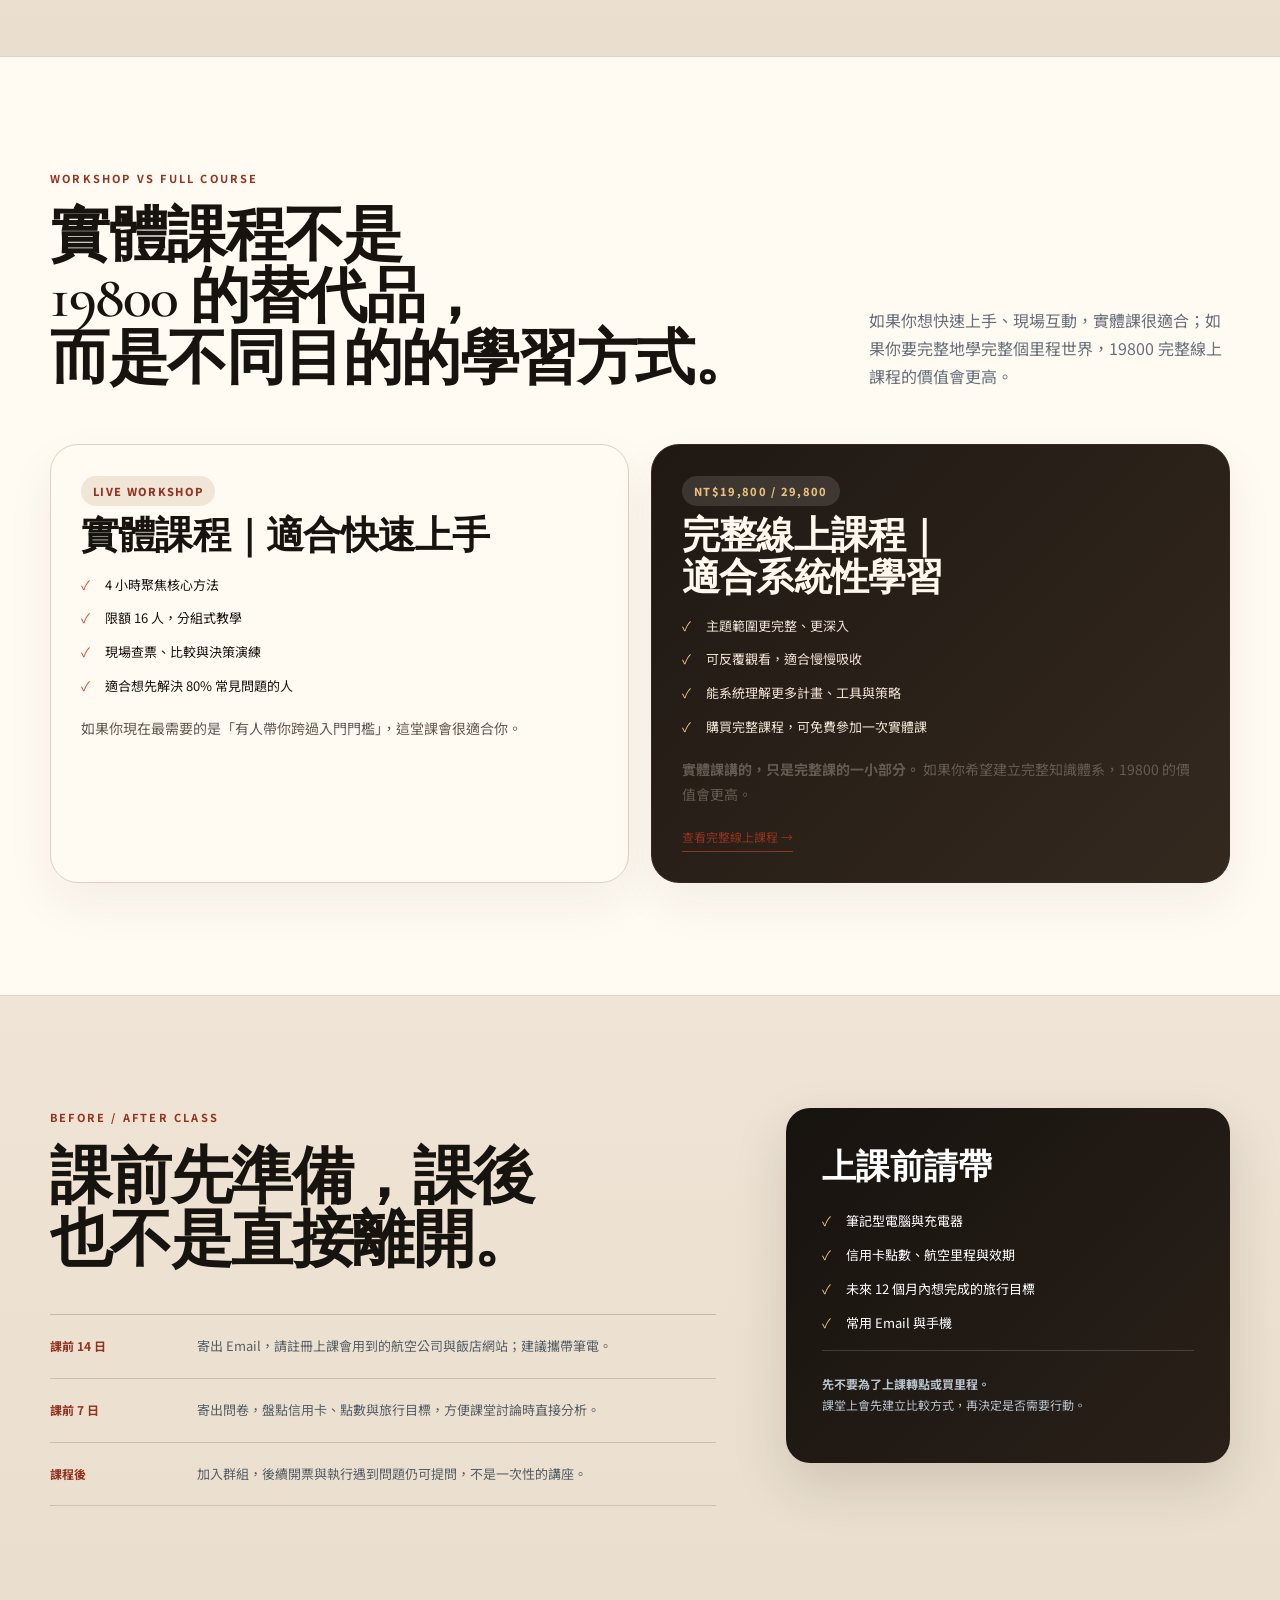
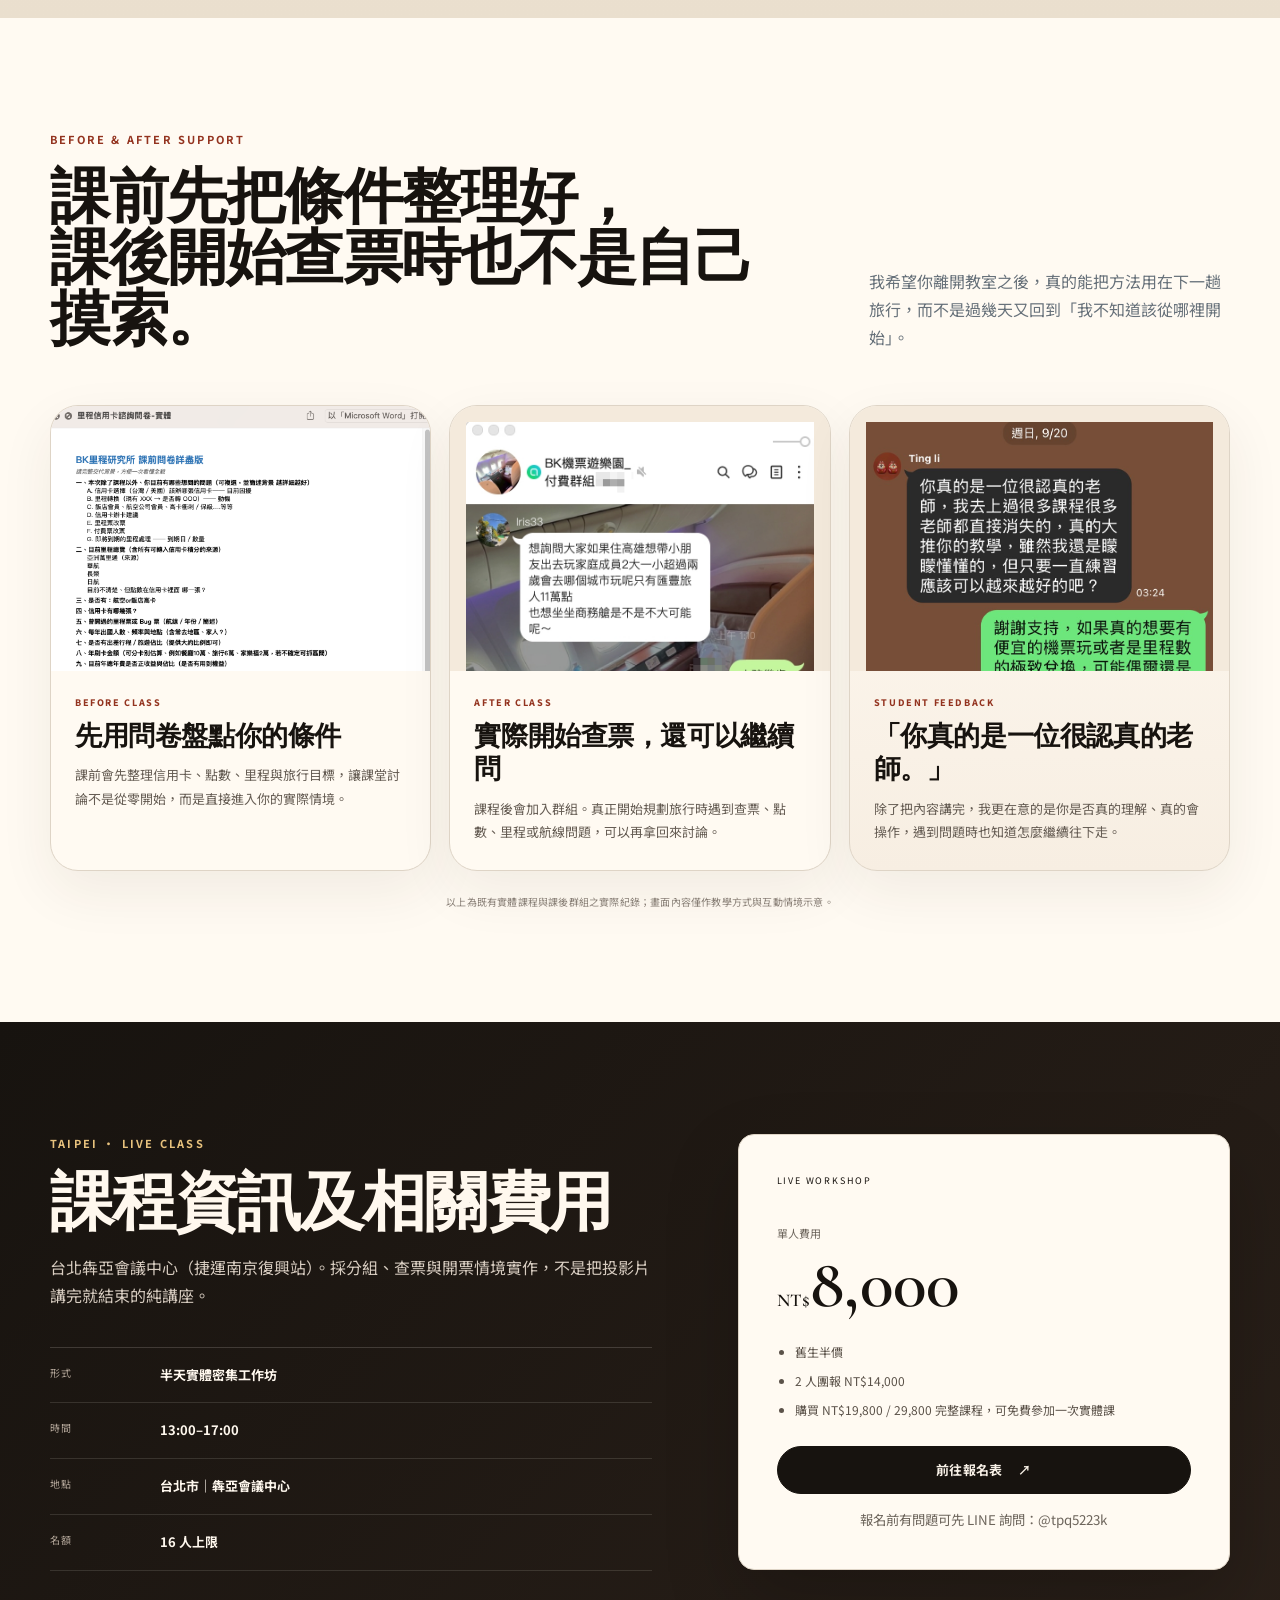
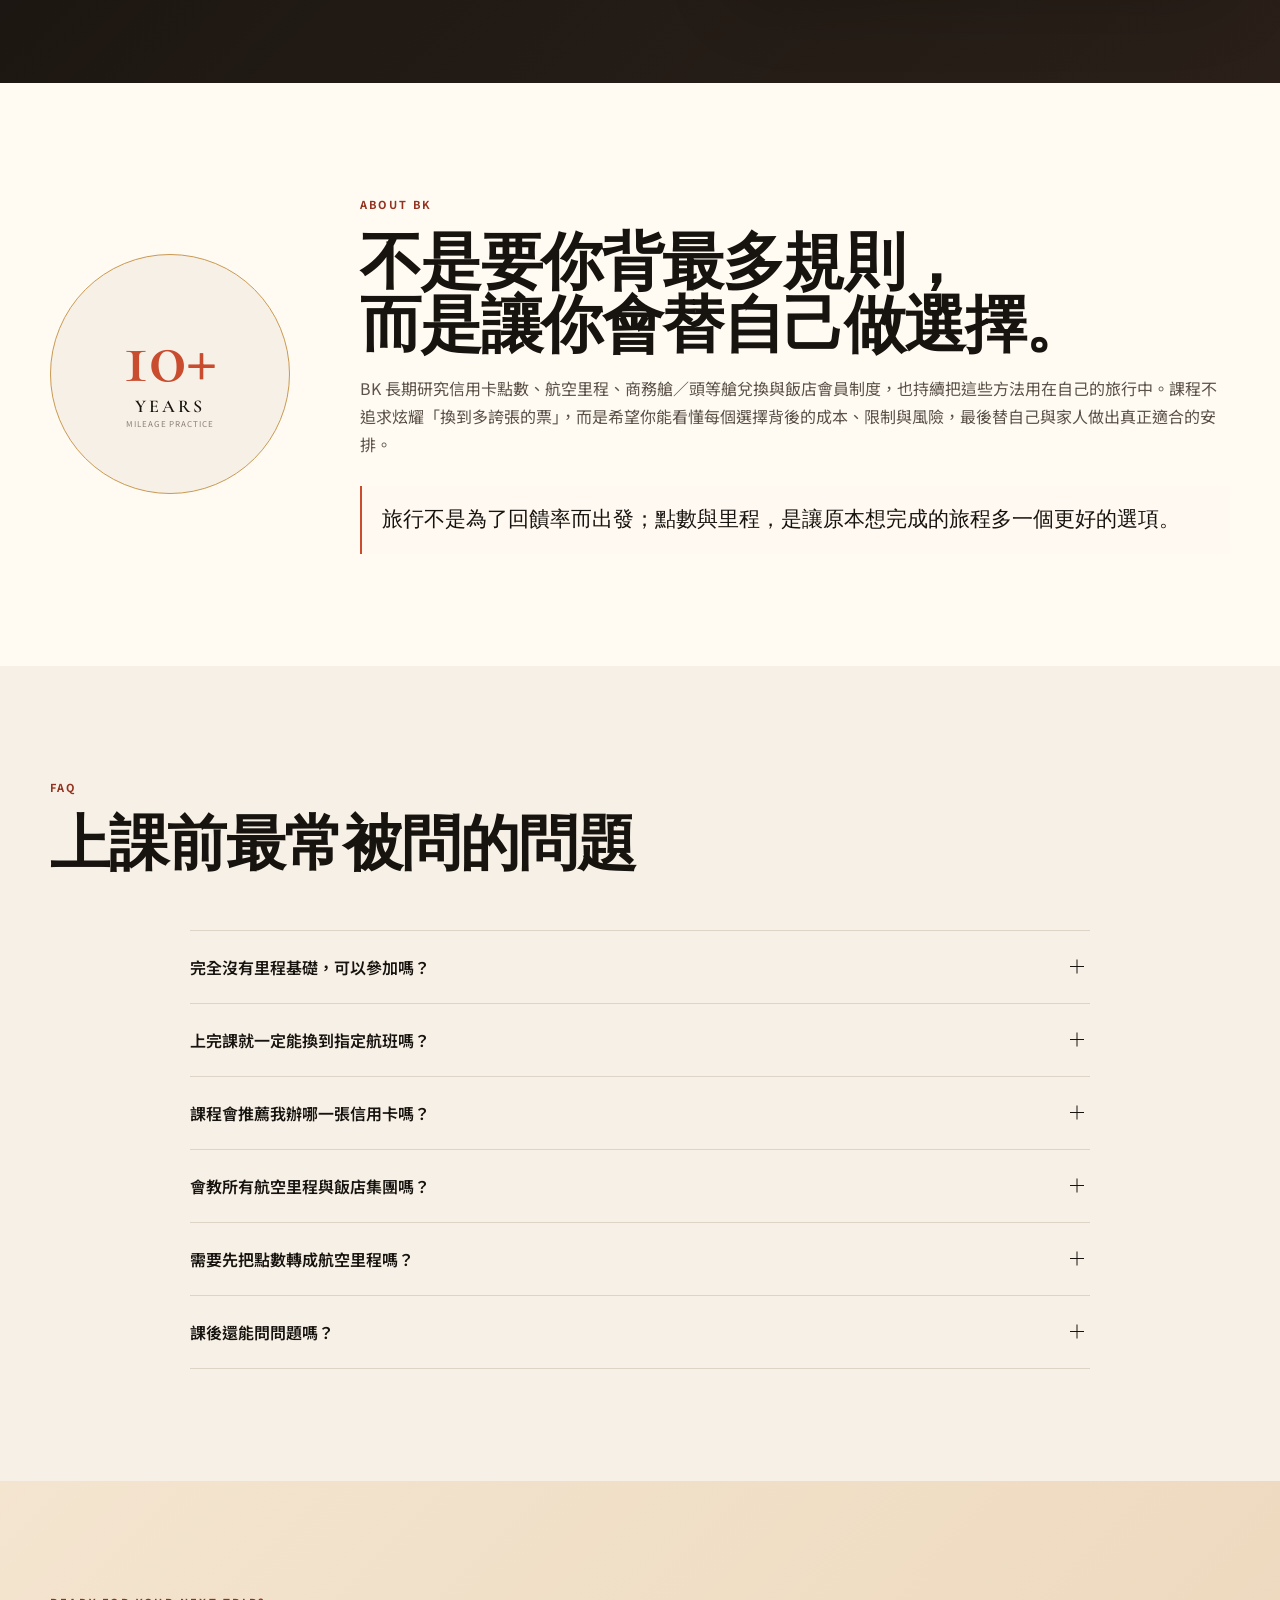
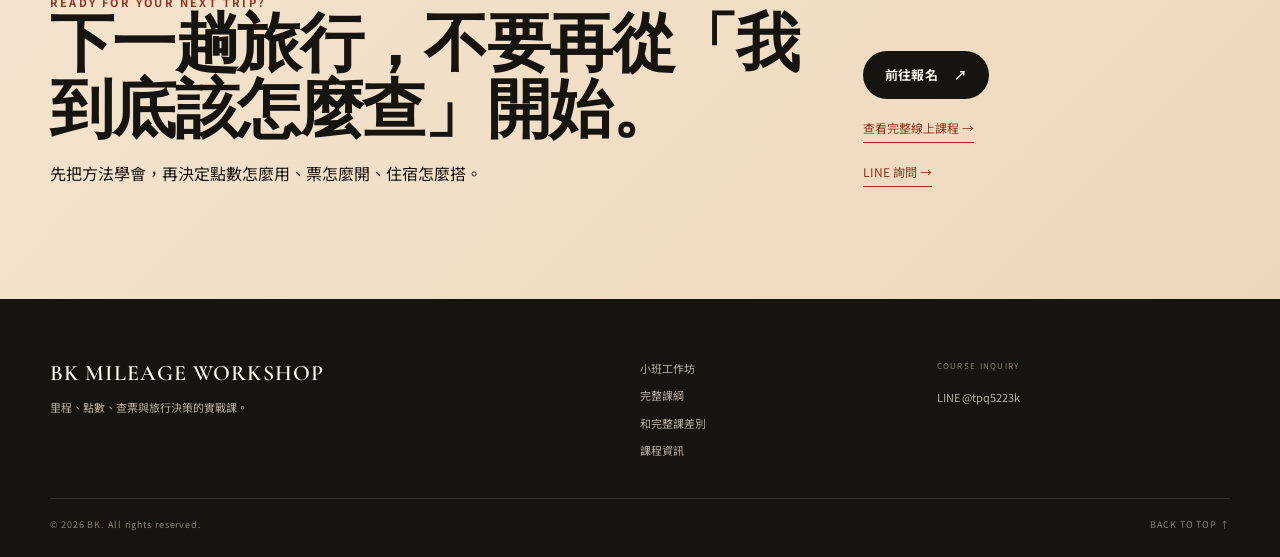
==== commit 335d797a: "Add files via upload" ====
--- a/index.html
+++ b/index.html
@@ -12,7 +12,7 @@
   <link rel="preconnect" href="https://fonts.googleapis.com">
   <link rel="preconnect" href="https://fonts.gstatic.com" crossorigin>
   <link href="https://fonts.googleapis.com/css2?family=Cormorant+Garamond:ital,wght@0,600;1,600&family=Noto+Sans+TC:wght@400;500;600;700&display=swap" rel="stylesheet">
-  <link rel="stylesheet" href="styles.css?v=4.2.0">
+  <link rel="stylesheet" href="styles.css?v=5.0.0">
   <link rel="icon" href="assets/favicon.svg" type="image/svg+xml">
 </head>
 <body>
@@ -324,6 +324,7 @@
     <div class="container footer-bottom"><span>© <span id="year"></span> BK. All rights reserved.</span><a href="#top">BACK TO TOP ↑</a></div>
   </footer>
 
-  <script src="script.js?v=1.0.0"></script>
+  <script src="registration-status.js?v=2.0.0"></script>
+  <script src="script.js?v=2.0.0"></script>
 </body>
 </html>
--- a/styles.css
+++ b/styles.css
@@ -470,3 +470,89 @@
   .payment-account-detail b{font-size:22px;white-space:normal;overflow-wrap:anywhere}
   .copy-account{justify-self:start}
 }
+
+/* V4.9 · registration availability control */
+.registration-status-loading .registration-page main{visibility:hidden}
+.registration-closed-section{min-height:calc(100vh - 150px);display:grid;align-items:center;padding:110px 0 90px;background:linear-gradient(135deg,#fbf5ec,#f2e7da)}
+.registration-closed-card{max-width:800px;margin:auto;text-align:center;padding:56px 44px;border:1px solid #d9cdbc;border-radius:32px;background:#fffaf2;box-shadow:0 24px 70px rgba(53,39,29,.10)}
+.registration-closed-kicker{display:block;color:#a13d28;font-size:11px;font-weight:800;letter-spacing:.19em;margin-bottom:16px}
+.registration-closed-card h1{margin:0;font:600 clamp(46px,6vw,76px)/1 var(--serif);letter-spacing:-.03em;color:#201913}
+.registration-closed-card p{max-width:620px;margin:24px auto 0;color:#675d54;font-size:16px;line-height:1.9}
+.registration-closed-actions{display:flex;justify-content:center;gap:12px;flex-wrap:wrap;margin-top:34px}
+.btn-ghost-warm{border:1px solid #cdbda9;color:#2b211a;background:#fffaf2;border-radius:999px}
+.registration-closed-link{opacity:.72}
+@media(max-width:640px){
+  .registration-closed-section{padding:80px 0 60px}
+  .registration-closed-card{padding:38px 22px;border-radius:24px}
+  .registration-closed-card h1{font-size:44px}
+  .registration-closed-actions{flex-direction:column}
+  .registration-closed-actions .btn{width:100%}
+}
+
+/* V5.0 · mobile headline typography + Sheet-managed payment config */
+.hero h1,
+.section-heading h2,
+.intro h2,
+.small-group-copy h2,
+.special-copy h2,
+.compare-card h3,
+.prep-main h2,
+.pricing-copy h2,
+.about-copy h2,
+.final-grid h2{
+  line-break:strict;
+  word-break:normal;
+  overflow-wrap:normal;
+  text-wrap:balance;
+}
+.payment-load-error{
+  margin:14px 0 0;
+  padding:13px 15px;
+  border:1px solid rgba(201,76,47,.28);
+  border-radius:14px;
+  background:#fff1eb;
+  color:#9c3826;
+  font-size:12px;
+  line-height:1.7;
+}
+.copy-account:disabled,.registration-submit:disabled{opacity:.45;cursor:not-allowed}
+
+@media(max-width:640px){
+  /* Desktop 手動斷行在手機改為自然斷行，避免「逗號 / 單一字」獨占一行。 */
+  .hero h1 br,
+  .section-heading h2 br,
+  .intro h2 br,
+  .small-group-copy h2 br,
+  .special-copy h2 br,
+  .prep-main h2 br,
+  .pricing-copy h2 br,
+  .about-copy h2 br,
+  .final-grid h2 br{display:none}
+
+  .hero h1{font-size:38px;line-height:1.16;letter-spacing:-.025em}
+  .section-heading h2,
+  .intro h2,
+  .special-copy h2,
+  .answers-title h2,
+  .prep-main h2,
+  .pricing-copy h2,
+  .about-copy h2,
+  .final-grid h2{font-size:32px;line-height:1.22;letter-spacing:-.02em}
+  .small-group-copy h2{font-size:34px;line-height:1.16}
+  .compare-card h3{font-size:27px;line-height:1.28;letter-spacing:-.015em}
+  .hero-lead{font-size:14px;line-height:1.9}
+}
+
+@media(max-width:390px){
+  .hero h1{font-size:35px;line-height:1.18}
+  .section-heading h2,
+  .intro h2,
+  .special-copy h2,
+  .answers-title h2,
+  .prep-main h2,
+  .pricing-copy h2,
+  .about-copy h2,
+  .final-grid h2{font-size:30px;line-height:1.24}
+  .small-group-copy h2{font-size:32px}
+  .compare-card h3{font-size:26px}
+}
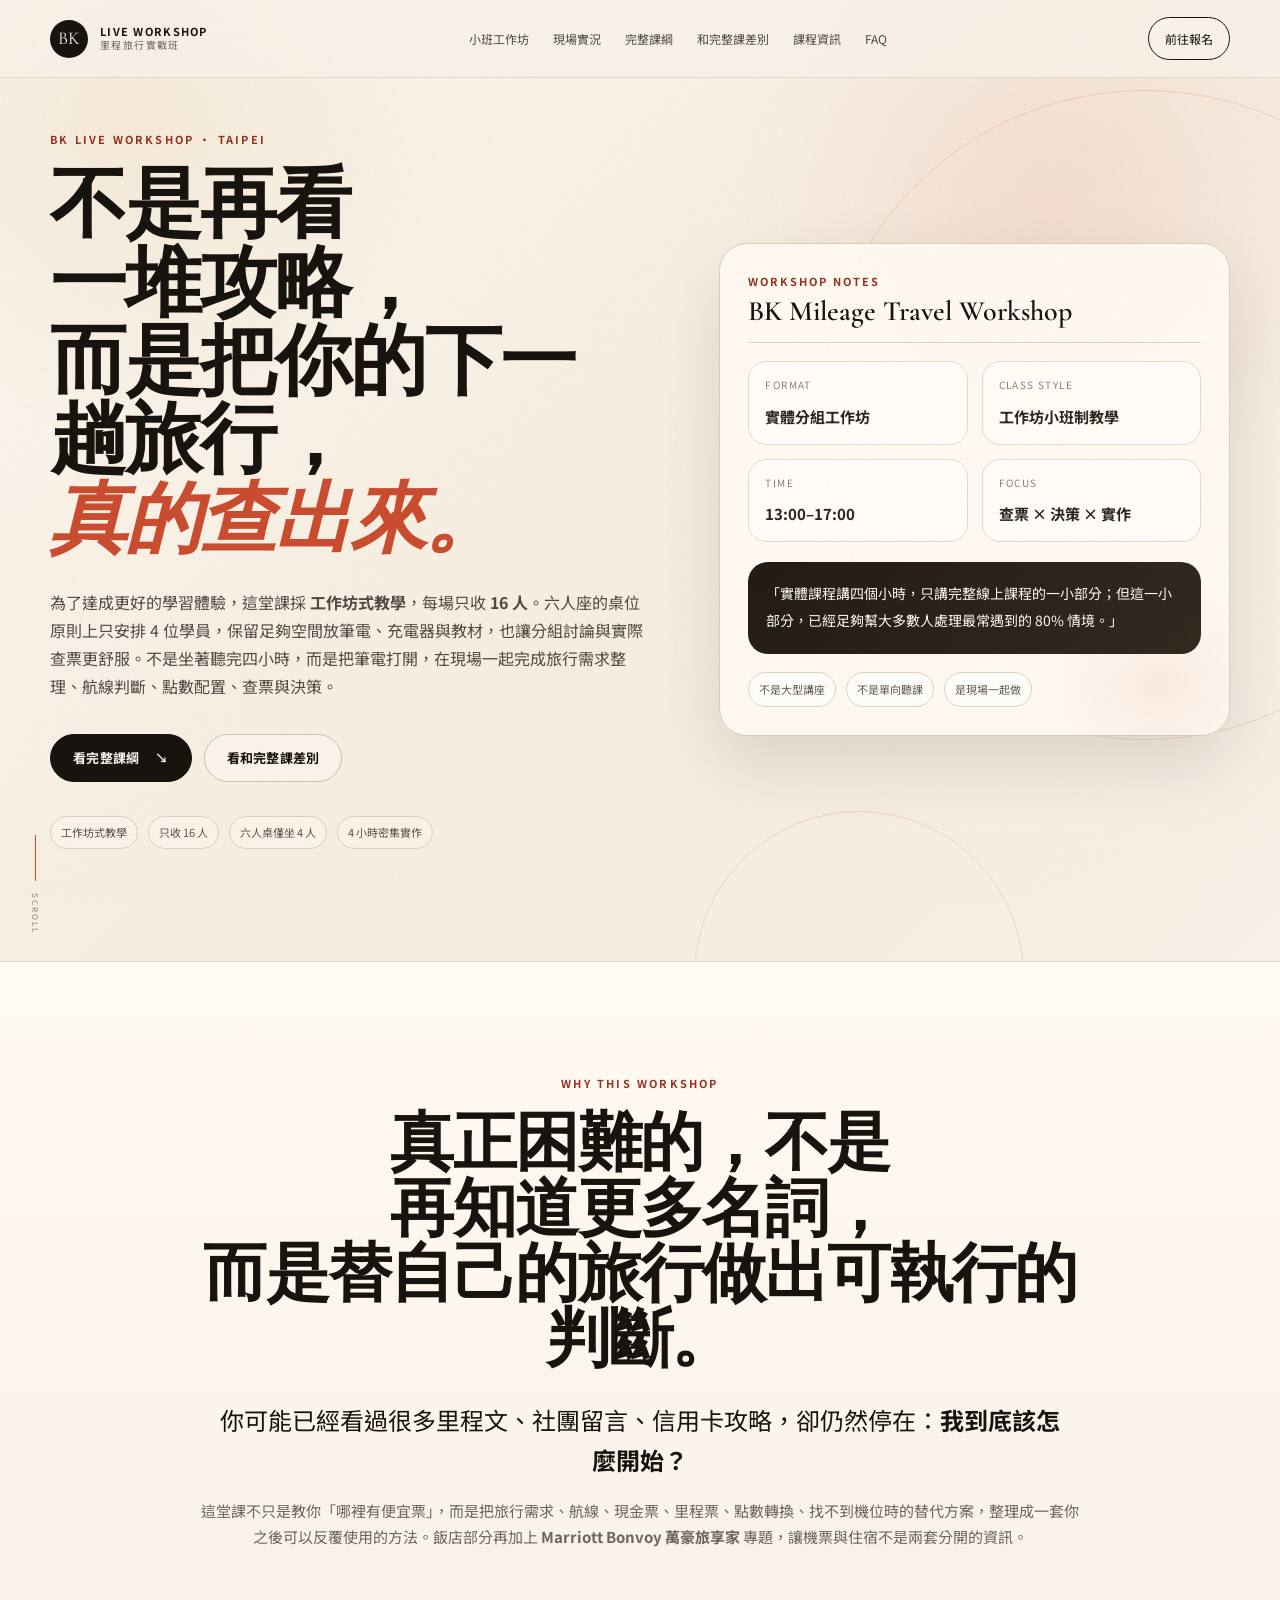
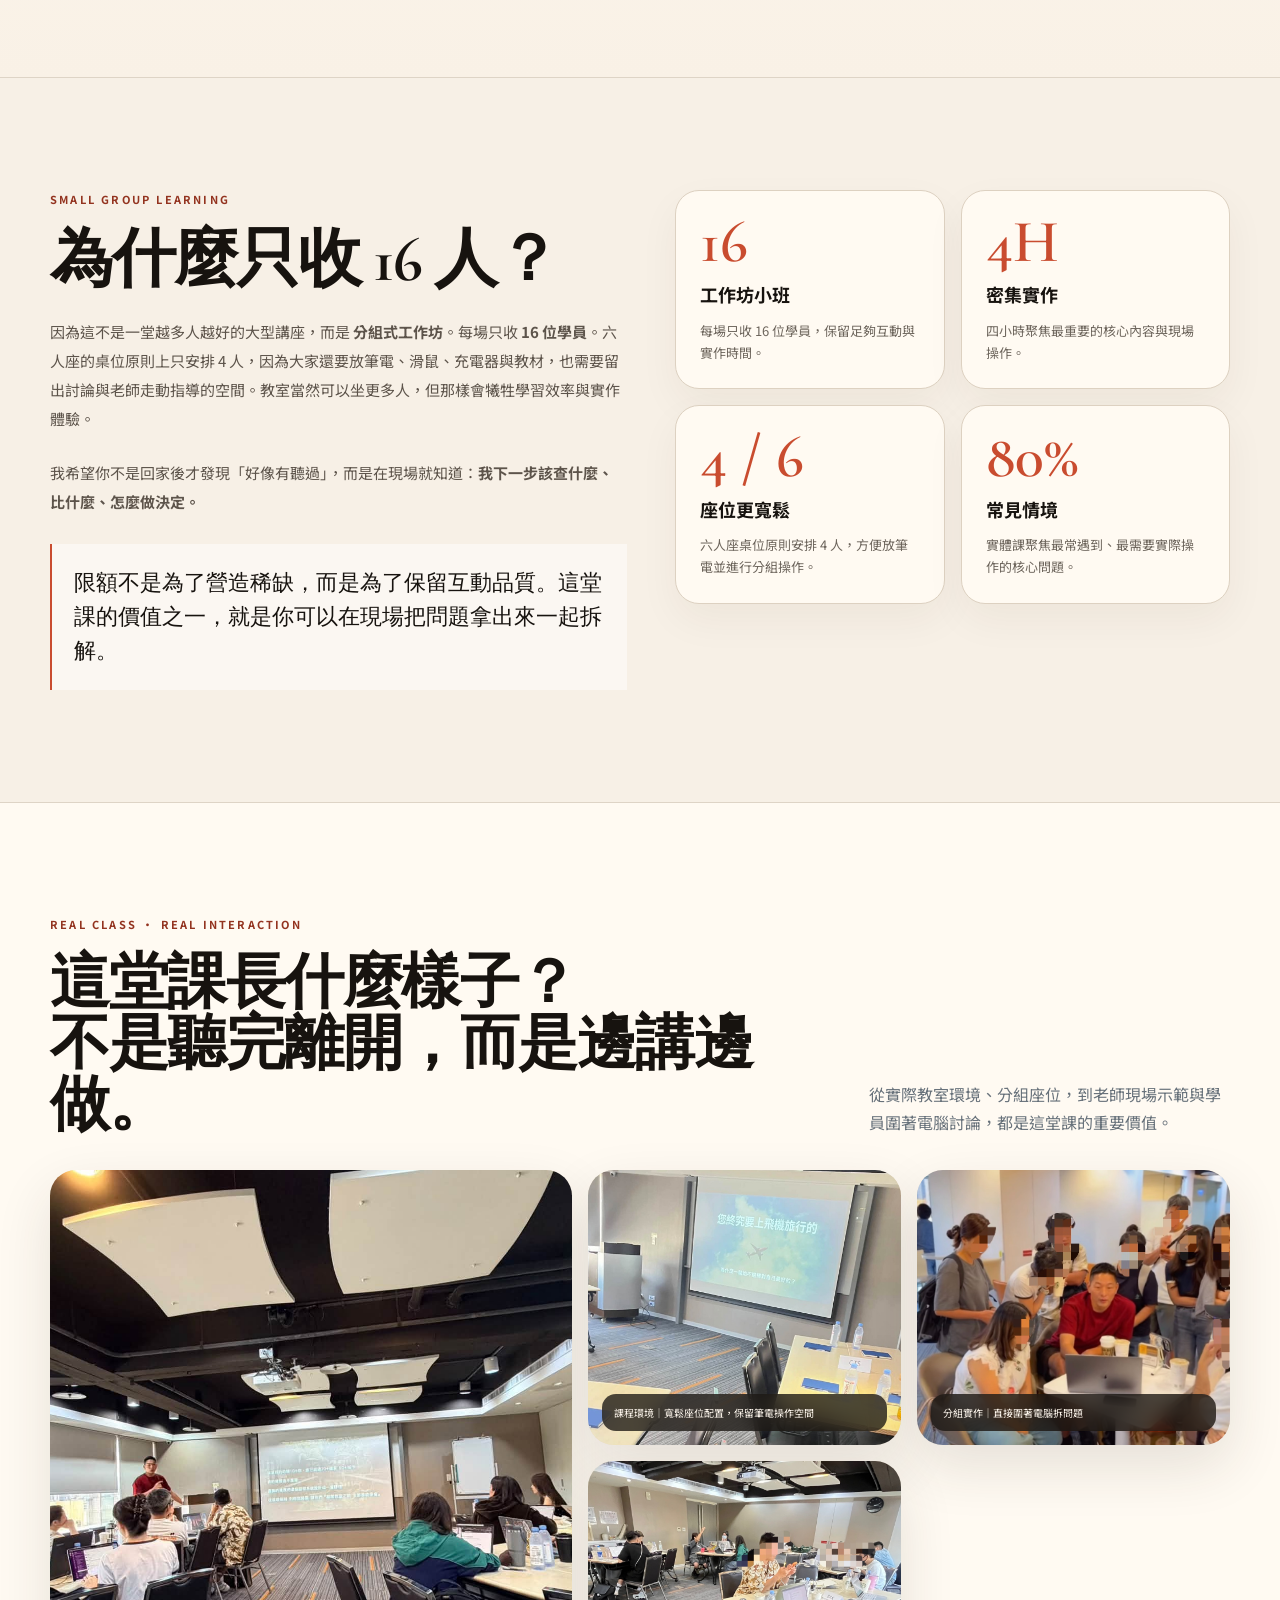
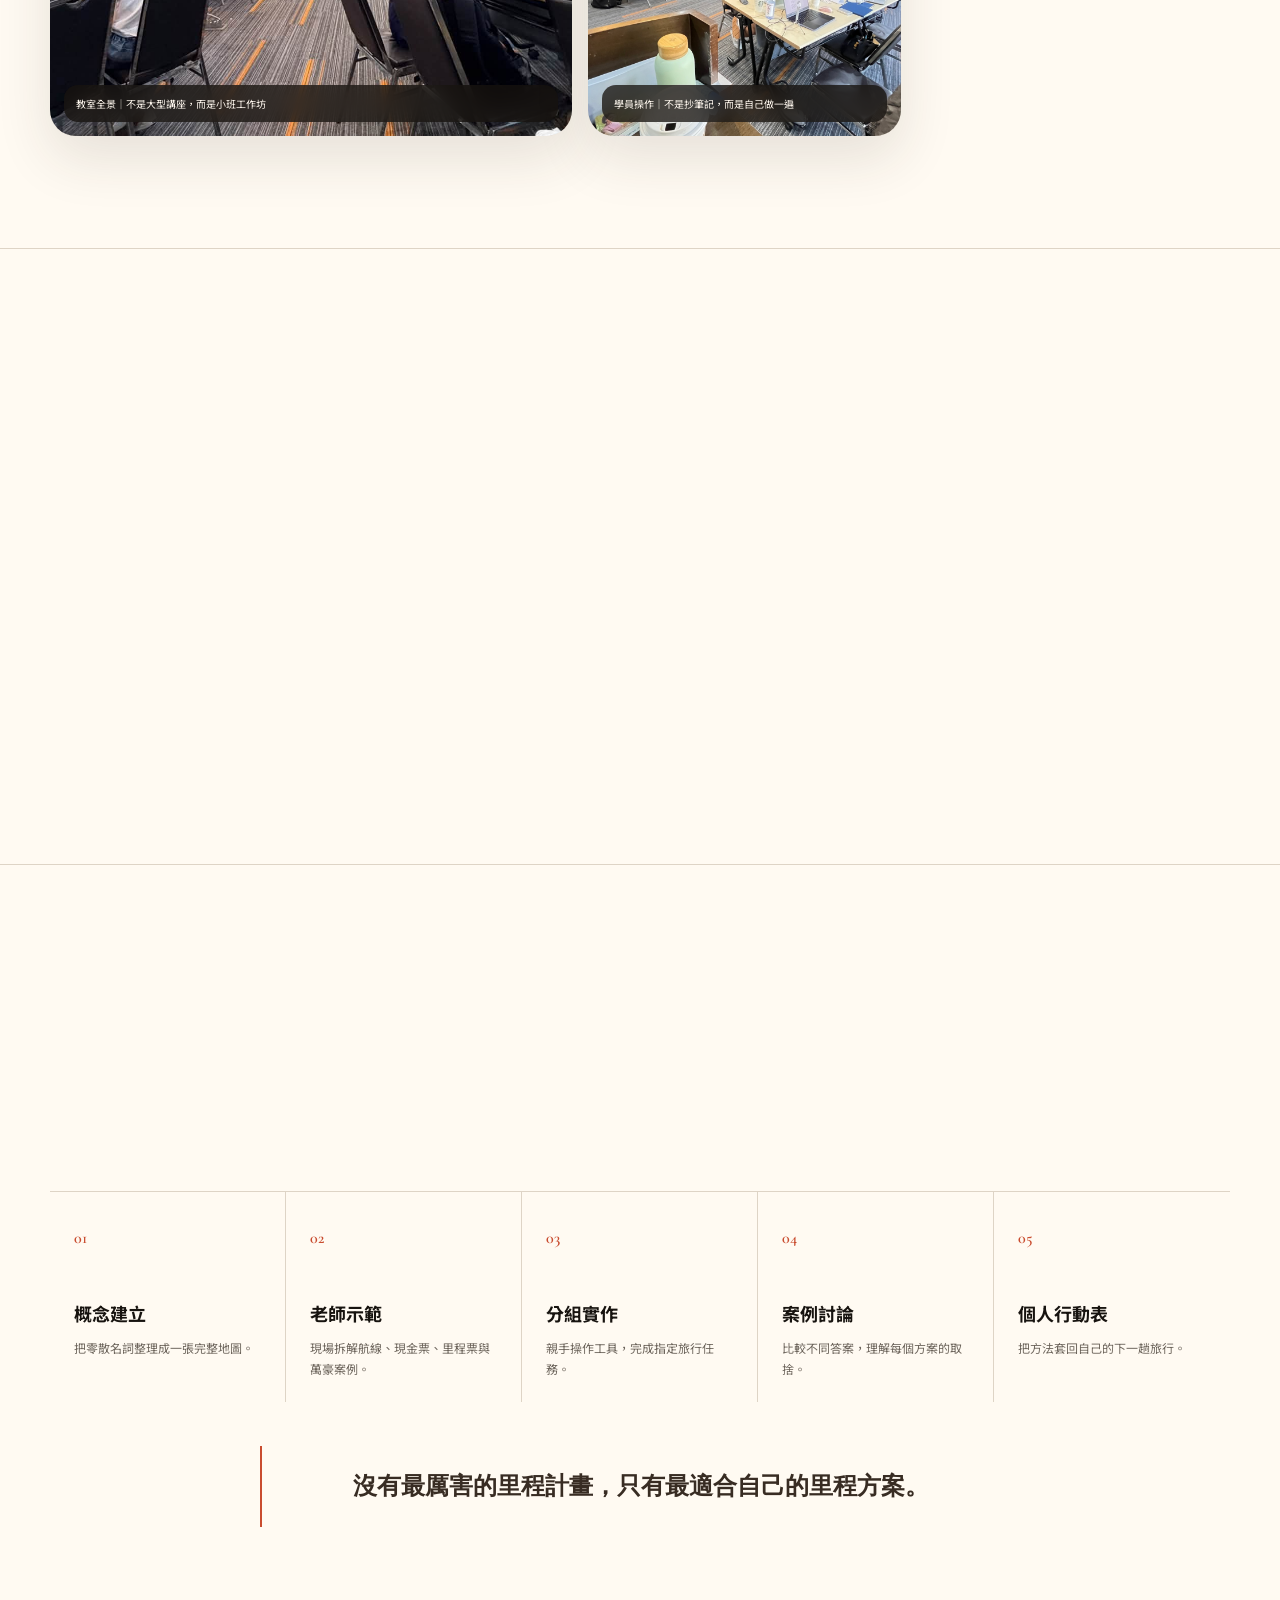
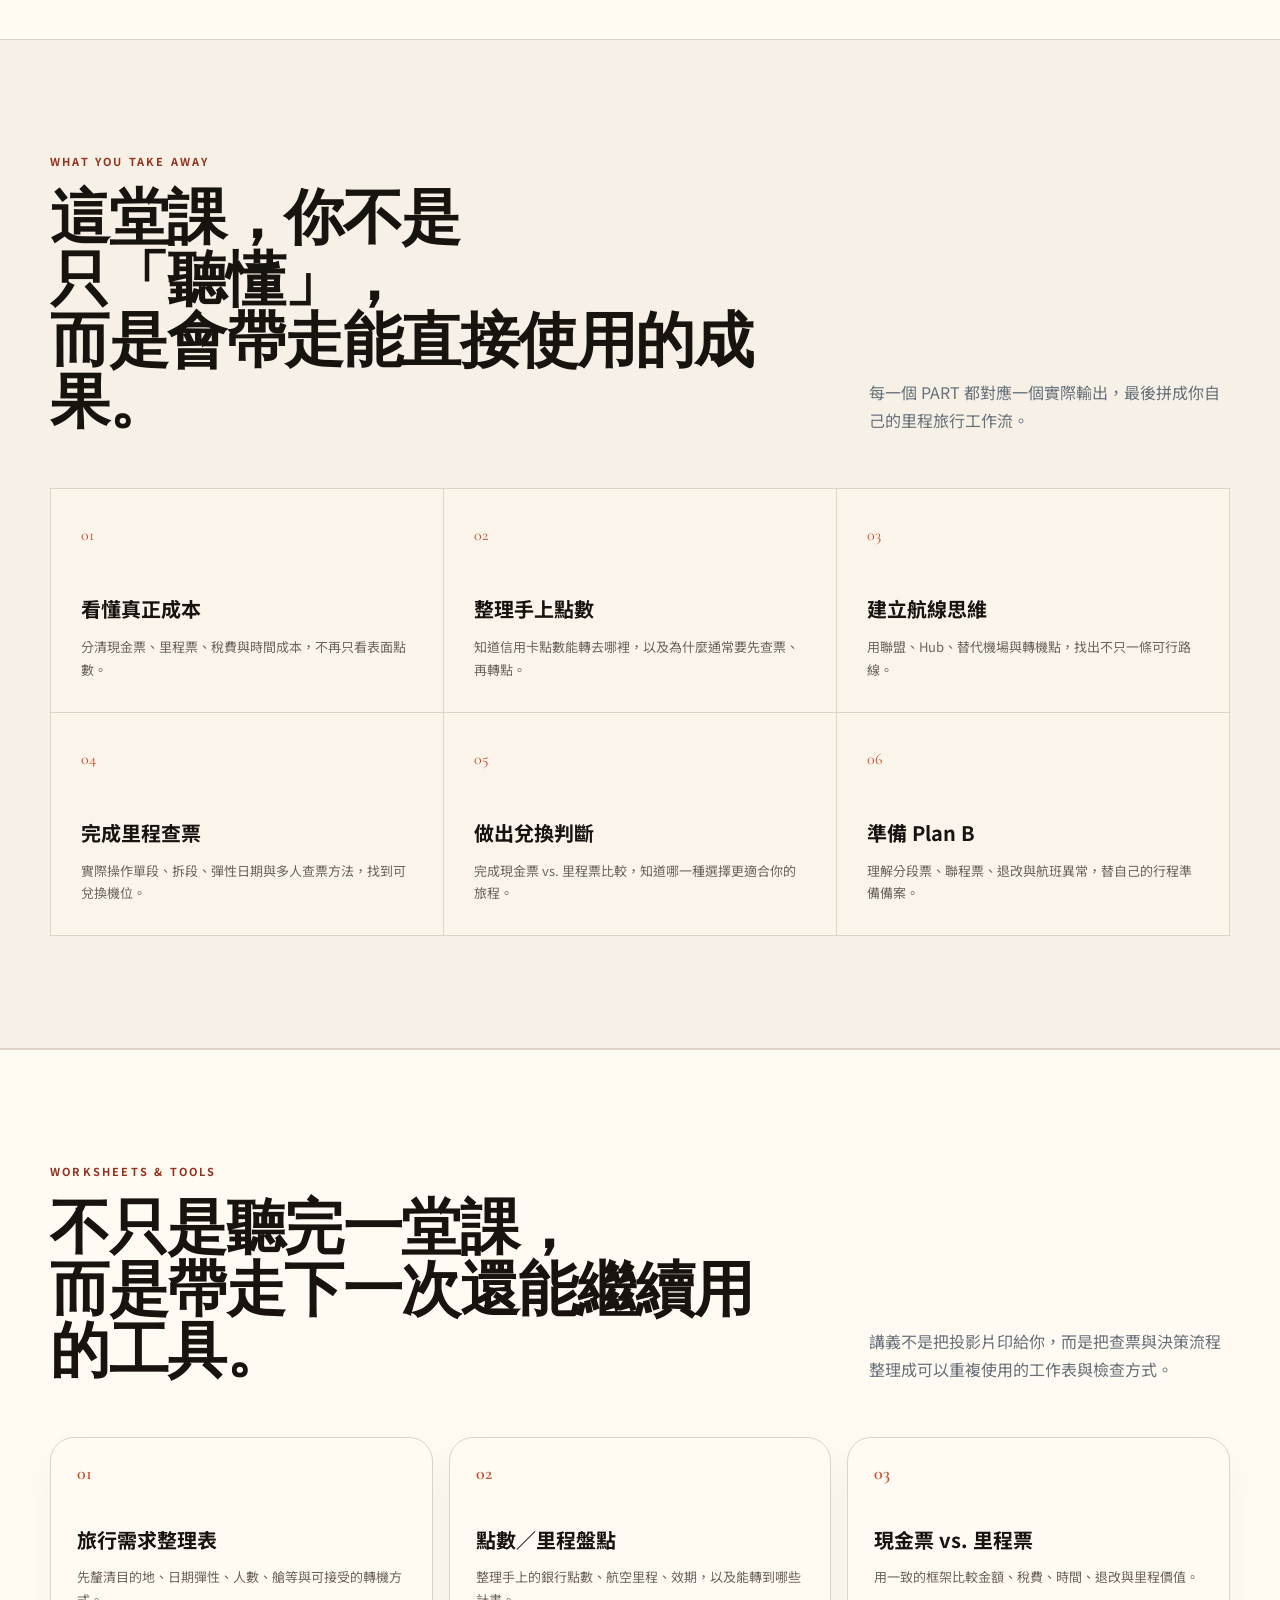
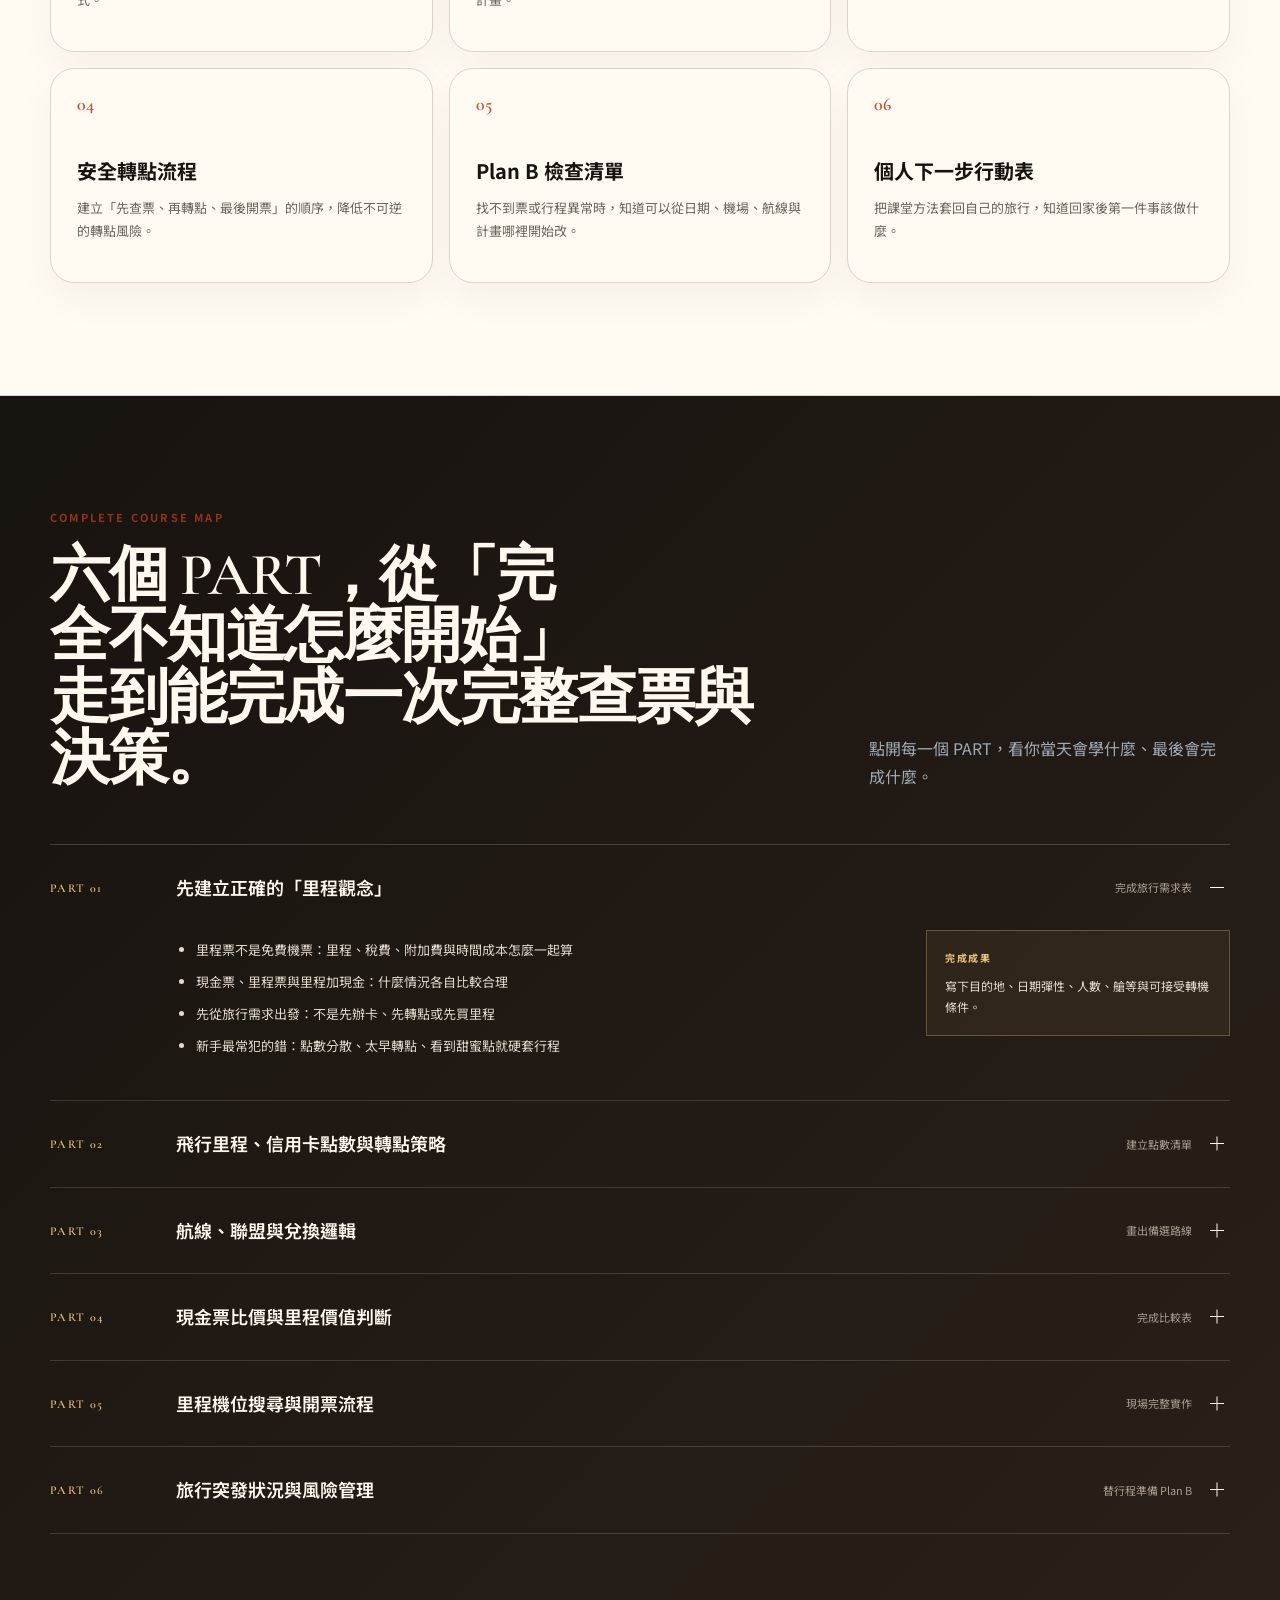
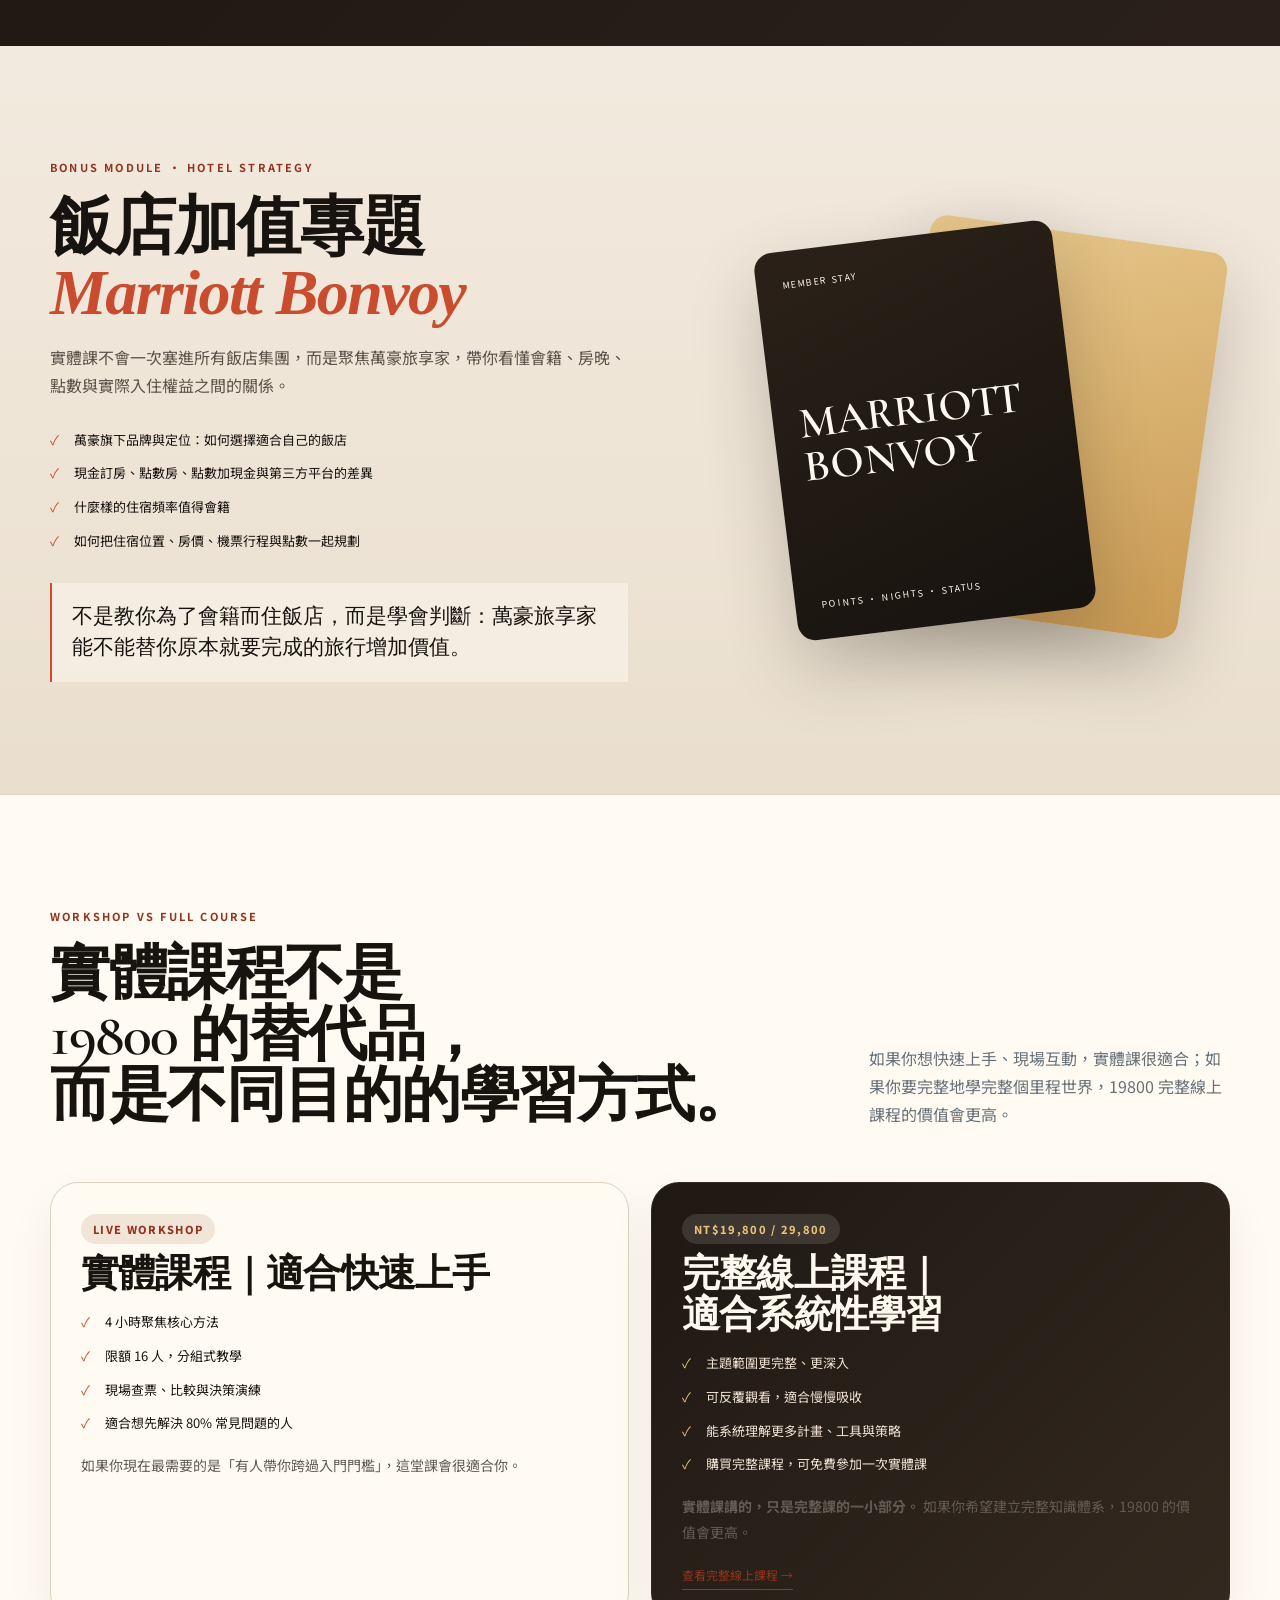
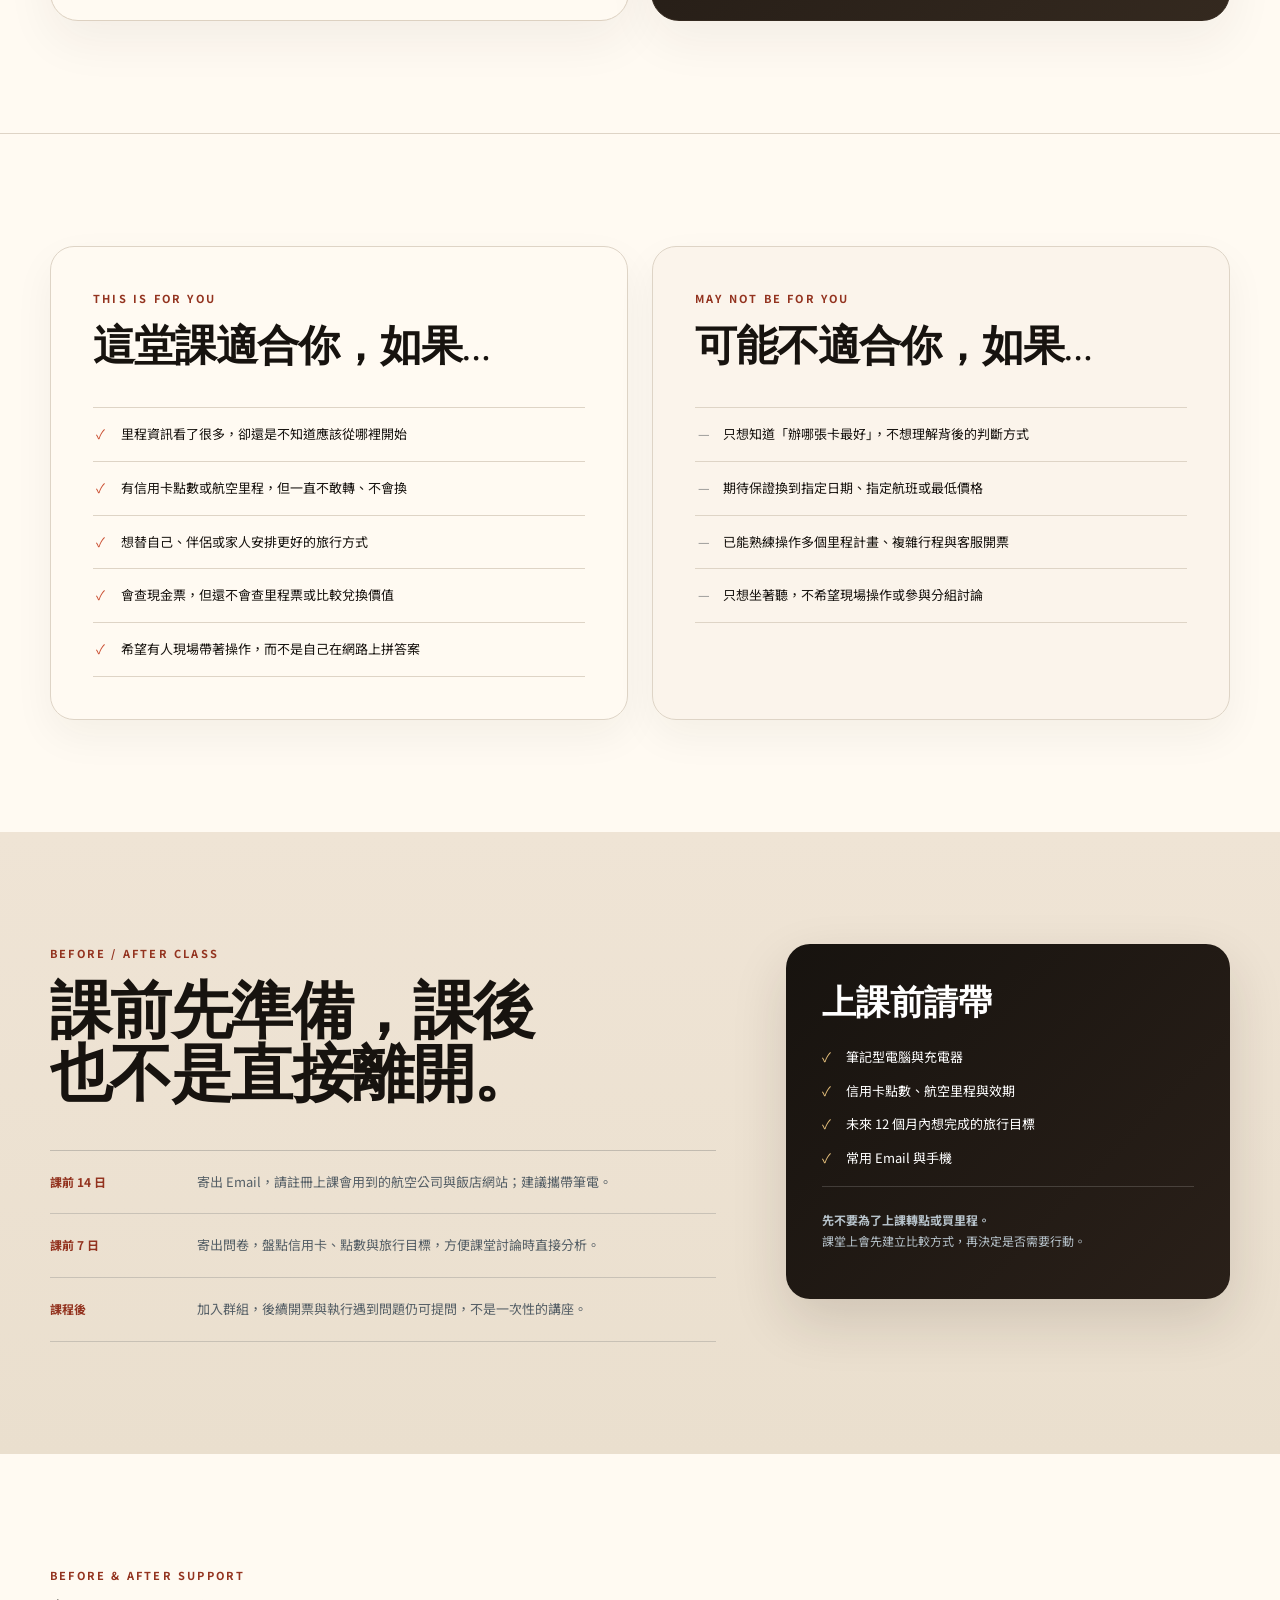
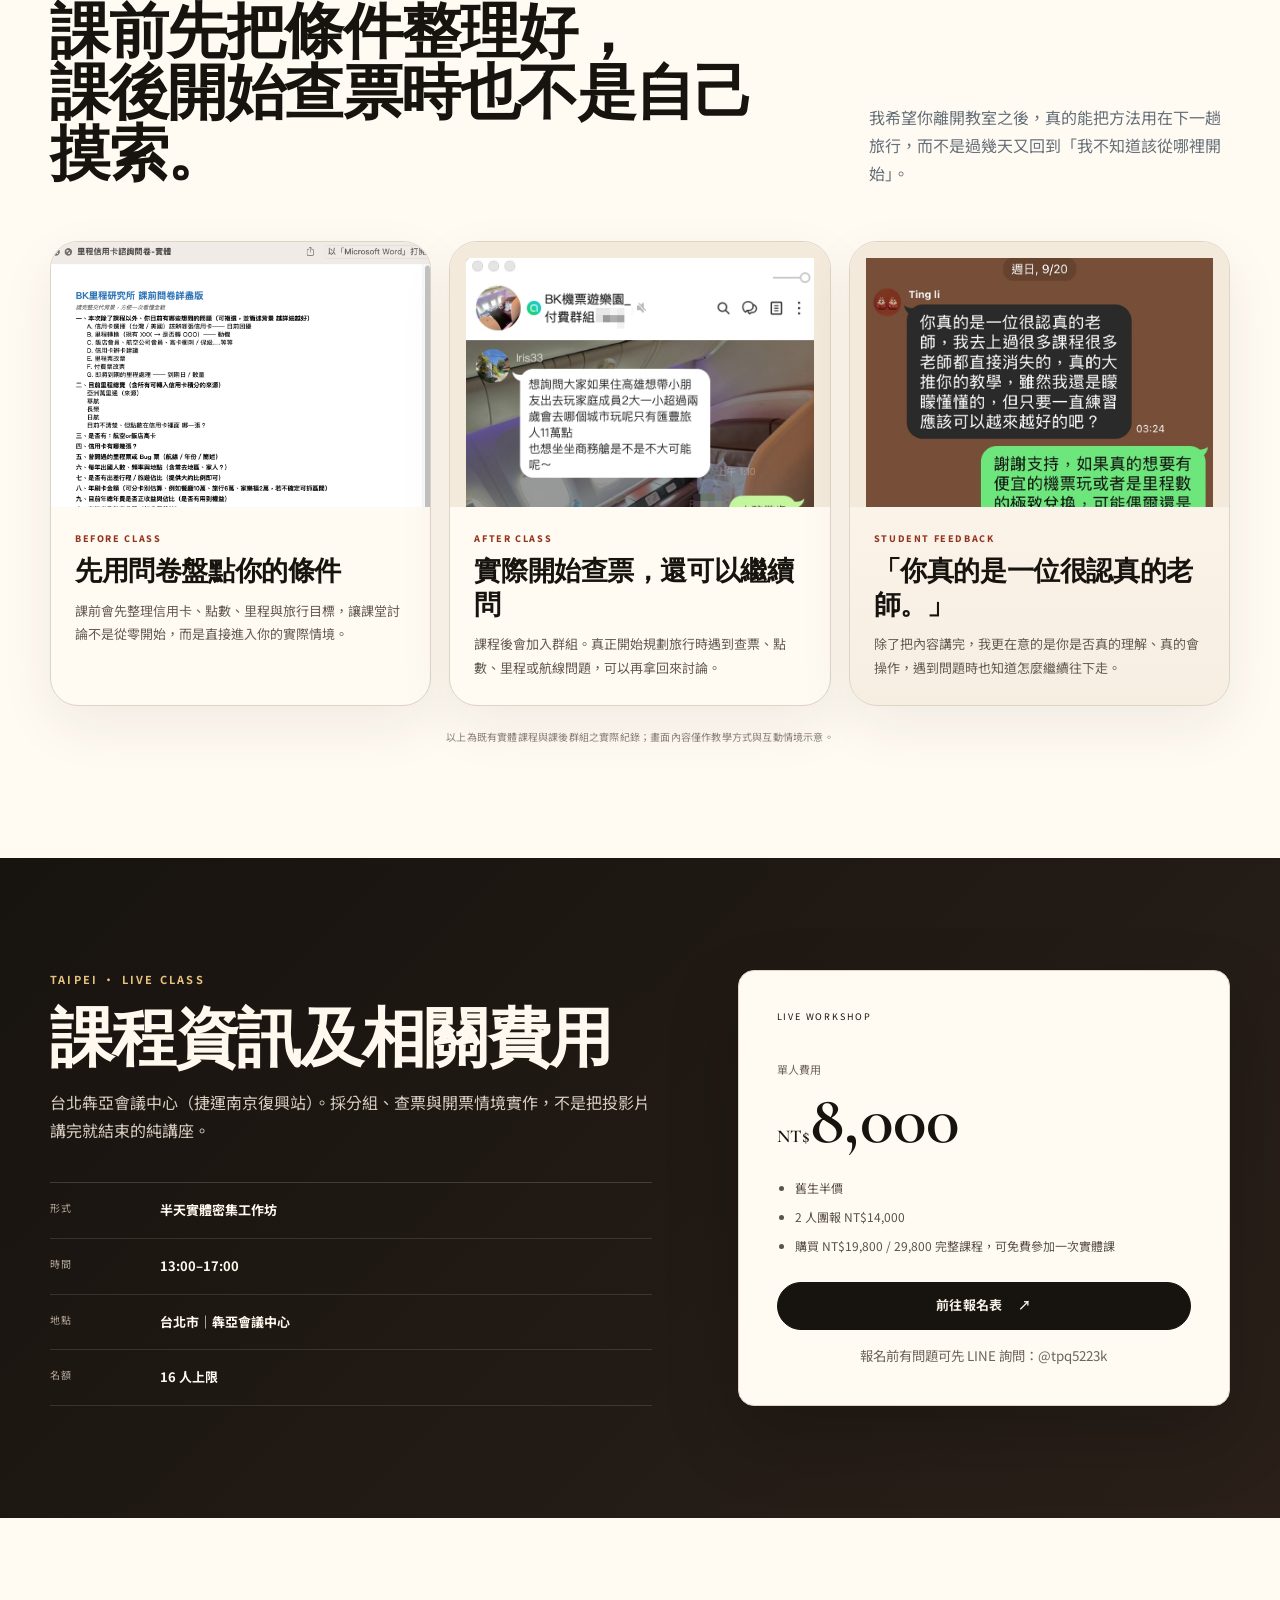
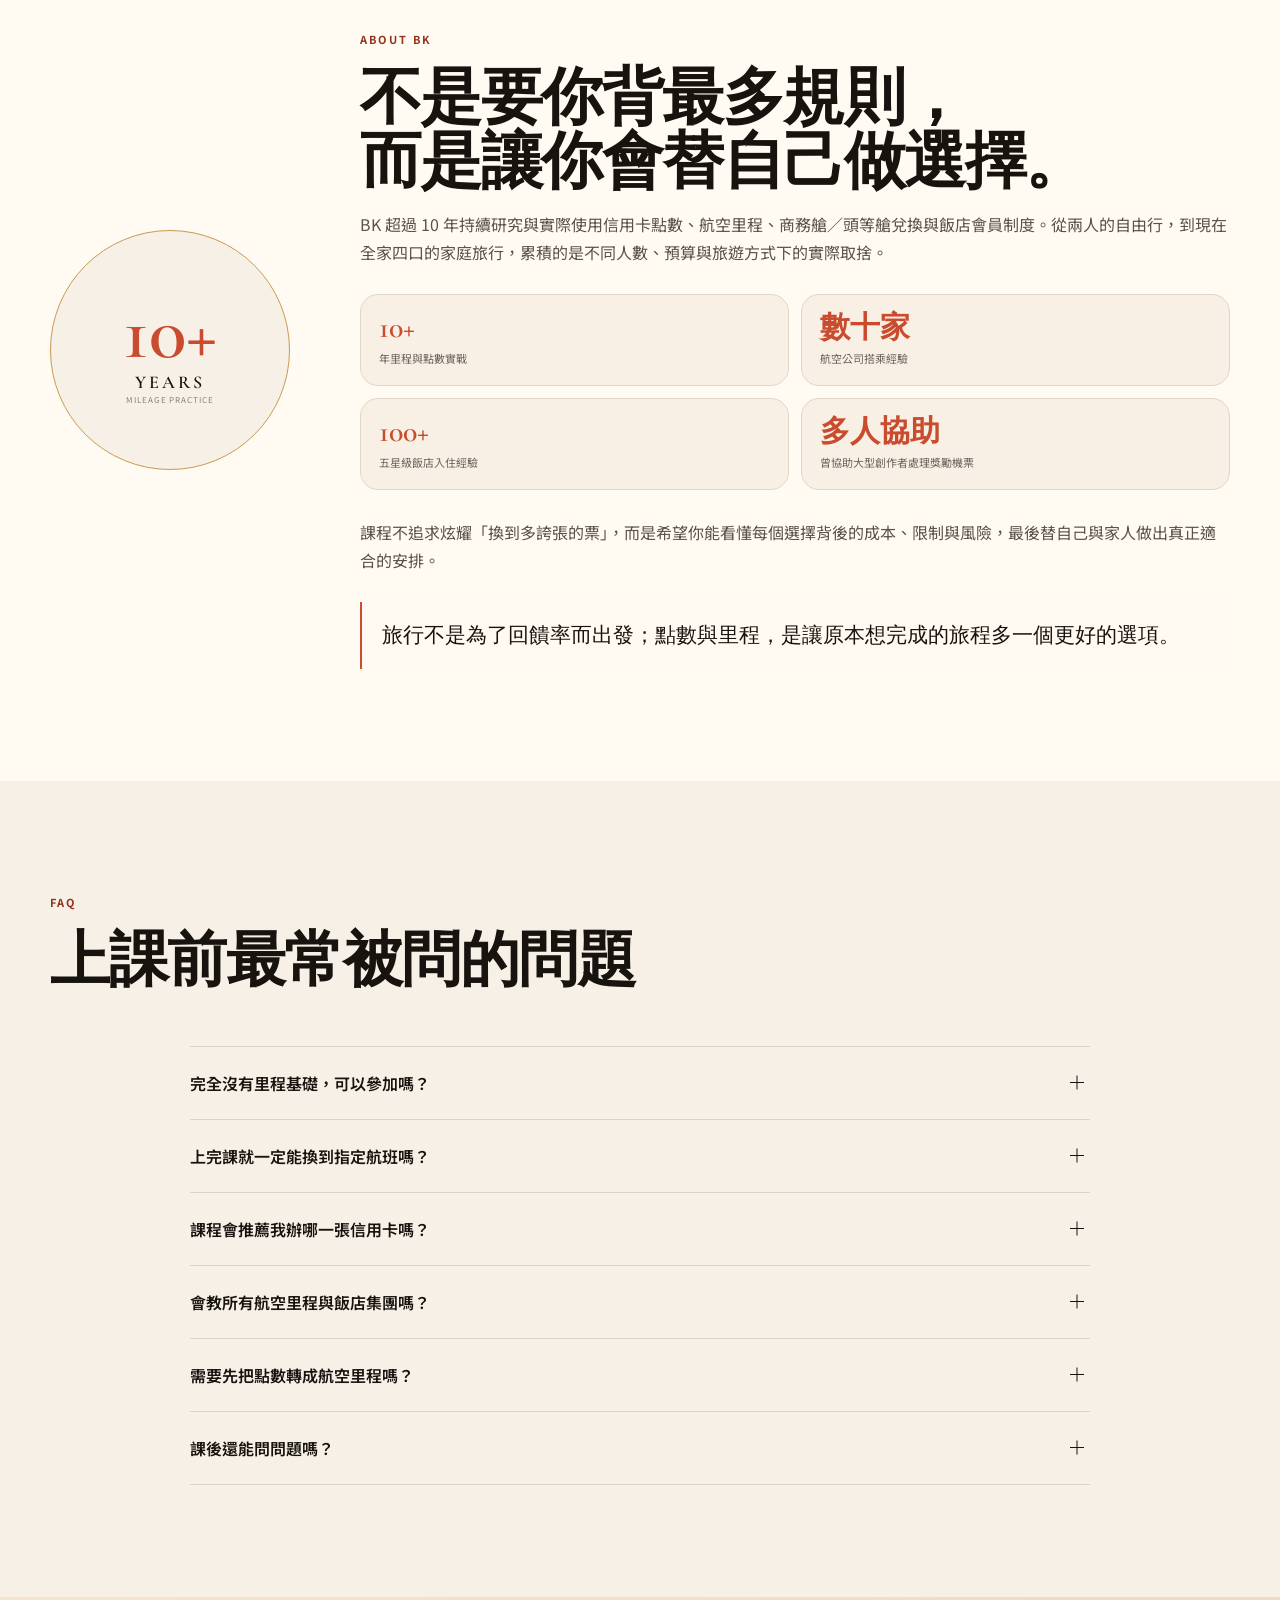
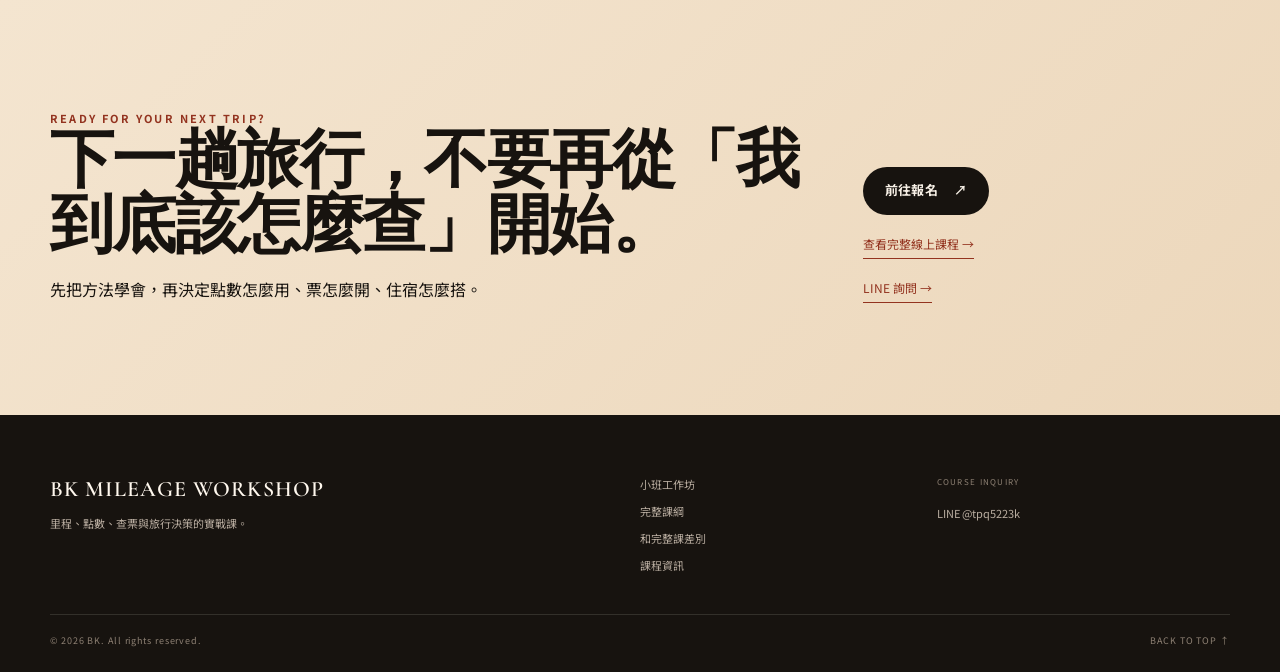
==== commit 710d51bc: "Add files via upload" ====
--- a/index.html
+++ b/index.html
@@ -12,7 +12,7 @@
   <link rel="preconnect" href="https://fonts.googleapis.com">
   <link rel="preconnect" href="https://fonts.gstatic.com" crossorigin>
   <link href="https://fonts.googleapis.com/css2?family=Cormorant+Garamond:ital,wght@0,600;1,600&family=Noto+Sans+TC:wght@400;500;600;700&display=swap" rel="stylesheet">
-  <link rel="stylesheet" href="styles.css?v=5.0.0">
+  <link rel="stylesheet" href="styles.css?v=5.1.0">
   <link rel="icon" href="assets/favicon.svg" type="image/svg+xml">
 </head>
 <body>
@@ -122,6 +122,39 @@
       </div>
     </section>
 
+
+    <section class="practice-focus section-light" id="practice-focus">
+      <div class="container practice-focus-grid">
+        <div class="practice-focus-copy reveal">
+          <p class="eyebrow dark">WHAT WE SPEND TIME ON</p>
+          <h2>不把實體課的時間，花在 Google 或 AI 已經查得到的內容上。</h2>
+          <p>基礎名詞與必要觀念會帶過，但不會把四小時變成資訊朗讀。現場更重要的是：<strong>老師怎麼判斷、怎麼查、怎麼比較，以及找不到票時下一步該怎麼改。</strong></p>
+        </div>
+        <div class="practice-focus-cards reveal delay-1">
+          <article><span>01</span><div><h3>少背名詞，多做判斷</h3><p>公開資料查得到的內容不重複塞滿課堂，把時間留給真正需要經驗判斷的地方。</p></div></article>
+          <article><span>02</span><div><h3>直接看老師怎麼查票</h3><p>從航線、現金票到里程機位，把一個真實問題拆成可以操作的步驟。</p></div></article>
+          <article><span>03</span><div><h3>找不到票，也知道怎麼改</h3><p>換日期、換機場、換轉機點、換里程計畫，理解每個 Plan B 背後的取捨。</p></div></article>
+        </div>
+      </div>
+    </section>
+
+    <section class="method section-cream" id="method">
+      <div class="container">
+        <div class="section-heading reveal">
+          <div><p class="eyebrow dark">HOW YOU LEARN</p><h2>不是坐著聽四小時，<br>而是一路把方法做出來。</h2></div>
+          <p>從概念、示範、操作到討論，最後把方法套回你自己的下一趟旅行。</p>
+        </div>
+        <div class="method-track">
+          <div class="method-step reveal"><span>01</span><h3>概念建立</h3><p>把零散名詞整理成一張完整地圖。</p></div>
+          <div class="method-step reveal delay-1"><span>02</span><h3>老師示範</h3><p>現場拆解航線、現金票、里程票與萬豪案例。</p></div>
+          <div class="method-step reveal delay-2"><span>03</span><h3>分組實作</h3><p>親手操作工具，完成指定旅行任務。</p></div>
+          <div class="method-step reveal"><span>04</span><h3>案例討論</h3><p>比較不同答案，理解每個方案的取捨。</p></div>
+          <div class="method-step reveal delay-1"><span>05</span><h3>個人行動表</h3><p>把方法套回自己的下一趟旅行。</p></div>
+        </div>
+        <blockquote class="method-quote reveal">沒有最厲害的里程計畫，只有最適合自己的里程方案。</blockquote>
+      </div>
+    </section>
+
     <section class="outcomes section-cream" id="outcomes">
       <div class="container">
         <div class="section-heading reveal">
@@ -136,6 +169,24 @@
           <article class="outcome-card reveal"><span class="card-no">04</span><h3>完成里程查票</h3><p>實際操作單段、拆段、彈性日期與多人查票方法，找到可兌換機位。</p></article>
           <article class="outcome-card reveal delay-1"><span class="card-no">05</span><h3>做出兌換判斷</h3><p>完成現金票 vs. 里程票比較，知道哪一種選擇更適合你的旅程。</p></article>
           <article class="outcome-card reveal delay-2"><span class="card-no">06</span><h3>準備 Plan B</h3><p>理解分段票、聯程票、退改與航班異常，替自己的行程準備備案。</p></article>
+        </div>
+      </div>
+    </section>
+
+
+    <section class="toolkit section-light" id="toolkit">
+      <div class="container">
+        <div class="section-heading reveal">
+          <div><p class="eyebrow dark">WORKSHEETS & TOOLS</p><h2>不只是聽完一堂課，<br>而是帶走下一次還能繼續用的工具。</h2></div>
+          <p>講義不是把投影片印給你，而是把查票與決策流程整理成可以重複使用的工作表與檢查方式。</p>
+        </div>
+        <div class="toolkit-grid">
+          <article class="toolkit-card reveal"><span>01</span><h3>旅行需求整理表</h3><p>先釐清目的地、日期彈性、人數、艙等與可接受的轉機方式。</p></article>
+          <article class="toolkit-card reveal delay-1"><span>02</span><h3>點數／里程盤點</h3><p>整理手上的銀行點數、航空里程、效期，以及能轉到哪些計畫。</p></article>
+          <article class="toolkit-card reveal delay-2"><span>03</span><h3>現金票 vs. 里程票</h3><p>用一致的框架比較金額、稅費、時間、退改與里程價值。</p></article>
+          <article class="toolkit-card reveal"><span>04</span><h3>安全轉點流程</h3><p>建立「先查票、再轉點、最後開票」的順序，降低不可逆的轉點風險。</p></article>
+          <article class="toolkit-card reveal delay-1"><span>05</span><h3>Plan B 檢查清單</h3><p>找不到票或行程異常時，知道可以從日期、機場、航線與計畫哪裡開始改。</p></article>
+          <article class="toolkit-card reveal delay-2"><span>06</span><h3>個人下一步行動表</h3><p>把課堂方法套回自己的旅行，知道回家後第一件事該做什麼。</p></article>
         </div>
       </div>
     </section>
@@ -226,6 +277,33 @@
       </div>
     </section>
 
+
+    <section class="fit section-cream" id="fit">
+      <div class="container fit-grid">
+        <div class="fit-card yes reveal">
+          <p class="eyebrow dark">THIS IS FOR YOU</p>
+          <h2>這堂課適合你，如果…</h2>
+          <ul>
+            <li>里程資訊看了很多，卻還是不知道應該從哪裡開始</li>
+            <li>有信用卡點數或航空里程，但一直不敢轉、不會換</li>
+            <li>想替自己、伴侶或家人安排更好的旅行方式</li>
+            <li>會查現金票，但還不會查里程票或比較兌換價值</li>
+            <li>希望有人現場帶著操作，而不是自己在網路上拼答案</li>
+          </ul>
+        </div>
+        <div class="fit-card no reveal delay-1">
+          <p class="eyebrow dark">MAY NOT BE FOR YOU</p>
+          <h2>可能不適合你，如果…</h2>
+          <ul>
+            <li>只想知道「辦哪張卡最好」，不想理解背後的判斷方式</li>
+            <li>期待保證換到指定日期、指定航班或最低價格</li>
+            <li>已能熟練操作多個里程計畫、複雜行程與客服開票</li>
+            <li>只想坐著聽，不希望現場操作或參與分組討論</li>
+          </ul>
+        </div>
+      </div>
+    </section>
+
     <section class="prep section-sand">
       <div class="container prep-grid">
         <div class="prep-main reveal">
@@ -293,7 +371,19 @@
     <section class="about section-light">
       <div class="container about-grid">
         <div class="about-stamp reveal"><span>10+</span><b>YEARS</b><small>MILEAGE PRACTICE</small></div>
-        <div class="about-copy reveal delay-1"><p class="eyebrow dark">ABOUT BK</p><h2>不是要你背最多規則，<br>而是讓你會替自己做選擇。</h2><p>BK 長期研究信用卡點數、航空里程、商務艙／頭等艙兌換與飯店會員制度，也持續把這些方法用在自己的旅行中。課程不追求炫耀「換到多誇張的票」，而是希望你能看懂每個選擇背後的成本、限制與風險，最後替自己與家人做出真正適合的安排。</p><blockquote>旅行不是為了回饋率而出發；點數與里程，是讓原本想完成的旅程多一個更好的選項。</blockquote></div>
+        <div class="about-copy reveal delay-1">
+          <p class="eyebrow dark">ABOUT BK</p>
+          <h2>不是要你背最多規則，<br>而是讓你會替自己做選擇。</h2>
+          <p>BK 超過 10 年持續研究與實際使用信用卡點數、航空里程、商務艙／頭等艙兌換與飯店會員制度。從兩人的自由行，到現在全家四口的家庭旅行，累積的是不同人數、預算與旅遊方式下的實際取捨。</p>
+          <div class="about-metrics">
+            <div><strong>10+</strong><span>年里程與點數實戰</span></div>
+            <div><strong>數十家</strong><span>航空公司搭乘經驗</span></div>
+            <div><strong>100+</strong><span>五星級飯店入住經驗</span></div>
+            <div><strong>多人協助</strong><span>曾協助大型創作者處理獎勵機票</span></div>
+          </div>
+          <p>課程不追求炫耀「換到多誇張的票」，而是希望你能看懂每個選擇背後的成本、限制與風險，最後替自己與家人做出真正適合的安排。</p>
+          <blockquote>旅行不是為了回饋率而出發；點數與里程，是讓原本想完成的旅程多一個更好的選項。</blockquote>
+        </div>
       </div>
     </section>
 
@@ -324,7 +414,7 @@
     <div class="container footer-bottom"><span>© <span id="year"></span> BK. All rights reserved.</span><a href="#top">BACK TO TOP ↑</a></div>
   </footer>
 
-  <script src="registration-status.js?v=2.0.0"></script>
-  <script src="script.js?v=2.0.0"></script>
+  <script src="registration-status.js?v=2.0.1"></script>
+  <script src="script.js?v=2.0.1"></script>
 </body>
 </html>
--- a/styles.css
+++ b/styles.css
@@ -556,3 +556,44 @@
   .small-group-copy h2{font-size:32px}
   .compare-card h3{font-size:26px}
 }
+
+/* V5.1 · Notion curriculum highlights */
+.practice-focus{border-top:1px solid var(--line);border-bottom:1px solid var(--line)}
+.practice-focus-grid{display:grid;grid-template-columns:.9fr 1.1fr;gap:64px;align-items:start}
+.practice-focus-copy h2{margin:0;font:600 clamp(42px,5vw,64px)/1.06 var(--serif);letter-spacing:-.025em;line-break:strict;text-wrap:balance}
+.practice-focus-copy>p:not(.eyebrow){margin:24px 0 0;color:#5f574f;font-size:15px;line-height:1.95}
+.practice-focus-cards{border-top:1px solid var(--line)}
+.practice-focus-cards article{display:grid;grid-template-columns:52px minmax(0,1fr);gap:18px;padding:23px 0;border-bottom:1px solid var(--line)}
+.practice-focus-cards article>span{font:600 20px/1 var(--serif);color:#c94c2f}
+.practice-focus-cards h3{margin:0 0 7px;font-size:19px}
+.practice-focus-cards p{margin:0;color:#6d655c;font-size:13px;line-height:1.75}
+.method-quote{max-width:760px;margin:44px auto 0;padding:22px 28px;border-left:2px solid #c94c2f;background:rgba(255,250,242,.62);text-align:center;font:600 24px/1.55 var(--serif);color:#382c23}
+.toolkit{border-top:1px solid var(--line);border-bottom:1px solid var(--line)}
+.toolkit-grid{display:grid;grid-template-columns:repeat(3,1fr);gap:16px}
+.toolkit-card{min-height:215px;padding:26px;border:1px solid #ded4c6;border-radius:24px;background:#fffaf2;box-shadow:0 16px 38px rgba(53,39,29,.045)}
+.toolkit-card>span{display:block;font:600 18px/1 var(--serif);color:#c94c2f}
+.toolkit-card h3{margin:40px 0 9px;font-size:20px}
+.toolkit-card p{margin:0;color:#6d655c;font-size:13px;line-height:1.75}
+.about-metrics{display:grid;grid-template-columns:repeat(2,1fr);gap:12px;margin:28px 0}
+.about-metrics>div{padding:18px;border:1px solid #e0d5c7;border-radius:18px;background:#f8f0e5}
+.about-metrics strong{display:block;font:600 30px/1 var(--serif);color:#c94c2f}
+.about-metrics span{display:block;margin-top:7px;color:#6d655c;font-size:11px;line-height:1.55}
+@media(max-width:980px){
+  .practice-focus-grid{grid-template-columns:1fr;gap:36px}
+  .toolkit-grid{grid-template-columns:repeat(2,1fr)}
+}
+@media(max-width:640px){
+  .practice-focus-copy h2{font-size:32px;line-height:1.2}
+  .practice-focus-cards article{grid-template-columns:42px minmax(0,1fr);padding:20px 0}
+  .method-quote{margin-top:30px;padding:18px 18px;font-size:20px;text-align:left}
+  .toolkit-grid{grid-template-columns:1fr}
+  .toolkit-card{min-height:0;padding:22px}
+  .toolkit-card h3{margin-top:26px}
+  .about-metrics{grid-template-columns:1fr 1fr;gap:10px}
+  .about-metrics>div{padding:15px}
+  .about-metrics strong{font-size:26px}
+}
+@media(max-width:390px){
+  .practice-focus-copy h2{font-size:30px}
+  .about-metrics{grid-template-columns:1fr}
+}
